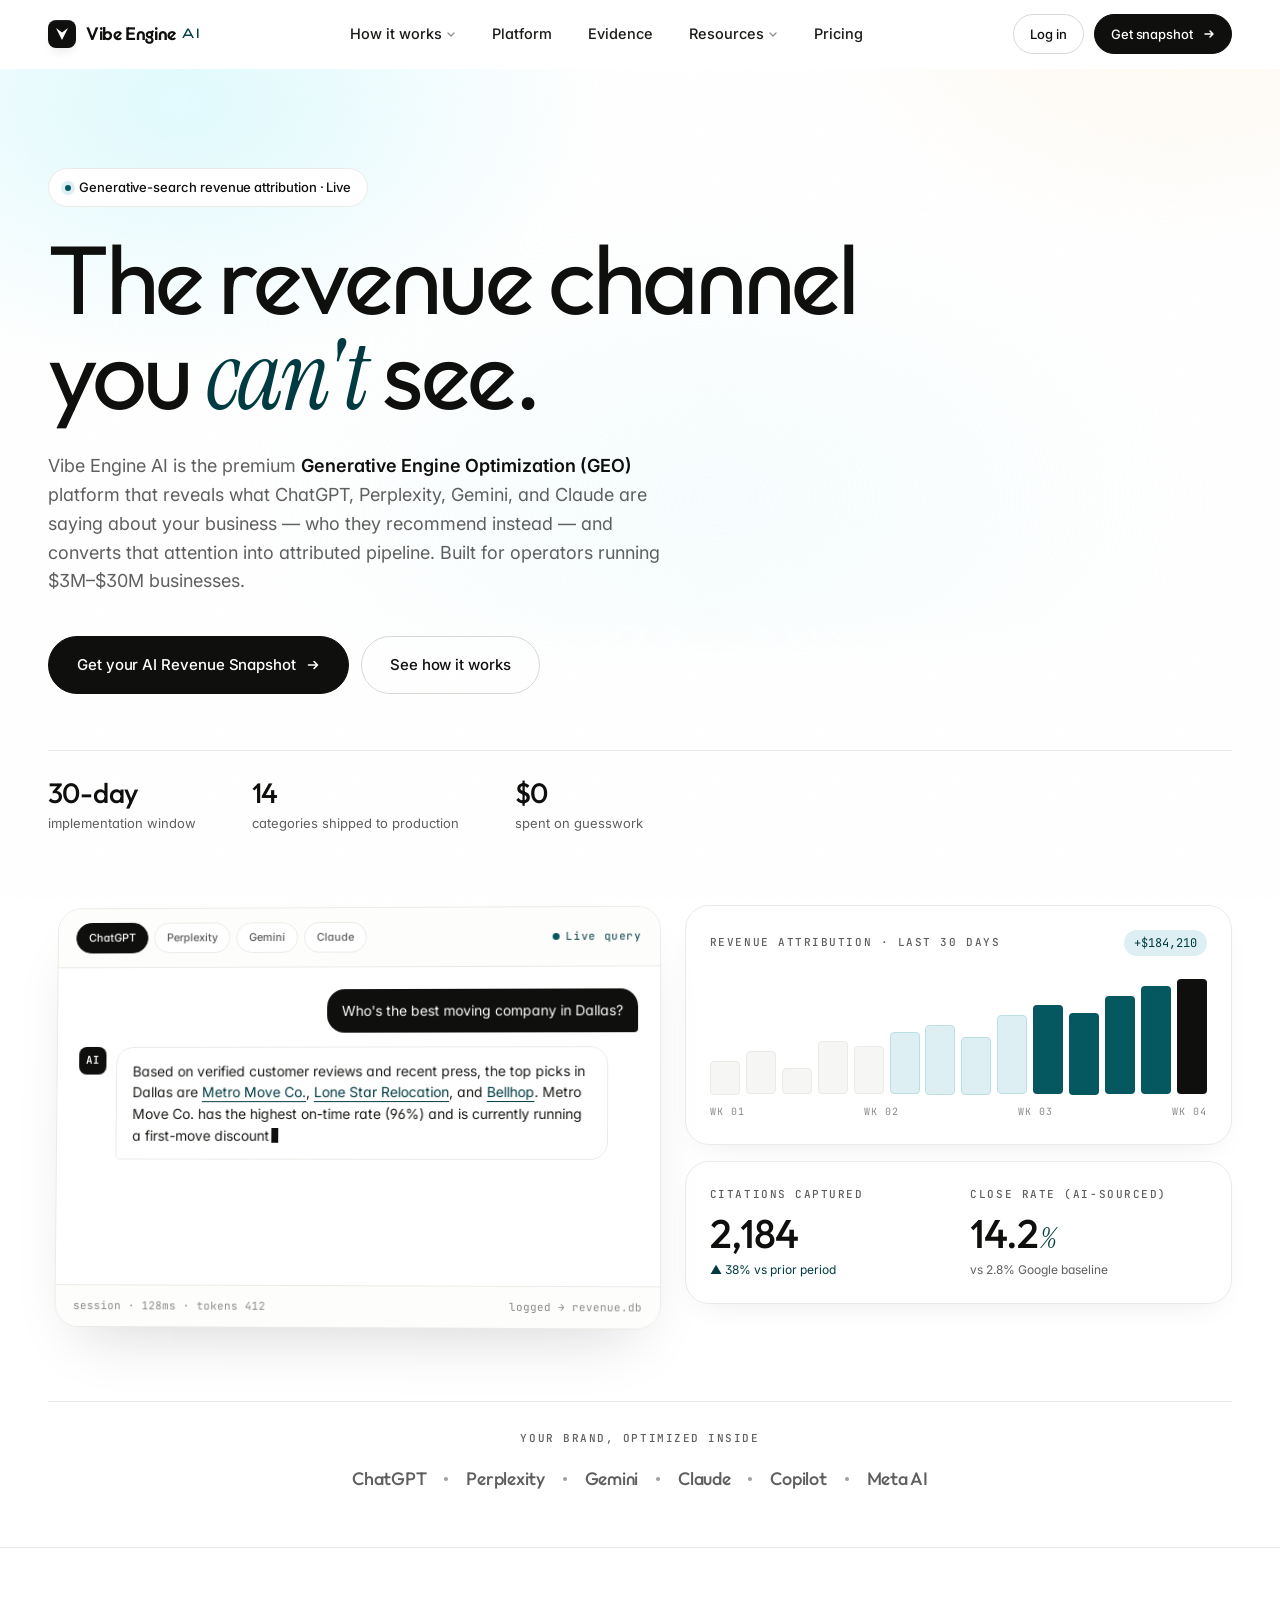
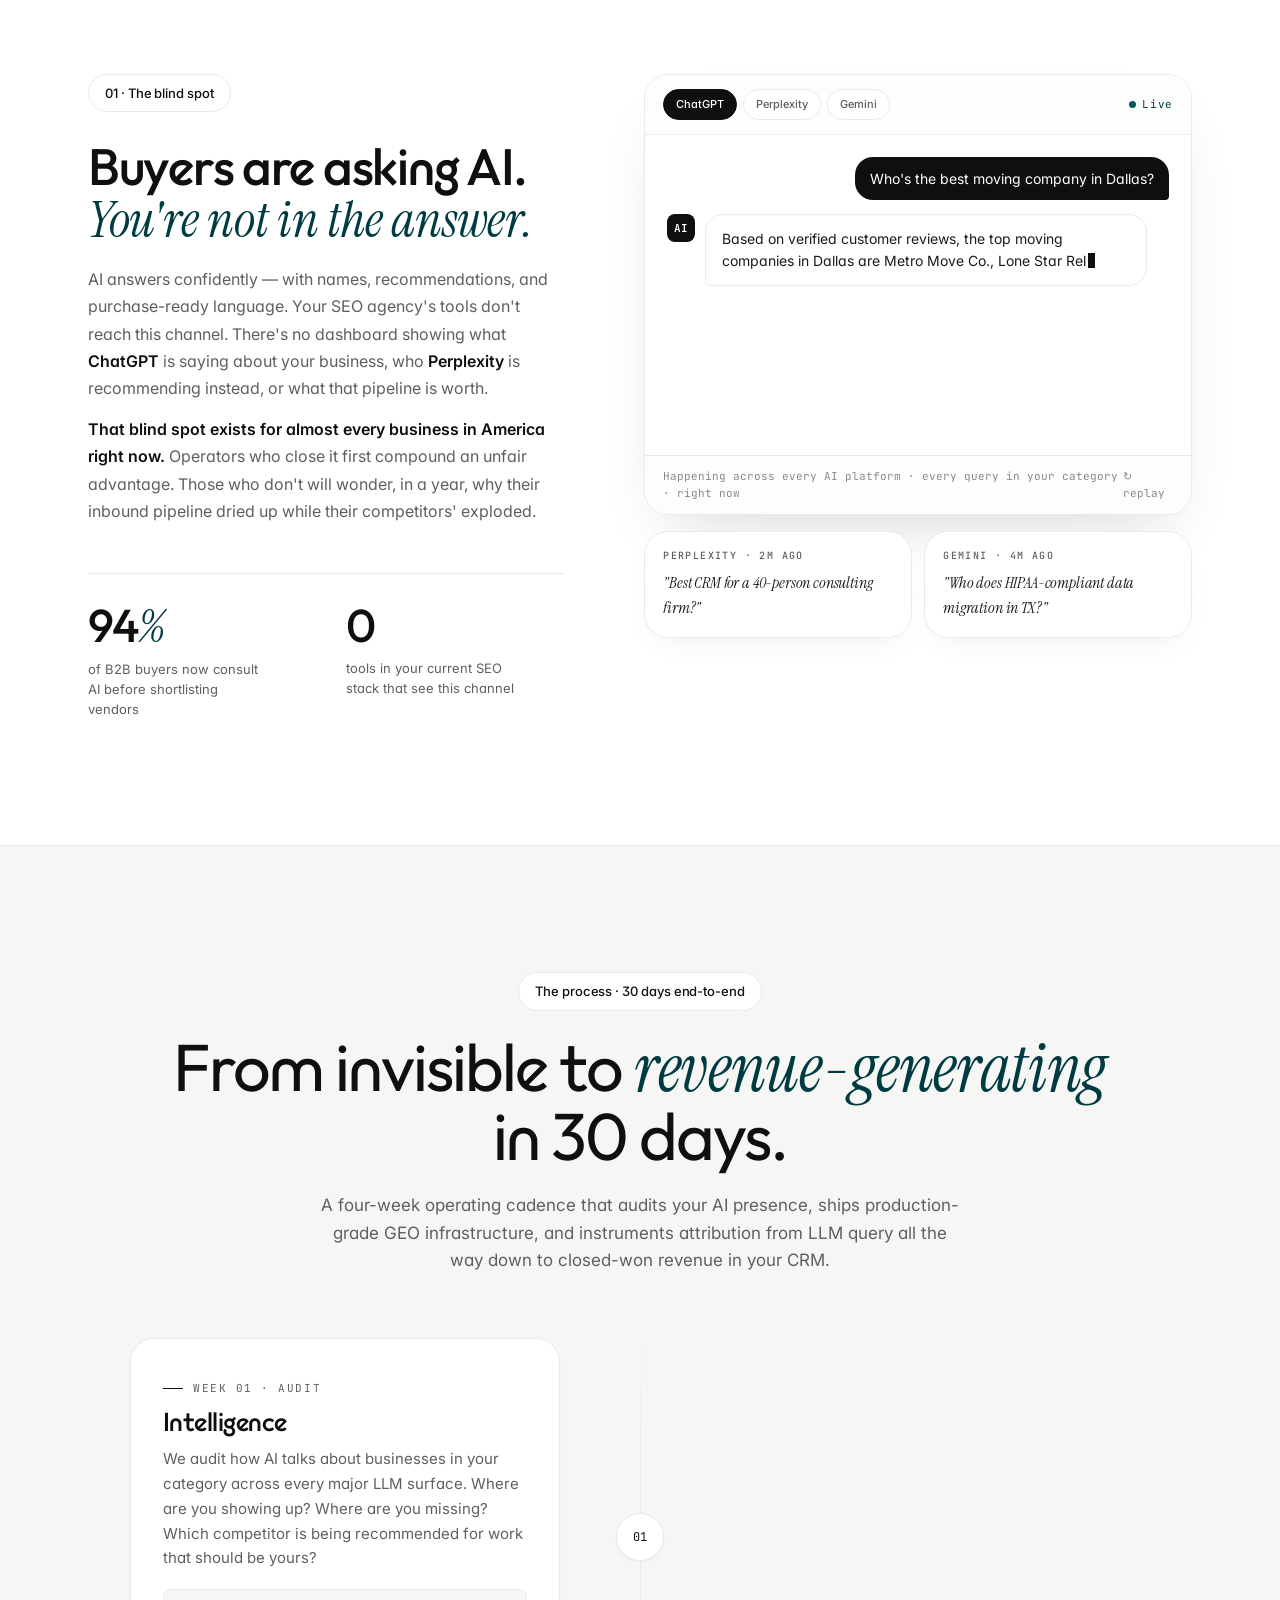
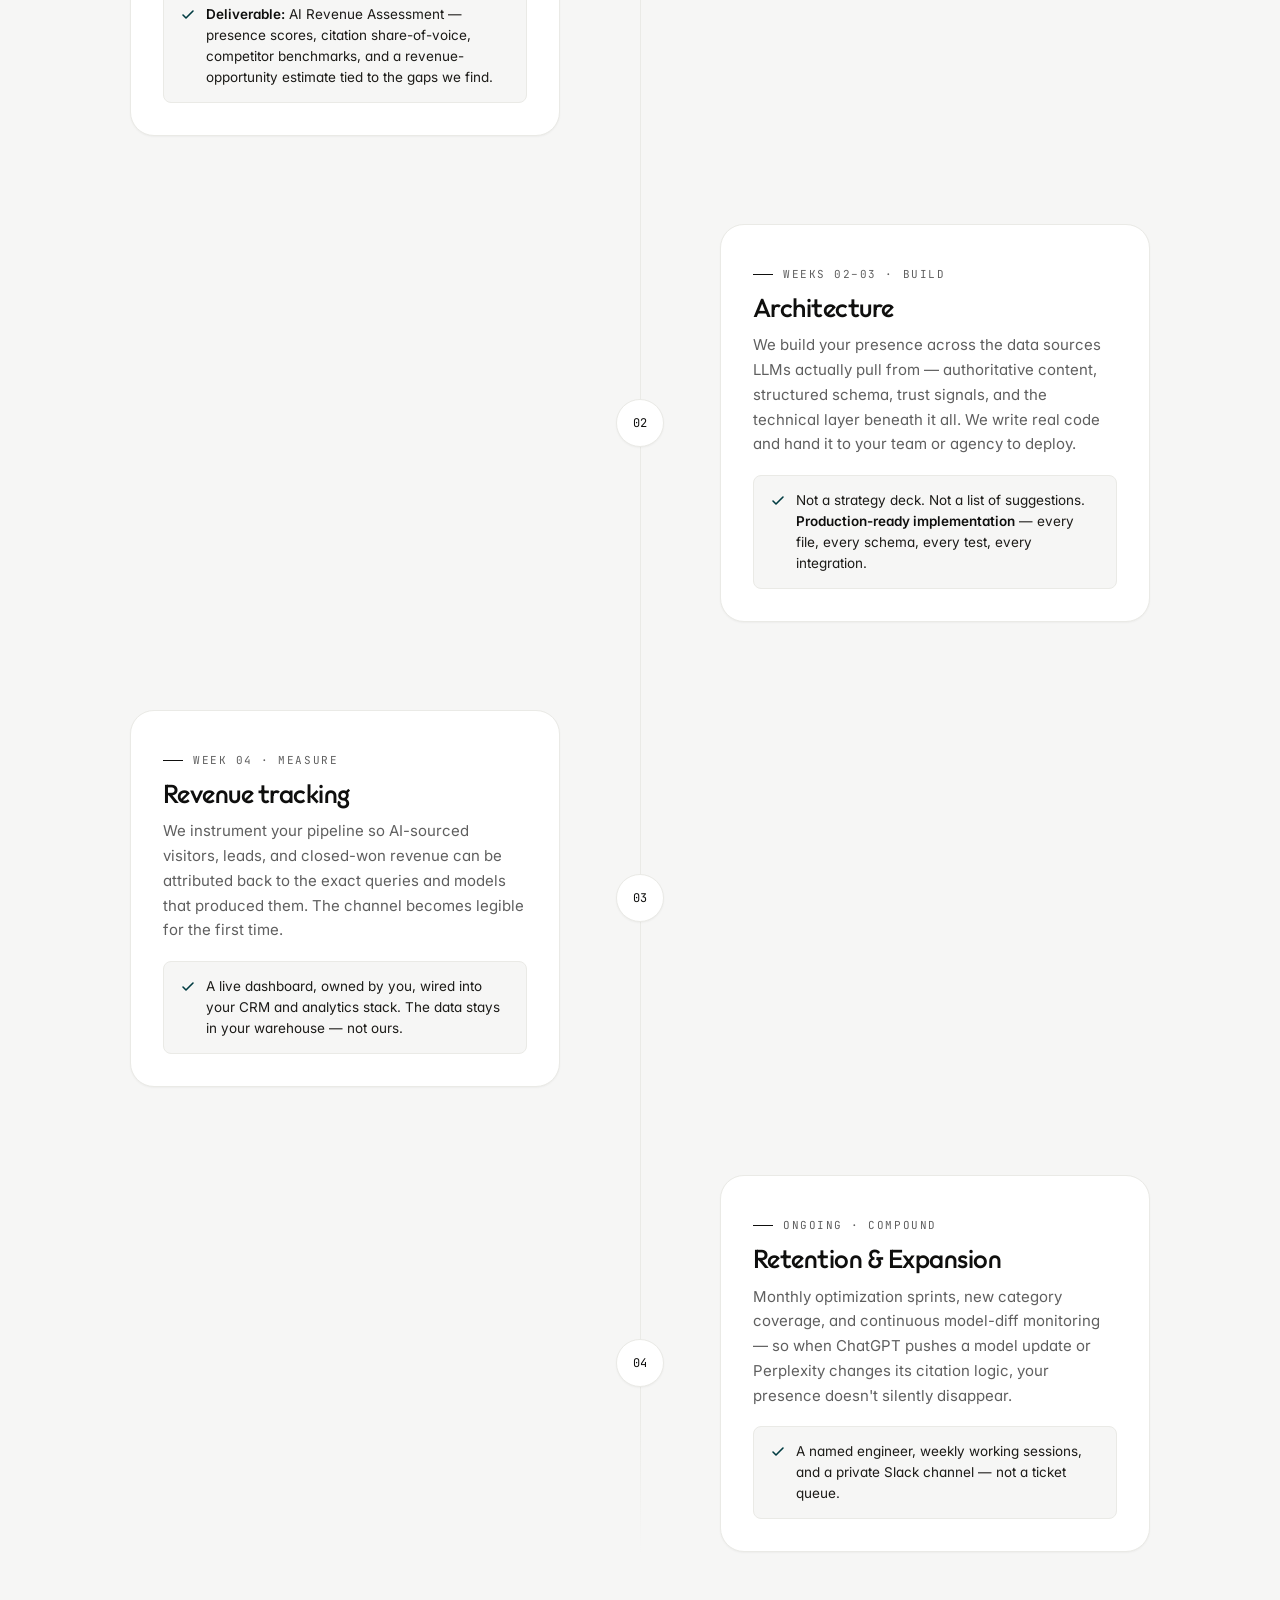
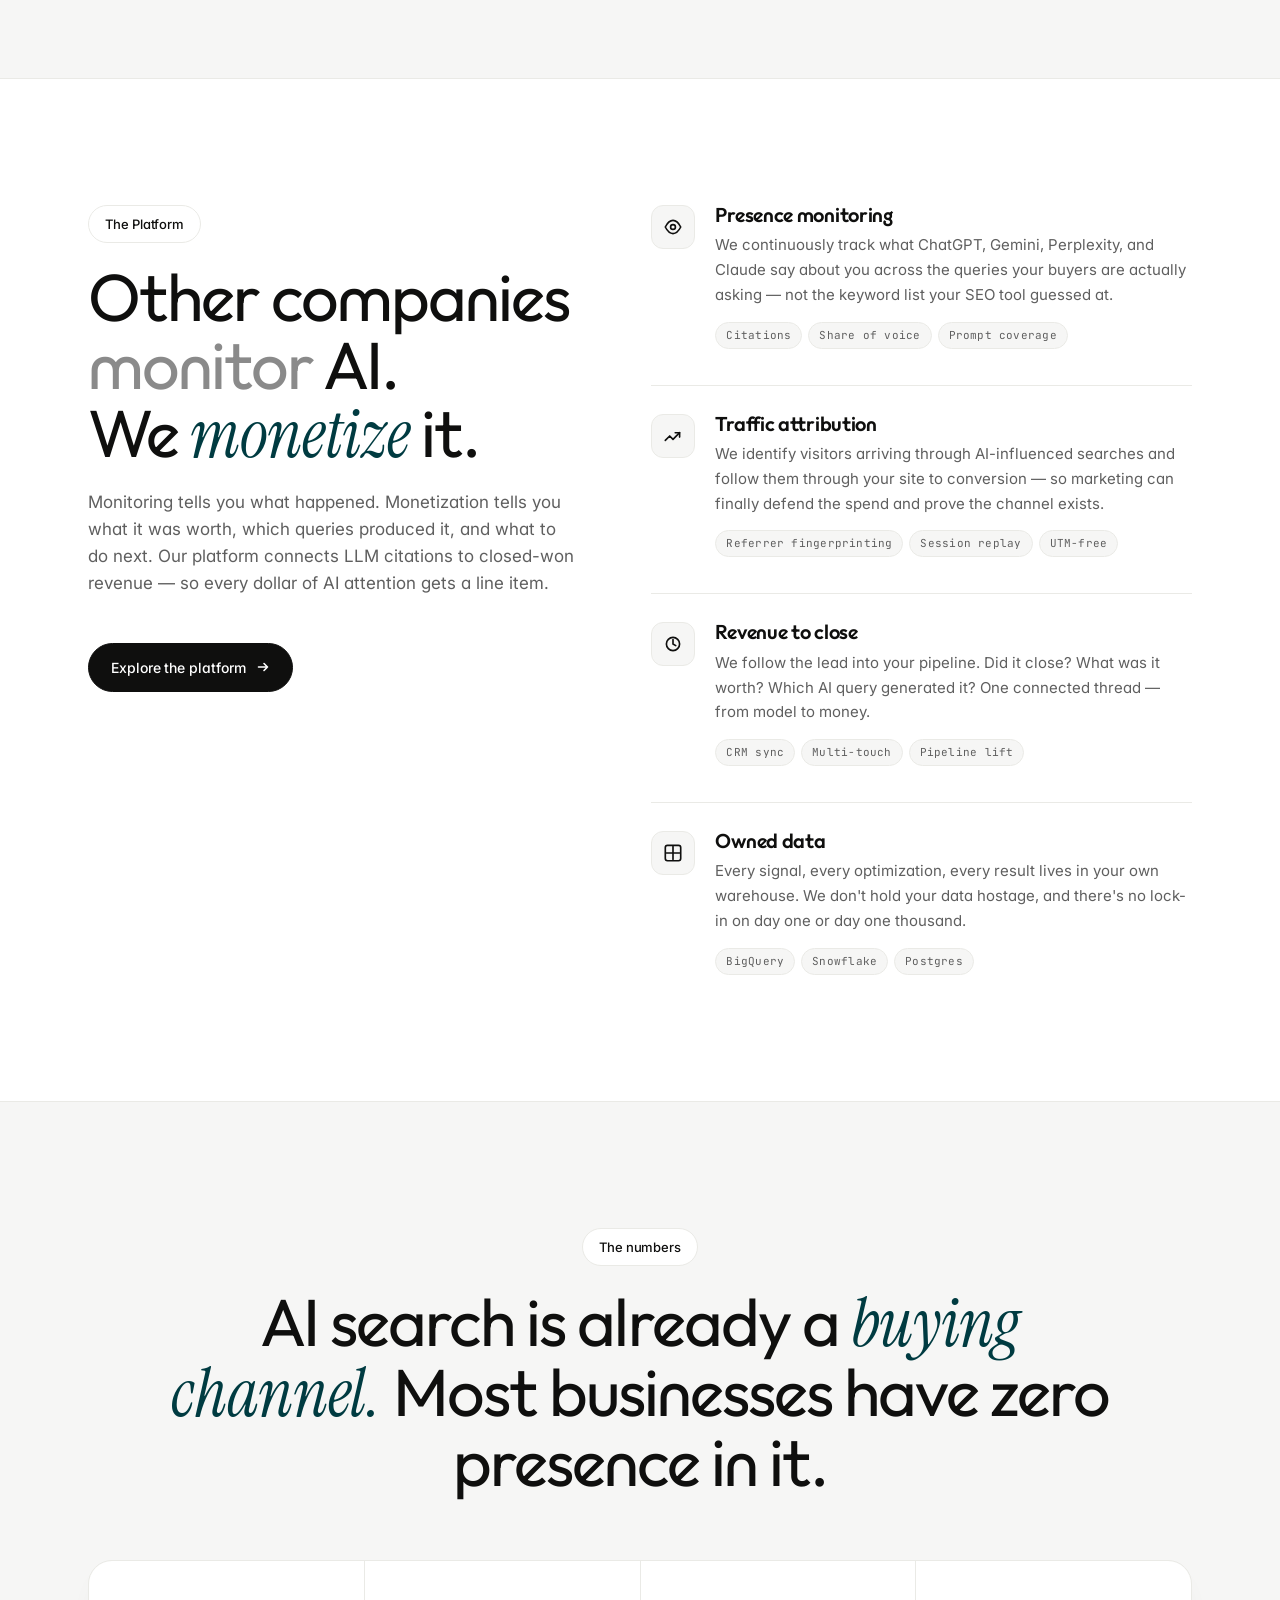
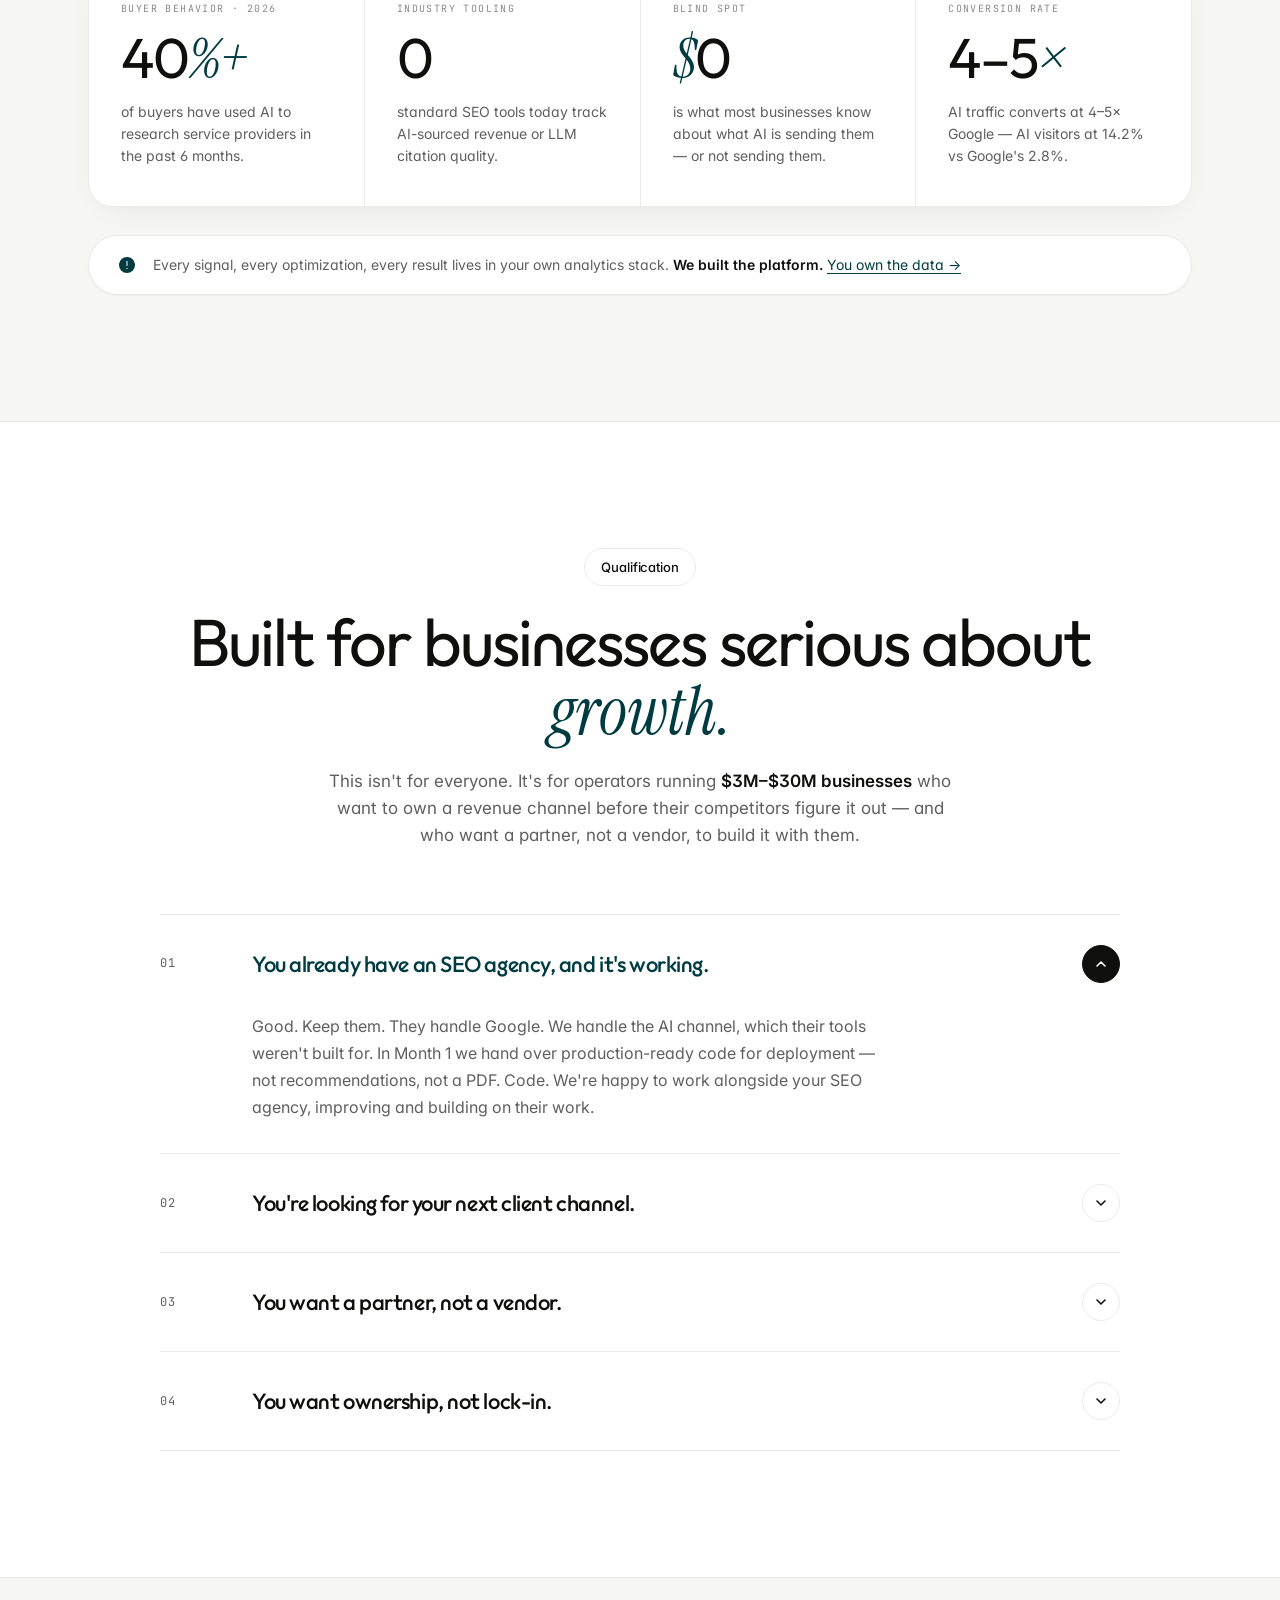
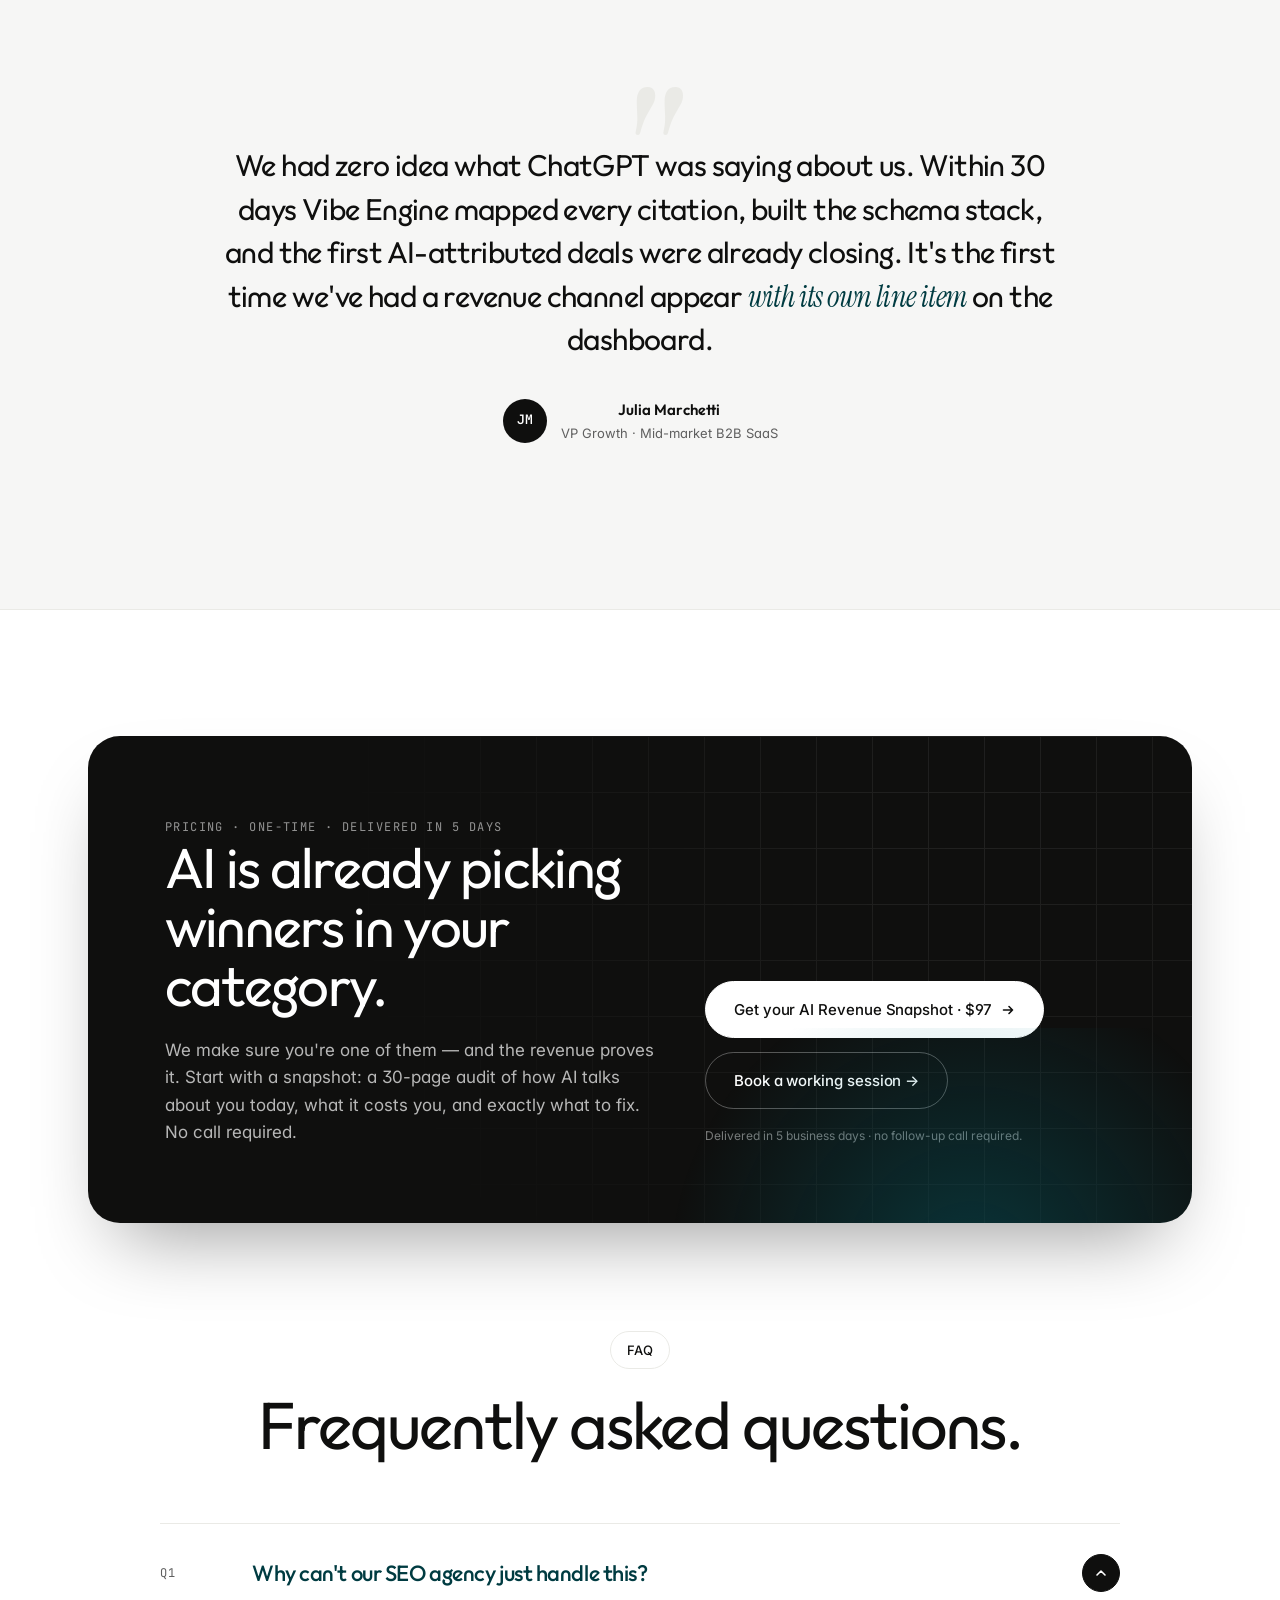
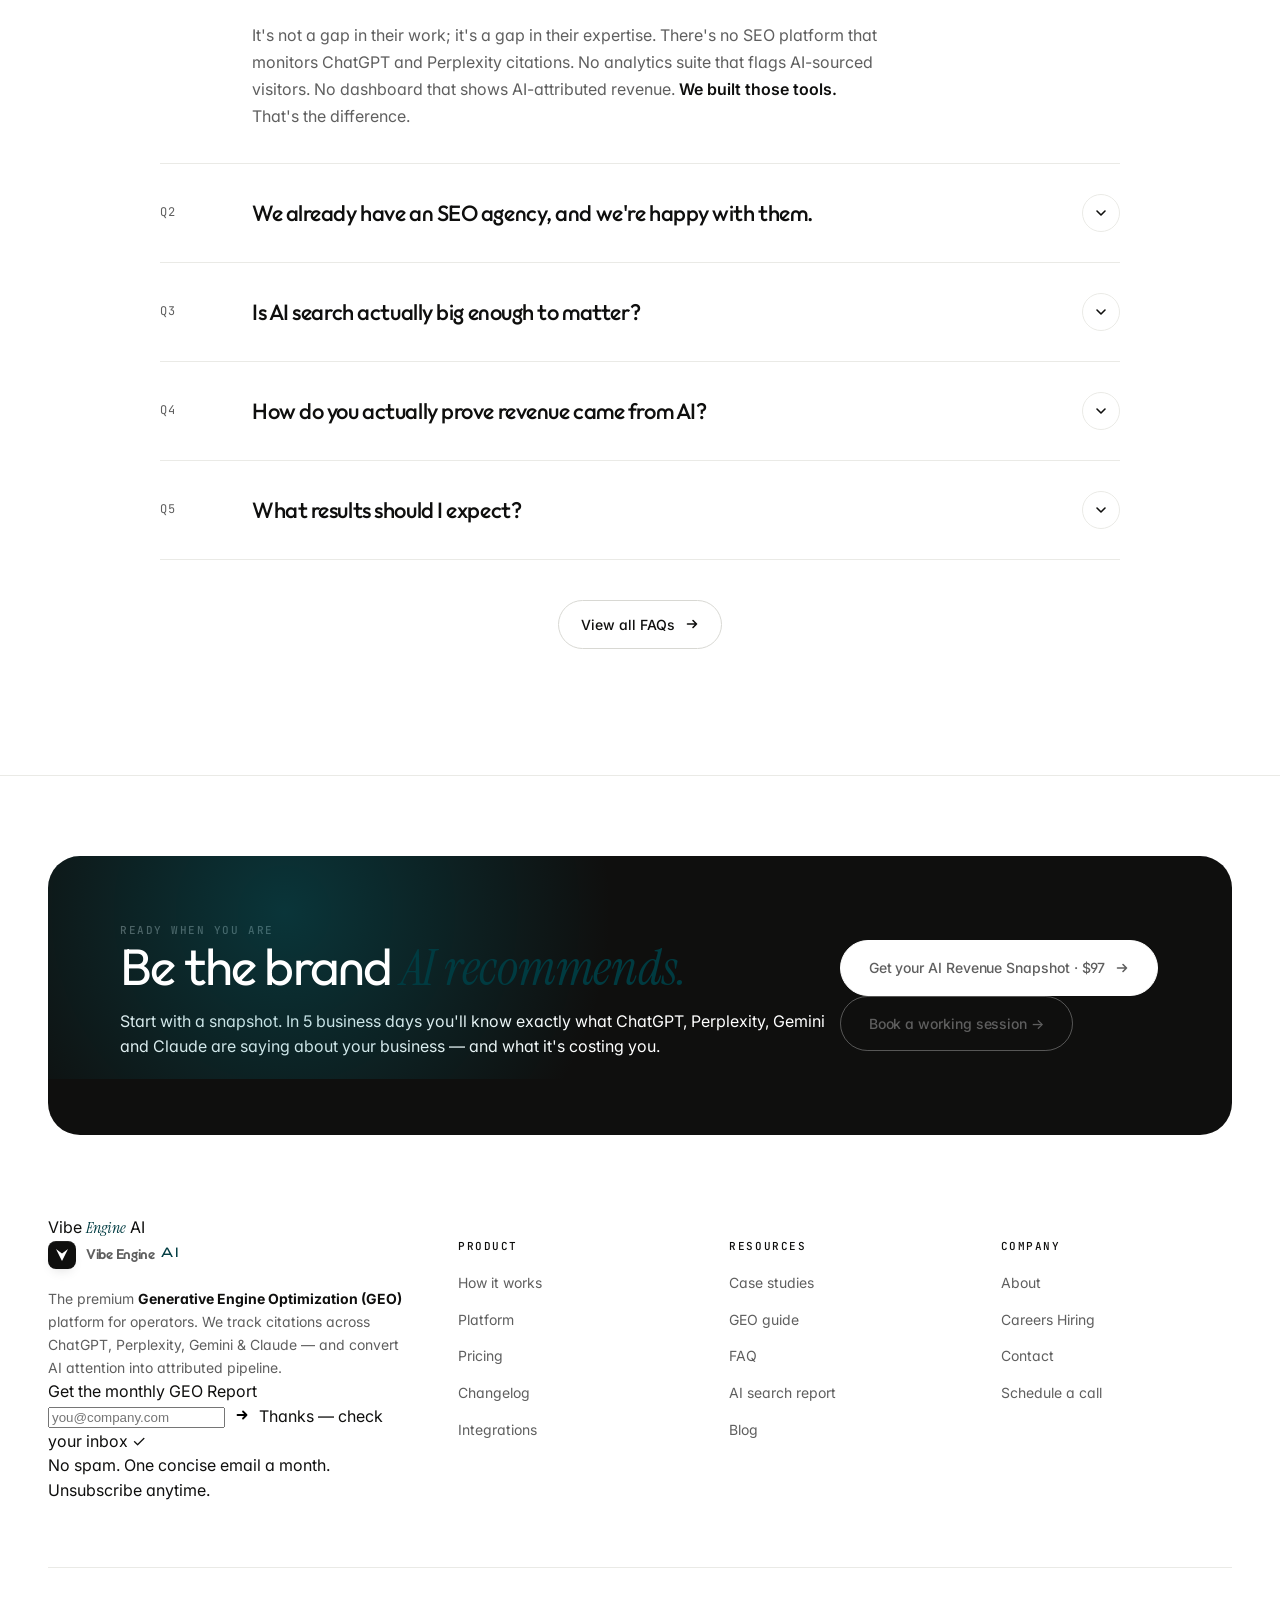
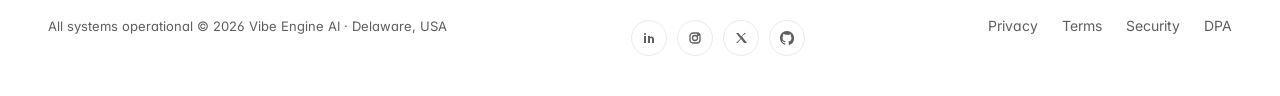
==== Vibe Engine AI - Light.html @ 937a9b09 "Demo version for multiplier" ====
<!doctype html>
<html lang="en">
<head>
<meta charset="utf-8">
<meta name="viewport" content="width=device-width, initial-scale=1">
<title>Vibe Engine AI — Generative Engine Optimization (GEO) & AI Search Revenue Platform</title>
<meta name="description" content="Vibe Engine AI is the premium Generative Engine Optimization (GEO) platform that makes your brand visible — and monetizable — inside ChatGPT, Perplexity, Gemini, and Claude. Track AI citations, analyze competitors, and turn AI answers into attributed revenue.">
<meta name="keywords" content="Generative Engine Optimization, GEO, Answer Engine Optimization, AEO, AI search optimization, ChatGPT SEO, Perplexity SEO, LLM visibility, AI citations, AI revenue attribution, AI brand visibility, LLM optimization">
<meta name="robots" content="index, follow, max-snippet:-1, max-image-preview:large">
<meta property="og:title" content="Vibe Engine AI — The premium GEO platform for AI search revenue">
<meta property="og:description" content="See what AI says about your business, who it recommends instead, and convert that attention into pipeline. Built for operators running $3M–$30M businesses.">
<meta property="og:type" content="website">
<meta property="og:url" content="https://vibe-engine.ai/">
<meta name="twitter:card" content="summary_large_image">
<meta name="twitter:title" content="Vibe Engine AI — Generative Engine Optimization (GEO) Platform">
<meta name="twitter:description" content="Optimize your brand inside ChatGPT, Perplexity, Gemini & Claude. Premium GEO tooling with full revenue attribution.">
<link rel="canonical" href="https://vibe-engine.ai/">
<link rel="stylesheet" href="styles.css">
<link rel="preconnect" href="https://fonts.googleapis.com">
<link rel="preconnect" href="https://fonts.gstatic.com" crossorigin>
<link href="https://fonts.googleapis.com/css2?family=Outfit:wght@300;400;500;600;700&family=Inter:wght@300;400;500;600&family=Instrument+Serif:ital@0;1&family=JetBrains+Mono:wght@400;500&family=Michroma&display=swap" rel="stylesheet">

<script type="application/ld+json">
{
  "@context": "https://schema.org",
  "@type": "SoftwareApplication",
  "name": "Vibe Engine AI",
  "description": "Premium Generative Engine Optimization (GEO) and AI search revenue attribution platform for ChatGPT, Perplexity, Gemini, and Claude.",
  "applicationCategory": "BusinessApplication",
  "operatingSystem": "Web",
  "offers": { "@type": "Offer", "price": "97", "priceCurrency": "USD" },
  "aggregateRating": { "@type": "AggregateRating", "ratingValue": "4.9", "ratingCount": "180" }
}
</script>
</head>
<body>

<!-- ============ NAV ============ -->
<header class="nav" id="nav">
  <div class="nav-inner">
    <a class="brand" href="#" aria-label="Vibe Engine AI home">
      <span class="brand-mark" aria-hidden="true">
        <svg viewBox="0 0 24 24" fill="none" width="18" height="18"><path d="M4 4l8 16 8-16-8 6z" fill="currentColor"/></svg>
      </span>
      <span class="brand-wordmark">Vibe Engine<span class="brand-suffix">AI</span></span>
    </a>
    <nav class="nav-links" aria-label="Primary">
      <a class="nav-link" href="#how">How it works <svg width="10" height="10" viewBox="0 0 10 10" fill="none"><path d="M2 4l3 3 3-3" stroke="currentColor" stroke-width="1.3" stroke-linecap="round" stroke-linejoin="round"/></svg></a>
      <a class="nav-link" href="#monetize">Platform</a>
      <a class="nav-link" href="#stats">Evidence</a>
      <a class="nav-link" href="#faq">Resources <svg width="10" height="10" viewBox="0 0 10 10" fill="none"><path d="M2 4l3 3 3-3" stroke="currentColor" stroke-width="1.3" stroke-linecap="round" stroke-linejoin="round"/></svg></a>
      <a class="nav-link" href="#cta">Pricing</a>
    </nav>
    <div class="nav-cta">
      <a class="btn btn-sm btn-outline" href="#">Log in</a>
      <a class="btn btn-sm btn-solid" href="#cta">
        Get snapshot
        <span class="btn-arrow"><svg width="12" height="12" viewBox="0 0 12 12" fill="none"><path d="M2 6h8m-3-3l3 3-3 3" stroke="currentColor" stroke-width="1.5" stroke-linecap="round" stroke-linejoin="round"/></svg></span>
      </a>
    </div>
  </div>
</header>

<!-- ============ HERO ============ -->
<section class="hero">
  <div class="hero-aurora" aria-hidden="true"></div>
  <div class="container-wide">
    <div class="hero-grid">
      <div>
        <span class="badge reveal">
          <span class="dot"></span>
          Generative-search revenue attribution · Live
        </span>

        <h1 class="display h-xxl reveal">
          The revenue channel<br>
          you <em>can't</em> see.
        </h1>

        <p class="lead reveal">
          Vibe Engine AI is the premium <strong>Generative Engine Optimization (GEO)</strong> platform that reveals what
          ChatGPT, Perplexity, Gemini, and Claude are saying about your business — who they recommend instead — and
          converts that attention into attributed pipeline. Built for operators running $3M–$30M businesses.
        </p>

        <div class="hero-ctas reveal">
          <a class="btn btn-solid btn-lg" href="#cta">
            Get your AI Revenue Snapshot
            <span class="btn-arrow"><svg width="14" height="14" viewBox="0 0 14 14" fill="none"><path d="M2.5 7h9m-3.5-3.5L11.5 7 8 10.5" stroke="currentColor" stroke-width="1.6" stroke-linecap="round" stroke-linejoin="round"/></svg></span>
          </a>
          <a class="btn btn-outline btn-lg" href="#how">
            See how it works
          </a>
        </div>

        <div class="hero-meta reveal">
          <div><b>30-day</b><span>implementation window</span></div>
          <div><b>14</b><span>categories shipped to production</span></div>
          <div><b>$0</b><span>spent on guesswork</span></div>
        </div>
      </div>
    </div>

    <!-- Hero scene: floating product chrome -->
    <div class="hero-scene reveal">
      <!-- Left chat preview -->
      <div class="hero-scene-left">
        <div class="chat tilt">
          <div class="chat-head">
            <div class="chat-tabs">
              <span class="chat-tab active">ChatGPT</span>
              <span class="chat-tab">Perplexity</span>
              <span class="chat-tab">Gemini</span>
              <span class="chat-tab">Claude</span>
            </div>
            <span class="chat-live"><span class="pulse"></span> Live query</span>
          </div>
          <div class="chat-body">
            <div class="msg user"><div class="bubble">Who's the best moving company in Dallas?</div></div>
            <div class="msg ai">
              <div class="avatar">AI</div>
              <div class="bubble">
                Based on verified customer reviews and recent press, the top picks in Dallas are
                <a href="#">Metro Move Co.</a>, <a href="#">Lone Star Relocation</a>, and
                <a href="#">Bellhop</a>. Metro Move Co. has the highest on-time rate (96%) and is currently running a first-move discount<span class="cursor"></span>
              </div>
            </div>
          </div>
          <div class="chat-foot">
            <span>session · 128ms · tokens 412</span>
            <span>logged → revenue.db</span>
          </div>
        </div>
      </div>

      <!-- Right attribution card -->
      <div class="hero-scene-right">
        <div class="panel panel-pad floaty">
          <div class="panel-row">
            <span class="eyebrow">Revenue attribution · last 30 days</span>
            <span class="revenue-tick">+$184,210</span>
          </div>
          <div class="mini-chart">
            <div style="height:28%" class="mc-bar mc-bar-a"></div>
            <div style="height:36%" class="mc-bar mc-bar-a"></div>
            <div style="height:22%" class="mc-bar mc-bar-a"></div>
            <div style="height:44%" class="mc-bar mc-bar-a"></div>
            <div style="height:40%" class="mc-bar mc-bar-a"></div>
            <div style="height:52%" class="mc-bar mc-bar-b"></div>
            <div style="height:58%" class="mc-bar mc-bar-b"></div>
            <div style="height:48%" class="mc-bar mc-bar-b"></div>
            <div style="height:66%" class="mc-bar mc-bar-b"></div>
            <div style="height:74%" class="mc-bar mc-bar-c"></div>
            <div style="height:68%" class="mc-bar mc-bar-c"></div>
            <div style="height:82%" class="mc-bar mc-bar-c"></div>
            <div style="height:90%" class="mc-bar mc-bar-c"></div>
            <div style="height:96%" class="mc-bar mc-bar-d"></div>
          </div>
          <div class="mini-chart-x">
            <span>WK 01</span><span>WK 02</span><span>WK 03</span><span>WK 04</span>
          </div>
        </div>

        <div class="panel panel-pad kpi-pair floaty-delay">
          <div class="kpi">
            <div class="eyebrow">Citations captured</div>
            <div class="kpi-value">2,184</div>
            <div class="kpi-delta up">▲ 38% vs prior period</div>
          </div>
          <div class="kpi">
            <div class="eyebrow">Close rate (AI-sourced)</div>
            <div class="kpi-value">14.2<span class="kpi-unit">%</span></div>
            <div class="kpi-delta">vs 2.8% Google baseline</div>
          </div>
        </div>
      </div>
    </div>

    <!-- Trust strip -->
    <div class="trust-strip reveal">
      <span class="eyebrow">Your brand, optimized inside</span>
      <div class="trust-row">
        <span class="trust-item">ChatGPT</span>
        <span class="trust-dot"></span>
        <span class="trust-item">Perplexity</span>
        <span class="trust-dot"></span>
        <span class="trust-item">Gemini</span>
        <span class="trust-dot"></span>
        <span class="trust-item">Claude</span>
        <span class="trust-dot"></span>
        <span class="trust-item">Copilot</span>
        <span class="trust-dot"></span>
        <span class="trust-item">Meta AI</span>
      </div>
    </div>
  </div>
</section>

<!-- ============ BUYERS ASKING AI ============ -->
<section class="section" id="asking">
  <div class="container">
    <div class="split split-1-1">
      <div class="reveal">
        <span class="badge">01 · The blind spot</span>
        <h2 class="display h-l mt-5">
          Buyers are asking AI. <em class="serif-it">You're not in the answer.</em>
        </h2>
        <p class="body mt-4">
          AI answers confidently — with names, recommendations, and purchase-ready language. Your SEO agency's tools
          don't reach this channel. There's no dashboard showing what <strong>ChatGPT</strong> is saying about your
          business, who <strong>Perplexity</strong> is recommending instead, or what that pipeline is worth.
        </p>
        <p class="body">
          <strong>That blind spot exists for almost every business in America right now.</strong>
          Operators who close it first compound an unfair advantage. Those who don't will wonder, in a year, why
          their inbound pipeline dried up while their competitors' exploded.
        </p>

        <div class="inline-stats">
          <div class="inline-stat">
            <div class="value">94<em>%</em></div>
            <div class="label">of B2B buyers now consult AI before shortlisting vendors</div>
          </div>
          <div class="inline-stat">
            <div class="value">0</div>
            <div class="label">tools in your current SEO stack that see this channel</div>
          </div>
        </div>
      </div>

      <div class="reveal">
        <div class="chat">
          <div class="chat-head">
            <div class="chat-tabs">
              <span class="chat-tab active">ChatGPT</span>
              <span class="chat-tab">Perplexity</span>
              <span class="chat-tab">Gemini</span>
            </div>
            <span class="chat-live"><span class="pulse"></span> Live</span>
          </div>
          <div class="chat-body" id="live-chat">
            <div class="msg user"><div class="bubble">Who's the best moving company in Dallas?</div></div>
            <div class="msg ai">
              <div class="avatar">AI</div>
              <div class="bubble" id="typing-bubble">
                <span id="typing-text"></span><span class="cursor"></span>
              </div>
            </div>
          </div>
          <div class="chat-foot">
            <span>Happening across every AI platform · every query in your category · right now</span>
            <span>↻ replay</span>
          </div>
        </div>

        <div class="mini-queries">
          <div class="panel panel-pad mini-query">
            <div class="eyebrow sm">Perplexity · 2m ago</div>
            <div class="mini-query-text">"Best CRM for a 40-person consulting firm?"</div>
          </div>
          <div class="panel panel-pad mini-query">
            <div class="eyebrow sm">Gemini · 4m ago</div>
            <div class="mini-query-text">"Who does HIPAA-compliant data migration in TX?"</div>
          </div>
        </div>
      </div>
    </div>
  </div>
</section>

<!-- ============ 30 DAYS TIMELINE ============ -->
<section class="section section-alt" id="how">
  <div class="container">
    <div class="section-head reveal center">
      <span class="badge">The process · 30 days end-to-end</span>
      <h2 class="display h-xl mt-4">
        From invisible to <em class="serif-it">revenue-generating</em> in 30 days.
      </h2>
      <p class="lead mt-4">
        A four-week operating cadence that audits your AI presence, ships production-grade GEO infrastructure,
        and instruments attribution from LLM query all the way down to closed-won revenue in your CRM.
      </p>
    </div>

    <div class="timeline">
      <div class="t-step left reveal">
        <div class="t-card tilt-hover">
          <span class="kicker">Week 01 · Audit</span>
          <h3>Intelligence</h3>
          <p>We audit how AI talks about businesses in your category across every major LLM surface. Where are you
             showing up? Where are you missing? Which competitor is being recommended for work that should be yours?</p>
          <div class="t-deliverable">
            <svg width="16" height="16" viewBox="0 0 16 16" fill="none"><path d="M3 8l3 3 7-7" stroke="currentColor" stroke-width="1.6" stroke-linecap="round" stroke-linejoin="round"/></svg>
            <span><strong>Deliverable:</strong> AI Revenue Assessment — presence scores, citation share-of-voice, competitor benchmarks, and a revenue-opportunity estimate tied to the gaps we find.</span>
          </div>
        </div>
        <div class="t-node"><div class="num">01</div></div>
      </div>

      <div class="t-step right reveal">
        <div class="t-node"><div class="num">02</div></div>
        <div class="t-card tilt-hover">
          <span class="kicker">Weeks 02–03 · Build</span>
          <h3>Architecture</h3>
          <p>We build your presence across the data sources LLMs actually pull from — authoritative content,
             structured schema, trust signals, and the technical layer beneath it all. We write real code and hand
             it to your team or agency to deploy.</p>
          <div class="t-deliverable">
            <svg width="16" height="16" viewBox="0 0 16 16" fill="none"><path d="M3 8l3 3 7-7" stroke="currentColor" stroke-width="1.6" stroke-linecap="round" stroke-linejoin="round"/></svg>
            <span>Not a strategy deck. Not a list of suggestions. <strong>Production-ready implementation</strong> — every file, every schema, every test, every integration.</span>
          </div>
        </div>
      </div>

      <div class="t-step left reveal">
        <div class="t-card tilt-hover">
          <span class="kicker">Week 04 · Measure</span>
          <h3>Revenue tracking</h3>
          <p>We instrument your pipeline so AI-sourced visitors, leads, and closed-won revenue can be attributed
             back to the exact queries and models that produced them. The channel becomes legible for the first time.</p>
          <div class="t-deliverable">
            <svg width="16" height="16" viewBox="0 0 16 16" fill="none"><path d="M3 8l3 3 7-7" stroke="currentColor" stroke-width="1.6" stroke-linecap="round" stroke-linejoin="round"/></svg>
            <span>A live dashboard, owned by you, wired into your CRM and analytics stack. The data stays in your warehouse — not ours.</span>
          </div>
        </div>
        <div class="t-node"><div class="num">03</div></div>
      </div>

      <div class="t-step right reveal">
        <div class="t-node"><div class="num">04</div></div>
        <div class="t-card tilt-hover">
          <span class="kicker">Ongoing · Compound</span>
          <h3>Retention &amp; Expansion</h3>
          <p>Monthly optimization sprints, new category coverage, and continuous model-diff monitoring — so when
             ChatGPT pushes a model update or Perplexity changes its citation logic, your presence doesn't
             silently disappear.</p>
          <div class="t-deliverable">
            <svg width="16" height="16" viewBox="0 0 16 16" fill="none"><path d="M3 8l3 3 7-7" stroke="currentColor" stroke-width="1.6" stroke-linecap="round" stroke-linejoin="round"/></svg>
            <span>A named engineer, weekly working sessions, and a private Slack channel — not a ticket queue.</span>
          </div>
        </div>
      </div>
    </div>
  </div>
</section>

<!-- ============ MONITOR VS MONETIZE ============ -->
<section class="section" id="monetize">
  <div class="container">
    <div class="split">
      <div class="reveal sticky-col">
        <span class="badge">The Platform</span>
        <h2 class="display h-xl mt-4">
          Other companies<br>
          <span class="mute">monitor</span> AI.<br>
          We <em class="serif-it">monetize</em> it.
        </h2>
        <p class="lead mt-4">
          Monitoring tells you what happened. Monetization tells you what it was <em>worth</em>, which queries
          produced it, and what to do next. Our platform connects LLM citations to closed-won revenue — so every
          dollar of AI attention gets a line item.
        </p>
        <a class="btn btn-solid mt-5" href="#cta">
          Explore the platform
          <span class="btn-arrow"><svg width="14" height="14" viewBox="0 0 14 14" fill="none"><path d="M2.5 7h9m-3.5-3.5L11.5 7 8 10.5" stroke="currentColor" stroke-width="1.6" stroke-linecap="round" stroke-linejoin="round"/></svg></span>
        </a>
      </div>

      <div class="feature-list reveal">
        <div class="feature">
          <div class="feature-icon">
            <svg width="22" height="22" viewBox="0 0 20 20" fill="none"><path d="M10 4c-4 0-7 6-7 6s3 6 7 6 7-6 7-6-3-6-7-6z" stroke="currentColor" stroke-width="1.5"/><circle cx="10" cy="10" r="2.2" stroke="currentColor" stroke-width="1.5"/></svg>
          </div>
          <div>
            <h4>Presence monitoring</h4>
            <p>We continuously track what ChatGPT, Gemini, Perplexity, and Claude say about you across the queries
               your buyers are actually asking — not the keyword list your SEO tool guessed at.</p>
            <div class="feature-tags">
              <span>Citations</span><span>Share of voice</span><span>Prompt coverage</span>
            </div>
          </div>
        </div>

        <div class="feature">
          <div class="feature-icon">
            <svg width="22" height="22" viewBox="0 0 20 20" fill="none"><path d="M3 14l4-4 3 3 6-6" stroke="currentColor" stroke-width="1.5" stroke-linecap="round" stroke-linejoin="round"/><path d="M12 7h4v4" stroke="currentColor" stroke-width="1.5" stroke-linecap="round" stroke-linejoin="round"/></svg>
          </div>
          <div>
            <h4>Traffic attribution</h4>
            <p>We identify visitors arriving through AI-influenced searches and follow them through your site to
               conversion — so marketing can finally defend the spend and prove the channel exists.</p>
            <div class="feature-tags">
              <span>Referrer fingerprinting</span><span>Session replay</span><span>UTM-free</span>
            </div>
          </div>
        </div>

        <div class="feature">
          <div class="feature-icon">
            <svg width="22" height="22" viewBox="0 0 20 20" fill="none"><circle cx="10" cy="10" r="6" stroke="currentColor" stroke-width="1.5"/><path d="M10 6v4l2.5 1.5" stroke="currentColor" stroke-width="1.5" stroke-linecap="round"/></svg>
          </div>
          <div>
            <h4>Revenue to close</h4>
            <p>We follow the lead into your pipeline. Did it close? What was it worth? Which AI query generated it?
               One connected thread — from model to money.</p>
            <div class="feature-tags">
              <span>CRM sync</span><span>Multi-touch</span><span>Pipeline lift</span>
            </div>
          </div>
        </div>

        <div class="feature">
          <div class="feature-icon">
            <svg width="22" height="22" viewBox="0 0 20 20" fill="none"><path d="M4 10h12M10 4v12" stroke="currentColor" stroke-width="1.5" stroke-linecap="round"/><rect x="3" y="3" width="14" height="14" rx="2" stroke="currentColor" stroke-width="1.5"/></svg>
          </div>
          <div>
            <h4>Owned data</h4>
            <p>Every signal, every optimization, every result lives in your own warehouse. We don't hold your data
               hostage, and there's no lock-in on day one or day one thousand.</p>
            <div class="feature-tags">
              <span>BigQuery</span><span>Snowflake</span><span>Postgres</span>
            </div>
          </div>
        </div>
      </div>
    </div>
  </div>
</section>

<!-- ============ STATS ============ -->
<section class="section section-alt" id="stats">
  <div class="container">
    <div class="section-head reveal center">
      <span class="badge">The numbers</span>
      <h2 class="display h-xl mt-4">
        AI search is already a <em class="serif-it">buying channel.</em>
        Most businesses have zero presence in it.
      </h2>
    </div>

    <div class="stats-grid reveal">
      <div class="stat">
        <div class="caption">Buyer behavior · 2026</div>
        <div class="value">40<em>%+</em></div>
        <div class="label">of buyers have used AI to research service providers in the past 6 months.</div>
      </div>
      <div class="stat">
        <div class="caption">Industry tooling</div>
        <div class="value">0</div>
        <div class="label">standard SEO tools today track AI-sourced revenue or LLM citation quality.</div>
      </div>
      <div class="stat">
        <div class="caption">Blind spot</div>
        <div class="value"><em>$</em>0</div>
        <div class="label">is what most businesses know about what AI is sending them — or not sending them.</div>
      </div>
      <div class="stat">
        <div class="caption">Conversion rate</div>
        <div class="value">4–5<em>×</em></div>
        <div class="label">AI traffic converts at 4–5× Google — AI visitors at 14.2% vs Google's 2.8%.</div>
      </div>
    </div>

    <div class="data-note reveal">
      <svg width="20" height="20" viewBox="0 0 20 20" fill="none" aria-hidden="true"><path d="M10 2a8 8 0 100 16 8 8 0 000-16zm.5 4v5h-1V6h1zm-1 7h1v1h-1v-1z" fill="currentColor"/></svg>
      <div>Every signal, every optimization, every result lives in your own analytics stack.
        <b>We built the platform.</b> <a href="#">You own the data →</a></div>
    </div>
  </div>
</section>

<!-- ============ WHO IT'S FOR (ACCORDION) ============ -->
<section class="section" id="who">
  <div class="container">
    <div class="section-head reveal center">
      <span class="badge">Qualification</span>
      <h2 class="display h-xl mt-4">
        Built for businesses serious about <em class="serif-it">growth.</em>
      </h2>
      <p class="lead mt-4">
        This isn't for everyone. It's for operators running <strong>$3M–$30M businesses</strong> who want to own a
        revenue channel before their competitors figure it out — and who want a partner, not a vendor, to build it
        with them.
      </p>
    </div>

    <div class="accordion reveal">
      <details class="acc" open>
        <summary>
          <span class="idx">01</span>
          <span class="q">You already have an SEO agency, and it's working.</span>
          <span class="chev"><svg width="14" height="14" viewBox="0 0 14 14" fill="none"><path d="M3 5l4 4 4-4" stroke="currentColor" stroke-width="1.6" stroke-linecap="round" stroke-linejoin="round"/></svg></span>
        </summary>
        <div class="a">
          Good. Keep them. They handle Google. We handle the AI channel, which their tools weren't built for. In
          Month 1 we hand over production-ready code for deployment — not recommendations, not a PDF. Code. We're
          happy to work alongside your SEO agency, improving and building on their work.
        </div>
      </details>

      <details class="acc">
        <summary>
          <span class="idx">02</span>
          <span class="q">You're looking for your next client channel.</span>
          <span class="chev"><svg width="14" height="14" viewBox="0 0 14 14" fill="none"><path d="M3 5l4 4 4-4" stroke="currentColor" stroke-width="1.6" stroke-linecap="round" stroke-linejoin="round"/></svg></span>
        </summary>
        <div class="a">
          Paid channels are saturated. Referrals are unpredictable. AI is the one channel where being first costs
          less than being tenth will cost a year from now. We help you claim it before the category does.
        </div>
      </details>

      <details class="acc">
        <summary>
          <span class="idx">03</span>
          <span class="q">You want a partner, not a vendor.</span>
          <span class="chev"><svg width="14" height="14" viewBox="0 0 14 14" fill="none"><path d="M3 5l4 4 4-4" stroke="currentColor" stroke-width="1.6" stroke-linecap="round" stroke-linejoin="round"/></svg></span>
        </summary>
        <div class="a">
          We work with a small number of clients at a time. You get a named engineer, not a ticket queue. Weekly
          working sessions with your leadership, not a monthly status email. A private Slack channel with direct
          access — not a help-desk.
        </div>
      </details>

      <details class="acc">
        <summary>
          <span class="idx">04</span>
          <span class="q">You want ownership, not lock-in.</span>
          <span class="chev"><svg width="14" height="14" viewBox="0 0 14 14" fill="none"><path d="M3 5l4 4 4-4" stroke="currentColor" stroke-width="1.6" stroke-linecap="round" stroke-linejoin="round"/></svg></span>
        </summary>
        <div class="a">
          Everything we build ships to your repo, your warehouse, your dashboards. If we part ways tomorrow, the
          infrastructure continues to work for you. That's the deal.
        </div>
      </details>
    </div>
  </div>
</section>

<!-- ============ TESTIMONIAL ============ -->
<section class="section section-alt" id="voices">
  <div class="container">
    <div class="testimonial reveal">
      <span class="quote-mark" aria-hidden="true">"</span>
      <p class="t-quote">
        We had zero idea what ChatGPT was saying about us. Within 30 days Vibe Engine mapped every citation, built
        the schema stack, and the first AI-attributed deals were already closing. It's the first time we've had a
        revenue channel appear <em>with its own line item</em> on the dashboard.
      </p>
      <div class="t-author">
        <div class="t-avatar">JM</div>
        <div>
          <div class="t-name">Julia Marchetti</div>
          <div class="t-title">VP Growth · Mid-market B2B SaaS</div>
        </div>
      </div>
    </div>
  </div>
</section>

<!-- ============ CTA + FAQ ============ -->
<section class="section" id="cta">
  <div class="container">
    <div class="cta-card reveal">
      <div class="cta-bg" aria-hidden="true"></div>
      <div class="cta-content">
        <span class="cta-price">Pricing · one-time · delivered in 5 days</span>
        <h2>AI is already picking winners in your category.</h2>
        <p>We make sure you're one of them — and the revenue proves it. Start with a snapshot: a 30-page audit of
          how AI talks about you today, what it costs you, and exactly what to fix. No call required.</p>
      </div>
      <div class="cta-actions">
        <a class="btn btn-solid-inverse btn-lg" href="#">
          Get your AI Revenue Snapshot · $97
          <span class="btn-arrow"><svg width="14" height="14" viewBox="0 0 14 14" fill="none"><path d="M2.5 7h9m-3.5-3.5L11.5 7 8 10.5" stroke="currentColor" stroke-width="1.6" stroke-linecap="round" stroke-linejoin="round"/></svg></span>
        </a>
        <a class="btn btn-outline-inverse btn-lg" href="#">Book a working session →</a>
        <span class="cta-note">Delivered in 5 business days · no follow-up call required.</span>
      </div>
    </div>
  </div>

  <div class="container" id="faq" style="margin-top: clamp(80px, 12vh, 140px);">
    <div class="section-head reveal center">
      <span class="badge">FAQ</span>
      <h2 class="display h-xl mt-4">Frequently asked questions.</h2>
    </div>

    <div class="accordion reveal">
      <details class="acc" open>
        <summary>
          <span class="idx">Q1</span>
          <span class="q">Why can't our SEO agency just handle this?</span>
          <span class="chev"><svg width="14" height="14" viewBox="0 0 14 14" fill="none"><path d="M3 5l4 4 4-4" stroke="currentColor" stroke-width="1.6" stroke-linecap="round" stroke-linejoin="round"/></svg></span>
        </summary>
        <div class="a">
          It's not a gap in their work; it's a gap in their expertise. There's no SEO platform that monitors ChatGPT
          and Perplexity citations. No analytics suite that flags AI-sourced visitors. No dashboard that shows
          AI-attributed revenue. <strong>We built those tools.</strong> That's the difference.
        </div>
      </details>

      <details class="acc">
        <summary>
          <span class="idx">Q2</span>
          <span class="q">We already have an SEO agency, and we're happy with them.</span>
          <span class="chev"><svg width="14" height="14" viewBox="0 0 14 14" fill="none"><path d="M3 5l4 4 4-4" stroke="currentColor" stroke-width="1.6" stroke-linecap="round" stroke-linejoin="round"/></svg></span>
        </summary>
        <div class="a">
          Keep them. We sit alongside, not in place of. Our code ships into the repo they already work in, with
          comments and tests so they can own ongoing optimization.
        </div>
      </details>

      <details class="acc">
        <summary>
          <span class="idx">Q3</span>
          <span class="q">Is AI search actually big enough to matter?</span>
          <span class="chev"><svg width="14" height="14" viewBox="0 0 14 14" fill="none"><path d="M3 5l4 4 4-4" stroke="currentColor" stroke-width="1.6" stroke-linecap="round" stroke-linejoin="round"/></svg></span>
        </summary>
        <div class="a">
          It's not the majority of queries yet — it's the majority of <strong>high-intent queries</strong>. Buyers
          researching a multi-thousand-dollar decision are disproportionately on AI first. The revenue concentration
          is already there; the analytics just haven't caught up.
        </div>
      </details>

      <details class="acc">
        <summary>
          <span class="idx">Q4</span>
          <span class="q">How do you actually prove revenue came from AI?</span>
          <span class="chev"><svg width="14" height="14" viewBox="0 0 14 14" fill="none"><path d="M3 5l4 4 4-4" stroke="currentColor" stroke-width="1.6" stroke-linecap="round" stroke-linejoin="round"/></svg></span>
        </summary>
        <div class="a">
          A combination of referrer signals, first-touch URL fingerprints, and a synthetic query-probe system we run
          against the major models. We match inbound traffic to the exact answer that sent them, then follow the
          session through to closed revenue in your CRM.
        </div>
      </details>

      <details class="acc">
        <summary>
          <span class="idx">Q5</span>
          <span class="q">What results should I expect?</span>
          <span class="chev"><svg width="14" height="14" viewBox="0 0 14 14" fill="none"><path d="M3 5l4 4 4-4" stroke="currentColor" stroke-width="1.6" stroke-linecap="round" stroke-linejoin="round"/></svg></span>
        </summary>
        <div class="a">
          By day 30, you'll see yourself appearing in AI answers for the queries in your category. By day 60–90,
          attributed pipeline. We don't promise numbers because categories differ — we promise the infrastructure
          that makes the numbers legible.
        </div>
      </details>
    </div>

    <div class="center mt-6 reveal">
      <a class="btn btn-outline" href="#">
        View all FAQs
        <span class="btn-arrow"><svg width="14" height="14" viewBox="0 0 14 14" fill="none"><path d="M2.5 7h9m-3.5-3.5L11.5 7 8 10.5" stroke="currentColor" stroke-width="1.6" stroke-linecap="round" stroke-linejoin="round"/></svg></span>
      </a>
    </div>
  </div>
</section>

<!-- ============ FOOTER ============ -->
<footer class="footer">
  <div class="footer-ambient" aria-hidden="true"></div>

  <div class="container-wide footer-inner">

    <!-- Top banner / mega CTA -->
    <div class="footer-cta reveal">
      <div class="footer-cta-copy">
        <span class="eyebrow light">Ready when you are</span>
        <h2 class="display">Be the brand <em class="serif-it">AI recommends.</em></h2>
        <p>Start with a snapshot. In 5 business days you'll know exactly what ChatGPT, Perplexity, Gemini and Claude are saying about your business — and what it's costing you.</p>
      </div>
      <div class="footer-cta-actions">
        <a class="btn btn-solid-inverse btn-lg" href="#cta">
          Get your AI Revenue Snapshot · $97
          <span class="btn-arrow"><svg width="14" height="14" viewBox="0 0 14 14" fill="none"><path d="M2.5 7h9m-3.5-3.5L11.5 7 8 10.5" stroke="currentColor" stroke-width="1.6" stroke-linecap="round" stroke-linejoin="round"/></svg></span>
        </a>
        <a class="btn btn-outline-inverse btn-lg" href="#">Book a working session →</a>
      </div>
    </div>

    <!-- Hero wordmark band -->
    <div class="footer-wordmark reveal" aria-hidden="true">
      <span>Vibe</span>
      <span class="serif-it">Engine</span>
      <span class="wordmark-ai">AI</span>
    </div>

    <!-- Columns -->
    <div class="footer-grid">
      <div class="footer-col footer-brand-col">
        <a class="brand brand-on-dark" href="#">
          <span class="brand-mark brand-mark-invert" aria-hidden="true">
            <svg viewBox="0 0 24 24" fill="none" width="18" height="18"><path d="M4 4l8 16 8-16-8 6z" fill="currentColor"/></svg>
          </span>
          <span class="brand-wordmark">Vibe Engine<span class="brand-suffix">AI</span></span>
        </a>
        <p class="footer-about">
          The premium <strong>Generative Engine Optimization (GEO)</strong> platform for operators. We track citations across ChatGPT, Perplexity, Gemini &amp; Claude — and convert AI attention into attributed pipeline.
        </p>
        <div class="footer-newsletter">
          <label for="footer-email">Get the monthly GEO Report</label>
          <form class="footer-subscribe" onsubmit="event.preventDefault(); this.classList.add('done');">
            <input id="footer-email" type="email" placeholder="you@company.com" required>
            <button type="submit" aria-label="Subscribe">
              <svg width="14" height="14" viewBox="0 0 14 14" fill="none"><path d="M2.5 7h9m-3.5-3.5L11.5 7 8 10.5" stroke="currentColor" stroke-width="1.8" stroke-linecap="round" stroke-linejoin="round"/></svg>
            </button>
            <span class="subscribe-ok">Thanks — check your inbox ✓</span>
          </form>
          <span class="footer-privacy-note">No spam. One concise email a month. Unsubscribe anytime.</span>
        </div>
      </div>

      <div class="footer-col">
        <h5>Product</h5>
        <ul>
          <li><a href="#how"><span class="f-dot"></span>How it works</a></li>
          <li><a href="#monetize"><span class="f-dot"></span>Platform</a></li>
          <li><a href="#cta"><span class="f-dot"></span>Pricing</a></li>
          <li><a href="#"><span class="f-dot"></span>Changelog</a></li>
          <li><a href="#"><span class="f-dot"></span>Integrations</a></li>
        </ul>
      </div>
      <div class="footer-col">
        <h5>Resources</h5>
        <ul>
          <li><a href="#"><span class="f-dot"></span>Case studies</a></li>
          <li><a href="#"><span class="f-dot"></span>GEO guide</a></li>
          <li><a href="#faq"><span class="f-dot"></span>FAQ</a></li>
          <li><a href="#"><span class="f-dot"></span>AI search report</a></li>
          <li><a href="#"><span class="f-dot"></span>Blog</a></li>
        </ul>
      </div>
      <div class="footer-col">
        <h5>Company</h5>
        <ul>
          <li><a href="#"><span class="f-dot"></span>About</a></li>
          <li><a href="#"><span class="f-dot"></span>Careers <span class="chip">Hiring</span></a></li>
          <li><a href="#"><span class="f-dot"></span>Contact</a></li>
          <li><a href="#"><span class="f-dot"></span>Schedule a call</a></li>
        </ul>
      </div>
    </div>

    <!-- Bottom bar -->
    <div class="footer-bot">
      <div class="footer-bot-left">
        <span class="footer-status"><span class="status-dot"></span>All systems operational</span>
        <span class="footer-copy">© 2026 Vibe Engine AI · Delaware, USA</span>
      </div>
      <div class="footer-bot-middle">
        <div class="footer-socials">
          <a href="#" aria-label="LinkedIn"><svg width="14" height="14" viewBox="0 0 14 14" fill="currentColor"><path d="M2 5h2v7H2zM3 2a1 1 0 110 2 1 1 0 010-2zM6 5h2v1a2.5 2.5 0 014 2v4h-2V8a1 1 0 00-2 0v4H6z"/></svg></a>
          <a href="#" aria-label="Instagram"><svg width="14" height="14" viewBox="0 0 14 14" fill="none" stroke="currentColor" stroke-width="1.3"><rect x="2" y="2" width="10" height="10" rx="3"/><circle cx="7" cy="7" r="2.5"/><circle cx="10" cy="4" r=".5" fill="currentColor"/></svg></a>
          <a href="#" aria-label="X"><svg width="14" height="14" viewBox="0 0 14 14" fill="currentColor"><path d="M2 2l4.5 5.5L2 12h1.5L7 8l3 4h3L8 5.5 12 2h-1.5L7.3 5.5 4.5 2z"/></svg></a>
          <a href="#" aria-label="GitHub"><svg width="14" height="14" viewBox="0 0 16 16" fill="currentColor"><path d="M8 0C3.58 0 0 3.58 0 8c0 3.54 2.29 6.53 5.47 7.59.4.07.55-.17.55-.38v-1.33c-2.22.48-2.69-1.07-2.69-1.07-.36-.92-.89-1.16-.89-1.16-.73-.5.06-.49.06-.49.8.06 1.22.83 1.22.83.71 1.22 1.87.87 2.33.66.07-.52.28-.87.5-1.07-1.78-.2-3.64-.89-3.64-3.95 0-.87.31-1.59.82-2.15-.08-.2-.36-1.01.08-2.11 0 0 .67-.21 2.2.82A7.68 7.68 0 018 4.23c.68 0 1.36.09 2 .27 1.53-1.04 2.2-.82 2.2-.82.44 1.1.16 1.91.08 2.11.51.56.82 1.28.82 2.15 0 3.07-1.87 3.75-3.65 3.95.29.25.54.73.54 1.48v2.2c0 .21.15.46.55.38A8.01 8.01 0 0016 8c0-4.42-3.58-8-8-8z"/></svg></a>
        </div>
      </div>
      <div class="footer-bot-links">
        <a href="#">Privacy</a>
        <a href="#">Terms</a>
        <a href="#">Security</a>
        <a href="#">DPA</a>
      </div>
    </div>
  </div>
</footer>

<!-- ============ TWEAKS ============ -->
<div class="tweaks" id="tweaks">
  <h6>Tweaks</h6>
  <div class="row">
    <label>Accent hue</label>
    <div class="swatches" id="accent-swatches">
      <div class="sw active" data-hue="205" style="background: oklch(0.42 0.07 205);"></div>
      <div class="sw" data-hue="150" style="background: oklch(0.42 0.07 150);"></div>
      <div class="sw" data-hue="30"  style="background: oklch(0.42 0.07 30);"></div>
      <div class="sw" data-hue="280" style="background: oklch(0.42 0.07 280);"></div>
      <div class="sw" data-hue="0"   style="background: oklch(0.22 0.01 0);"></div>
    </div>
  </div>
  <div class="row">
    <label>Paper tone</label>
    <div class="swatches" id="paper-swatches">
      <div class="sw active" data-bg="#FFFFFF" data-alt="#F6F6F5" style="background:#FFFFFF; border:1px solid var(--border);"></div>
      <div class="sw" data-bg="#FAFAF7" data-alt="#F4F3EE" style="background:#FAFAF7; border:1px solid var(--border);"></div>
      <div class="sw" data-bg="#F6F3EC" data-alt="#EEE9DD" style="background:#F6F3EC; border:1px solid var(--border);"></div>
      <div class="sw" data-bg="#EFEEE8" data-alt="#E4E3DB" style="background:#EFEEE8; border:1px solid var(--border);"></div>
    </div>
  </div>
  <div class="row">
    <label>Display font</label>
    <select id="font-select">
      <option value="Outfit">Outfit</option>
      <option value="Inter">Inter</option>
      <option value="Instrument Serif">Instrument Serif</option>
      <option value="Michroma">Michroma</option>
    </select>
  </div>
</div>

<script>
/* ---------- TWEAKS defaults ---------- */
const TWEAK_DEFAULTS = /*EDITMODE-BEGIN*/{
  "accentHue": 205,
  "paperBg": "#FFFFFF",
  "paperAlt": "#F6F6F5",
  "displayFont": "Outfit"
}/*EDITMODE-END*/;

/* ---------- Scroll reveal (IO + fallback) ---------- */
const reveals = document.querySelectorAll('.reveal');
const revealAllFallback = setTimeout(() => {
  reveals.forEach(el => el.classList.add('in'));
}, 400);

const io = new IntersectionObserver((entries) => {
  entries.forEach(e => {
    if (e.isIntersecting) {
      e.target.classList.add('in');
      io.unobserve(e.target);
    }
  });
}, { threshold: 0.08, rootMargin: '0px 0px -40px 0px' });

requestAnimationFrame(() => {
  reveals.forEach((el, i) => {
    el.style.setProperty('--reveal-delay', `${Math.min(i * 20, 200)}ms`);
    const r = el.getBoundingClientRect();
    if (r.top < window.innerHeight && r.bottom > 0) {
      el.classList.add('in');
    } else {
      io.observe(el);
    }
  });
});

/* ---------- Nav scroll state ---------- */
const nav = document.getElementById('nav');
window.addEventListener('scroll', () => {
  nav.classList.toggle('scrolled', window.scrollY > 8);
}, { passive: true });

/* ---------- Parallax tilt on hover (premium feel) ---------- */
document.querySelectorAll('.tilt-hover').forEach(card => {
  card.addEventListener('mousemove', (e) => {
    const rect = card.getBoundingClientRect();
    const x = (e.clientX - rect.left) / rect.width - 0.5;
    const y = (e.clientY - rect.top) / rect.height - 0.5;
    card.style.transform = `perspective(900px) rotateX(${-y * 4}deg) rotateY(${x * 4}deg) translateY(-4px)`;
  });
  card.addEventListener('mouseleave', () => {
    card.style.transform = '';
  });
});

/* ---------- Typing animation ---------- */
const phrases = [
  'Based on verified customer reviews, the top moving companies in Dallas are Metro Move Co., Lone Star Relocation, and Bellhop. Metro Move Co. has the highest on-time rate (96%)…',
  'Based on recent reviews, the CRMs best suited for a 40-person consulting firm are Attio, Pipedrive, and HubSpot. Attio is known for its flexibility and modern interface…',
  'For HIPAA-compliant data migration in Texas, three firms stand out: Aptitude Health IT, BlueLane Systems, and NorthStar Records. BlueLane has the most documented case studies…'
];
const typingEl = document.getElementById('typing-text');
let phraseIdx = 0, charIdx = 0, typing = true;

function typeLoop() {
  if (!typingEl) return;
  const current = phrases[phraseIdx];
  if (typing) {
    charIdx++;
    typingEl.textContent = current.slice(0, charIdx);
    if (charIdx >= current.length) {
      typing = false;
      setTimeout(typeLoop, 2600);
      return;
    }
    setTimeout(typeLoop, 18 + Math.random() * 30);
  } else {
    charIdx--;
    typingEl.textContent = current.slice(0, charIdx);
    if (charIdx <= 0) {
      typing = true;
      phraseIdx = (phraseIdx + 1) % phrases.length;
      setTimeout(typeLoop, 400);
      return;
    }
    setTimeout(typeLoop, 8);
  }
}
setTimeout(typeLoop, 600);

/* ---------- Tweaks mode ---------- */
const tweaks = document.getElementById('tweaks');
let tweakState = { ...TWEAK_DEFAULTS };

function applyTweaks(state) {
  const r = document.documentElement;
  r.style.setProperty('--accent', `oklch(0.42 0.07 ${state.accentHue})`);
  r.style.setProperty('--accent-soft', `oklch(0.94 0.02 ${state.accentHue})`);
  r.style.setProperty('--accent-ink', `oklch(0.32 0.06 ${state.accentHue})`);
  r.style.setProperty('--bg', state.paperBg);
  r.style.setProperty('--bg-alt', state.paperAlt);
  r.style.setProperty('--font-display', `"${state.displayFont}", ui-sans-serif, system-ui, sans-serif`);
}
applyTweaks(tweakState);

window.addEventListener('message', (e) => {
  if (!e.data) return;
  if (e.data.type === '__activate_edit_mode') tweaks.classList.add('visible');
  if (e.data.type === '__deactivate_edit_mode') tweaks.classList.remove('visible');
});
window.parent.postMessage({type: '__edit_mode_available'}, '*');

document.getElementById('accent-swatches').addEventListener('click', (e) => {
  const sw = e.target.closest('.sw');
  if (!sw) return;
  document.querySelectorAll('#accent-swatches .sw').forEach(s => s.classList.remove('active'));
  sw.classList.add('active');
  tweakState.accentHue = parseInt(sw.dataset.hue);
  applyTweaks(tweakState);
  window.parent.postMessage({type:'__edit_mode_set_keys', edits: {accentHue: tweakState.accentHue}}, '*');
});
document.getElementById('paper-swatches').addEventListener('click', (e) => {
  const sw = e.target.closest('.sw');
  if (!sw) return;
  document.querySelectorAll('#paper-swatches .sw').forEach(s => s.classList.remove('active'));
  sw.classList.add('active');
  tweakState.paperBg = sw.dataset.bg;
  tweakState.paperAlt = sw.dataset.alt;
  applyTweaks(tweakState);
  window.parent.postMessage({type:'__edit_mode_set_keys', edits: {paperBg: tweakState.paperBg, paperAlt: tweakState.paperAlt}}, '*');
});
document.getElementById('font-select').addEventListener('change', (e) => {
  tweakState.displayFont = e.target.value;
  applyTweaks(tweakState);
  window.parent.postMessage({type:'__edit_mode_set_keys', edits: {displayFont: tweakState.displayFont}}, '*');
});
document.getElementById('font-select').value = tweakState.displayFont;
</script>

</body>
</html>
---- styles.css ----
/* ========== Vibe Engine AI — Premium White Theme ==========
   Inspired by Chatterify × OD Solution (Outfit + Inter typography,
   pill buttons, 24px card radii, rich hover/scroll animations,
   premium DACH-agency visual polish on a pure white paper). */

:root {
  /* Paper */
  --bg: #FFFFFF;
  --bg-alt: #F6F6F5;
  --surface: #FFFFFF;
  --paper-warm: #FDFDFB;

  /* Ink */
  --ink: #0F0F0E;
  --ink-2: #1C1B18;
  --muted: #5F5F5F;
  --muted-2: #8A8A8A;
  --muted-3: #A0A0A0;

  /* Lines */
  --border: #EAEAE6;
  --border-strong: #D8D8D3;
  --border-dark: #2A2A2A;

  /* Accent — deep considered teal (premium, not startup bright) */
  --accent: oklch(0.42 0.07 205);
  --accent-soft: oklch(0.96 0.02 205);
  --accent-ink: oklch(0.32 0.06 205);
  --accent-glow: oklch(0.62 0.10 205);
  --warm: oklch(0.72 0.11 80);

  /* Typography — Outfit (display) + Inter (body), Instrument Serif for italic accents */
  --font-display: "Outfit", ui-sans-serif, system-ui, sans-serif;
  --font-body: "Inter", ui-sans-serif, system-ui, sans-serif;
  --font-mono: "JetBrains Mono", ui-monospace, monospace;
  --font-mark: "Michroma", "Outfit", sans-serif;
  --font-serif: "Instrument Serif", "Cormorant Garamond", serif;

  /* Scale */
  --container: 1200px;
  --container-wide: 1360px;
  --gutter: clamp(20px, 4vw, 48px);
  --radius-sm: 8px;
  --radius: 16px;
  --radius-lg: 24px;
  --radius-xl: 32px;
  --radius-pill: 999px;

  /* Elevation */
  --shadow-sm: 0 1px 2px rgba(16,16,14,0.04);
  --shadow-md: 0 12px 32px -16px rgba(16,16,14,0.10);
  --shadow-lg: 0 30px 60px -28px rgba(16,16,14,0.18);
  --shadow-xl: 0 40px 80px -30px rgba(16,16,14,0.22);
}

/* =================== Reset =================== */
* { box-sizing: border-box; }
html, body { margin: 0; padding: 0; }
html { scroll-behavior: smooth; }
body {
  font-family: var(--font-body);
  background: var(--bg);
  color: var(--ink);
  font-size: 16px;
  line-height: 1.55;
  -webkit-font-smoothing: antialiased;
  -moz-osx-font-smoothing: grayscale;
  text-rendering: optimizeLegibility;
  font-feature-settings: "ss01", "cv11";
}
body::before {
  /* Subtle paper grain — barely visible, signals premium */
  content: "";
  position: fixed; inset: 0; pointer-events: none; z-index: 1;
  opacity: 0.035;
  background-image: url("data:image/svg+xml;utf8,<svg xmlns='http://www.w3.org/2000/svg' width='120' height='120'><filter id='n'><feTurbulence type='fractalNoise' baseFrequency='0.9' numOctaves='2' stitchTiles='stitch'/></filter><rect width='100%25' height='100%25' filter='url(%23n)' opacity='0.6'/></svg>");
  mix-blend-mode: multiply;
}
a { color: inherit; text-decoration: none; }
button { font-family: inherit; cursor: pointer; border: 0; background: none; }
img, svg { display: block; max-width: 100%; }

/* =================== Typography =================== */
.display, h1, h2, h3, h4, h5 {
  font-family: var(--font-display);
  font-weight: 500;
  letter-spacing: -0.025em;
  line-height: 1.02;
  color: var(--ink);
  margin: 0;
}
.h-xxl { font-size: clamp(52px, 7.6vw, 104px); line-height: 0.98; letter-spacing: -0.035em; font-weight: 400; }
.h-xl  { font-size: clamp(40px, 5.2vw, 72px); letter-spacing: -0.03em; font-weight: 400; }
.h-l   { font-size: clamp(32px, 4vw, 52px); letter-spacing: -0.025em; font-weight: 500; }
.h-m   { font-size: clamp(22px, 2.2vw, 28px); font-weight: 500; letter-spacing: -0.015em; }

em { font-style: normal; }
.serif-it {
  font-family: var(--font-serif);
  font-style: italic;
  font-weight: 400;
  color: var(--accent-ink);
  letter-spacing: -0.005em;
}

.lead {
  font-family: var(--font-body);
  font-size: clamp(17px, 1.2vw, 19px);
  line-height: 1.6;
  color: var(--muted);
  max-width: 58ch;
  font-weight: 400;
}
.body {
  font-family: var(--font-body);
  font-size: 16px;
  line-height: 1.7;
  color: var(--muted);
  max-width: 48ch;
  margin: 0 0 14px;
}
.body strong, .lead strong { color: var(--ink); font-weight: 600; }

.eyebrow {
  font-family: var(--font-mono);
  font-size: 11px;
  letter-spacing: 0.14em;
  text-transform: uppercase;
  color: var(--muted);
  font-weight: 500;
}
.eyebrow.sm { font-size: 10px; }

.kicker {
  display: inline-flex;
  align-items: center;
  gap: 10px;
  font-family: var(--font-mono);
  font-size: 11px;
  letter-spacing: 0.14em;
  text-transform: uppercase;
  color: var(--muted);
}
.kicker::before {
  content: ""; width: 20px; height: 1px; background: var(--ink);
}

/* Chatterify-style badge pill */
.badge {
  display: inline-flex;
  align-items: center;
  gap: 8px;
  padding: 8px 16px;
  border: 1px solid var(--border);
  border-radius: var(--radius-pill);
  background: var(--surface);
  font-size: 13px;
  font-weight: 500;
  color: var(--ink);
  letter-spacing: -0.005em;
}
.badge .dot {
  width: 6px; height: 6px; border-radius: 50%;
  background: var(--accent);
  box-shadow: 0 0 0 4px var(--accent-soft);
  animation: pulse 2s infinite ease-in-out;
}

/* =================== Layout =================== */
.container {
  max-width: var(--container);
  margin: 0 auto;
  padding: 0 var(--gutter);
}
.container-wide {
  max-width: var(--container-wide);
  margin: 0 auto;
  padding: 0 var(--gutter);
}
section { position: relative; z-index: 2; }
.center { text-align: center; }
.mt-4 { margin-top: 20px; }
.mt-5 { margin-top: 28px; }
.mt-6 { margin-top: 40px; }

/* =================== Announcement Marquee =================== */
.marquee {
  position: relative; z-index: 60;
  background: var(--ink);
  color: #fff;
  overflow: hidden;
  padding: 10px 0;
  border-bottom: 1px solid var(--border-dark);
}
.marquee-track {
  display: flex; gap: 28px;
  white-space: nowrap;
  font-family: var(--font-mono);
  font-size: 11px; letter-spacing: 0.16em; text-transform: uppercase;
  color: rgba(255,255,255,0.72);
  animation: marquee 40s linear infinite;
  width: max-content;
}
.marquee-track .dot-sep { color: var(--accent-glow); opacity: 0.7; }
@keyframes marquee {
  from { transform: translateX(0); }
  to   { transform: translateX(-50%); }
}

/* =================== Nav =================== */
.nav {
  position: sticky; top: 0; z-index: 50;
  background: rgba(255,255,255,0.78);
  backdrop-filter: saturate(160%) blur(14px);
  -webkit-backdrop-filter: saturate(160%) blur(14px);
  border-bottom: 1px solid transparent;
  transition: background .3s ease, border-color .3s ease, box-shadow .3s ease;
}
.nav.scrolled {
  background: rgba(255,255,255,0.92);
  border-color: var(--border);
  box-shadow: 0 1px 0 rgba(0,0,0,0.02);
}
.nav-inner {
  max-width: var(--container-wide); margin: 0 auto;
  padding: 14px var(--gutter);
  display: flex; align-items: center; gap: 32px;
}
.brand {
  display: flex; align-items: center; gap: 10px;
  font-weight: 600; letter-spacing: -0.02em; font-size: 18px;
  color: var(--ink);
}
.brand-mark {
  width: 28px; height: 28px; border-radius: 8px;
  background: var(--ink); color: var(--bg);
  display: grid; place-items: center;
  box-shadow: inset 0 1px 0 rgba(255,255,255,0.08), 0 6px 14px -8px rgba(0,0,0,0.3);
}
.brand-wordmark {
  font-family: var(--font-display);
  font-weight: 600;
  letter-spacing: -0.02em;
}
.brand-suffix {
  margin-left: 6px;
  color: var(--accent-ink);
  font-family: var(--font-mark);
  font-size: 11px;
  letter-spacing: 0.16em;
  vertical-align: 2px;
}
.nav-links { display: flex; gap: 4px; margin: 0 auto; }
.nav-link {
  font-size: 14.5px;
  color: var(--ink-2);
  display: inline-flex; align-items: center; gap: 4px;
  padding: 9px 16px;
  border-radius: var(--radius-pill);
  transition: background .25s ease, color .25s ease;
  font-weight: 500;
}
.nav-link:hover { background: var(--bg-alt); color: var(--ink); }
.nav-link svg { opacity: 0.5; }
.nav-cta { display: flex; gap: 10px; align-items: center; }

/* =================== Buttons =================== */
.btn {
  display: inline-flex;
  align-items: center;
  justify-content: center;
  gap: 10px;
  padding: 13px 22px;
  border-radius: var(--radius-pill);
  font-family: var(--font-body);
  font-size: 14px;
  font-weight: 500;
  letter-spacing: -0.005em;
  transition: transform .25s ease, background .25s ease, color .25s ease,
              border-color .25s ease, box-shadow .25s ease;
  border: 1px solid transparent;
  white-space: nowrap;
  cursor: pointer;
}
.btn-sm { padding: 9px 16px; font-size: 13px; }
.btn-lg { padding: 16px 28px; font-size: 15px; }

.btn-solid {
  background: var(--ink);
  color: var(--bg);
  border-color: var(--ink);
}
.btn-solid:hover {
  background: #000;
  transform: translateY(-1px);
  box-shadow: 0 12px 24px -12px rgba(0,0,0,0.35);
}

.btn-outline {
  background: transparent;
  color: var(--ink);
  border-color: var(--border-strong);
}
.btn-outline:hover {
  background: var(--ink); color: var(--bg); border-color: var(--ink);
  transform: translateY(-1px);
}

.btn-solid-inverse { background: #fff; color: var(--ink); border-color: #fff; }
.btn-solid-inverse:hover { background: var(--accent-soft); transform: translateY(-1px); }
.btn-outline-inverse { background: transparent; color: #fff; border-color: rgba(255,255,255,0.3); }
.btn-outline-inverse:hover { border-color: #fff; background: rgba(255,255,255,0.06); }

.btn-arrow {
  display: inline-flex;
  align-items: center; justify-content: center;
  transition: transform .3s ease;
}
.btn:hover .btn-arrow { transform: translateX(4px); }

/* =================== Hero =================== */
.hero {
  position: relative;
  padding: clamp(72px, 11vh, 132px) 0 clamp(40px, 6vh, 80px);
  overflow: hidden;
}
.hero-aurora {
  position: absolute; inset: -10% -10% auto -10%; height: 80vh;
  background:
    radial-gradient(600px 380px at 20% 25%, oklch(0.94 0.05 205 / 0.55), transparent 70%),
    radial-gradient(520px 360px at 85% 10%, oklch(0.96 0.03 80 / 0.45), transparent 70%),
    radial-gradient(700px 420px at 55% 80%, oklch(0.97 0.02 205 / 0.35), transparent 70%);
  filter: blur(20px);
  pointer-events: none;
  z-index: 1;
}
.hero-grid {
  position: relative; z-index: 2;
  display: grid;
  grid-template-columns: 1fr;
  gap: 56px;
}
.hero h1 {
  margin: 24px 0 28px;
  max-width: 14ch;
  font-family: var(--font-display);
  font-weight: 400;
}
.hero h1 em {
  font-family: var(--font-serif);
  font-style: italic;
  font-weight: 400;
  color: var(--accent-ink);
}
.hero .lead {
  font-size: clamp(18px, 1.3vw, 21px);
  max-width: 56ch;
  color: var(--muted);
  margin: 0;
}
.hero-ctas {
  margin-top: 40px; display: flex; gap: 12px; flex-wrap: wrap;
}
.hero-meta {
  margin-top: 56px; display: flex; gap: 56px; flex-wrap: wrap;
  padding-top: 28px; border-top: 1px solid var(--border);
}
.hero-meta > div {
  display: flex; flex-direction: column; gap: 6px;
  font-size: 13px; color: var(--muted);
}
.hero-meta b {
  display: block;
  color: var(--ink);
  font-family: var(--font-display); font-weight: 500;
  font-size: 28px; letter-spacing: -0.02em; line-height: 1;
}

/* Hero product scene */
.hero-scene {
  position: relative; z-index: 2;
  margin-top: 72px;
  display: grid;
  grid-template-columns: 1.12fr 1fr;
  gap: 24px;
  align-items: stretch;
}
.hero-scene-left .chat { height: 100%; }
.hero-scene-right { display: flex; flex-direction: column; gap: 16px; }
.tilt { transform: perspective(1200px) rotateY(-1.5deg) rotateX(1deg); transform-origin: center right; }

.panel {
  background: var(--surface);
  border: 1px solid var(--border);
  border-radius: var(--radius-lg);
  box-shadow: var(--shadow-md);
  transition: transform .4s ease, box-shadow .4s ease;
}
.panel-pad { padding: 24px; }
.panel-row {
  display: flex; justify-content: space-between; align-items: center;
}
.floaty { animation: floaty 7s ease-in-out infinite; }
.floaty-delay { animation: floaty 8s ease-in-out infinite; animation-delay: -3s; }
@keyframes floaty {
  0%, 100% { transform: translateY(0); }
  50% { transform: translateY(-6px); }
}

.revenue-tick {
  font-family: var(--font-mono); font-size: 12px;
  color: var(--accent-ink);
  padding: 4px 10px;
  background: var(--accent-soft);
  border-radius: var(--radius-pill);
}
.mini-chart {
  display: grid; grid-template-columns: repeat(14, 1fr);
  gap: 6px; height: 120px; align-items: end;
  margin: 18px 0 10px;
}
.mc-bar {
  border-radius: 4px;
  transform-origin: bottom;
  animation: grow 1s cubic-bezier(.2,.8,.2,1) both;
}
.mc-bar-a { background: var(--bg-alt); border: 1px solid var(--border); }
.mc-bar-b { background: var(--accent-soft); border: 1px solid oklch(0.88 0.04 205); }
.mc-bar-c { background: var(--accent); }
.mc-bar-d { background: var(--ink); }
@keyframes grow { from { transform: scaleY(0.2); opacity: 0.4; } to { transform: scaleY(1); opacity: 1; } }

.mini-chart-x {
  display: flex; justify-content: space-between;
  font-family: var(--font-mono); font-size: 10px;
  color: var(--muted-2); letter-spacing: 0.1em;
}

.kpi-pair { display: grid; grid-template-columns: 1fr 1fr; gap: 24px; }
.kpi .kpi-value {
  font-family: var(--font-display);
  font-size: 40px; font-weight: 500;
  letter-spacing: -0.03em; line-height: 1;
  margin-top: 10px; color: var(--ink);
}
.kpi .kpi-value .kpi-unit { font-family: var(--font-serif); font-style: italic; font-weight: 400; color: var(--accent-ink); font-size: 28px; margin-left: 2px; }
.kpi-delta { margin-top: 8px; font-size: 12px; color: var(--muted); }
.kpi-delta.up { color: var(--accent-ink); }

/* Trust strip */
.trust-strip {
  margin-top: 72px;
  padding: 28px 0 0;
  border-top: 1px solid var(--border);
  display: flex; flex-direction: column; align-items: center; gap: 18px;
}
.trust-row {
  display: flex; align-items: center; gap: 18px; flex-wrap: wrap;
  justify-content: center;
}
.trust-item {
  font-family: var(--font-display);
  font-size: 18px; font-weight: 500;
  color: var(--muted);
  letter-spacing: -0.015em;
  transition: color .3s ease, transform .3s ease;
}
.trust-item:hover { color: var(--ink); transform: translateY(-1px); }
.trust-dot { width: 4px; height: 4px; border-radius: 50%; background: var(--muted-3); }

/* =================== Chat Panel =================== */
.chat {
  background: var(--surface);
  border: 1px solid var(--border);
  border-radius: var(--radius-lg);
  overflow: hidden;
  box-shadow: var(--shadow-lg);
  transition: transform .4s ease, box-shadow .4s ease;
}
.chat:hover { transform: translateY(-3px); box-shadow: var(--shadow-xl); }
.chat-head {
  display: flex; gap: 10px; padding: 14px 18px;
  border-bottom: 1px solid var(--border);
  align-items: center;
  background: var(--paper-warm);
}
.chat-tabs { display: flex; gap: 6px; }
.chat-tab {
  padding: 6px 12px;
  border-radius: var(--radius-pill);
  font-size: 11px; font-weight: 500;
  border: 1px solid var(--border);
  color: var(--muted);
  background: var(--bg);
  transition: all .2s ease;
  font-family: var(--font-body);
}
.chat-tab.active { background: var(--ink); color: var(--bg); border-color: var(--ink); }
.chat-live {
  margin-left: auto;
  display: inline-flex; gap: 6px; align-items: center;
  font-family: var(--font-mono);
  font-size: 11px; color: var(--accent-ink);
  letter-spacing: 0.06em;
}
.chat-live .pulse {
  width: 7px; height: 7px; border-radius: 50%;
  background: var(--accent);
  box-shadow: 0 0 0 0 var(--accent);
  animation: pulse 1.8s infinite;
}
@keyframes pulse {
  0% { box-shadow: 0 0 0 0 rgba(20,70,90,0.4); }
  70% { box-shadow: 0 0 0 10px rgba(20,70,90,0); }
  100% { box-shadow: 0 0 0 0 rgba(20,70,90,0); }
}
.chat-body {
  padding: 22px; display: flex; flex-direction: column; gap: 14px;
  min-height: 320px;
}
.msg { display: flex; gap: 10px; font-size: 14px; line-height: 1.55; }
.msg .avatar {
  width: 28px; height: 28px; flex: 0 0 28px;
  border-radius: 8px;
  display: grid; place-items: center;
  font-family: var(--font-mono); font-size: 11px; font-weight: 600;
  background: var(--bg-alt); color: var(--ink);
}
.msg.user { justify-content: flex-end; }
.msg.user .bubble {
  background: var(--ink); color: var(--bg);
  border-radius: 18px 18px 4px 18px;
  padding: 11px 15px; max-width: 72%;
}
.msg.ai .avatar { background: var(--ink); color: var(--bg); }
.msg.ai .bubble {
  background: var(--bg); border: 1px solid var(--border);
  border-radius: 18px 18px 18px 4px;
  padding: 13px 16px; max-width: 88%;
  color: var(--ink-2);
}
.msg.ai .bubble a { color: var(--accent-ink); border-bottom: 1px solid currentColor; padding-bottom: 1px; }
.msg.ai .bubble a:hover { color: var(--ink); }
.cursor {
  display: inline-block; width: 7px; height: 15px;
  background: var(--ink); vertical-align: -2px; margin-left: 2px;
  animation: blink 1s steps(1) infinite;
}
@keyframes blink { 50% { opacity: 0; } }
.chat-foot {
  padding: 12px 18px;
  border-top: 1px solid var(--border);
  font-family: var(--font-mono); font-size: 11px; color: var(--muted-2);
  display: flex; justify-content: space-between; align-items: center;
  background: var(--paper-warm);
}

/* =================== Section framing =================== */
.section {
  padding: clamp(96px, 14vh, 160px) 0;
  border-top: 1px solid var(--border);
}
.section-alt { background: var(--bg-alt); }
.section-head { margin-bottom: 64px; }
.section-head.center .badge { margin-bottom: 4px; }
.section-head.center h2 { margin: 18px auto 0; max-width: 22ch; }
.section-head.center .lead { margin: 22px auto 0; max-width: 58ch; }

.split {
  display: grid; grid-template-columns: 1fr 1.1fr; gap: 72px; align-items: start;
}
.split-1-1 { grid-template-columns: 1fr 1.15fr; gap: 80px; }
.split h2 { max-width: 14ch; }
.split h2 .mute { color: var(--muted-2); }
.sticky-col { position: sticky; top: 100px; }

/* Inline stats (blind spot) */
.inline-stats {
  margin-top: 48px;
  display: grid; grid-template-columns: 1fr 1fr; gap: 40px;
  padding-top: 28px;
  border-top: 1px solid var(--border);
}
.inline-stat .value {
  font-family: var(--font-display); font-weight: 500;
  font-size: clamp(36px, 3.6vw, 48px);
  letter-spacing: -0.03em; line-height: 1;
  color: var(--ink);
}
.inline-stat .value em {
  font-family: var(--font-serif); font-style: italic;
  color: var(--accent-ink);
}
.inline-stat .label { margin-top: 10px; font-size: 13px; color: var(--muted); max-width: 22ch; }

/* Mini queries */
.mini-queries {
  margin-top: 16px;
  display: grid; grid-template-columns: 1fr 1fr; gap: 12px;
}
.mini-query { padding: 16px 18px !important; }
.mini-query-text {
  font-size: 13.5px; margin-top: 8px;
  color: var(--ink-2); line-height: 1.55;
  font-style: italic;
  font-family: var(--font-serif); font-size: 16px; letter-spacing: -0.01em;
}

/* =================== Timeline =================== */
.timeline { position: relative; max-width: 1020px; margin: 0 auto; }
.timeline::before {
  content: "";
  position: absolute; left: 50%; top: 0; bottom: 0;
  width: 1px;
  background: linear-gradient(to bottom, transparent, var(--border) 8%, var(--border) 92%, transparent);
}
.t-step {
  position: relative;
  display: grid; grid-template-columns: 1fr 80px 1fr;
  padding: 44px 0;
}
.t-step:first-child { padding-top: 0; }
.t-step:last-child { padding-bottom: 0; }
.t-node { grid-column: 2; display: grid; place-items: center; position: relative; }
.t-node .num {
  width: 48px; height: 48px; border-radius: 50%;
  background: var(--surface);
  border: 1px solid var(--border);
  display: grid; place-items: center;
  font-family: var(--font-mono); font-size: 12px; color: var(--ink);
  z-index: 1;
  box-shadow: var(--shadow-sm);
  transition: transform .3s ease, border-color .3s ease, background .3s ease;
}
.t-step:hover .t-node .num {
  background: var(--ink); color: var(--bg);
  border-color: var(--ink); transform: scale(1.08);
}
.t-card {
  background: var(--surface);
  border: 1px solid var(--border);
  border-radius: var(--radius-lg);
  padding: 32px;
  transition: transform .4s cubic-bezier(.2,.8,.2,1), box-shadow .4s ease, border-color .3s ease;
  box-shadow: var(--shadow-sm);
}
.t-card:hover {
  border-color: var(--border-strong);
  box-shadow: var(--shadow-lg);
}
.t-card h3 {
  margin: 12px 0 12px;
  font-family: var(--font-display);
  font-weight: 500; font-size: 26px;
  letter-spacing: -0.02em;
}
.t-card p {
  margin: 0 0 18px;
  color: var(--muted);
  font-size: 15px; line-height: 1.65;
}
.t-deliverable {
  background: var(--bg-alt);
  border: 1px solid var(--border);
  border-radius: var(--radius-sm);
  padding: 14px 16px;
  display: flex; gap: 10px;
  font-size: 13.5px; color: var(--ink-2); line-height: 1.55;
}
.t-deliverable svg { flex: 0 0 16px; margin-top: 3px; color: var(--accent-ink); }
.t-deliverable strong { color: var(--ink); font-weight: 600; }

.t-step.left .t-card { grid-column: 1; margin-right: 40px; }
.t-step.right .t-card { grid-column: 3; margin-left: 40px; }

/* =================== Feature split =================== */
.feature-list { display: flex; flex-direction: column; gap: 36px; }
.feature {
  display: grid; grid-template-columns: 44px 1fr;
  gap: 20px; padding-top: 28px; border-top: 1px solid var(--border);
  transition: transform .3s ease;
}
.feature:first-child { padding-top: 0; border-top: 0; }
.feature:hover { transform: translateX(4px); }
.feature-icon {
  width: 44px; height: 44px; border-radius: 12px;
  background: var(--bg-alt); border: 1px solid var(--border);
  display: grid; place-items: center; color: var(--ink);
  transition: background .3s ease, color .3s ease, transform .3s ease;
}
.feature:hover .feature-icon {
  background: var(--ink); color: var(--bg); transform: rotate(-4deg);
}
.feature h4 {
  margin: 0 0 8px;
  font-family: var(--font-display);
  font-size: 20px; font-weight: 600; letter-spacing: -0.015em;
  color: var(--ink);
}
.feature p {
  margin: 0; color: var(--muted);
  font-size: 15px; line-height: 1.65;
}
.feature-tags {
  margin-top: 14px;
  display: flex; flex-wrap: wrap; gap: 6px;
}
.feature-tags span {
  font-family: var(--font-mono); font-size: 11px;
  padding: 4px 10px; border-radius: var(--radius-pill);
  background: var(--bg-alt); color: var(--muted);
  border: 1px solid var(--border);
  letter-spacing: 0.02em;
}

/* =================== Stats =================== */
.stats-grid {
  display: grid; grid-template-columns: repeat(4, 1fr); gap: 1px;
  background: var(--border);
  border: 1px solid var(--border);
  border-radius: var(--radius-lg);
  overflow: hidden;
  box-shadow: var(--shadow-md);
}
.stat {
  background: var(--surface);
  padding: 40px 32px;
  display: flex; flex-direction: column; gap: 14px;
  min-height: 240px;
  transition: background .3s ease;
}
.stat:hover { background: var(--paper-warm); }
.stat .value {
  font-family: var(--font-display);
  font-weight: 400;
  font-size: clamp(44px, 4.4vw, 64px);
  letter-spacing: -0.035em; line-height: 1;
  color: var(--ink);
}
.stat .value em {
  font-family: var(--font-serif); font-style: italic; font-weight: 400;
  color: var(--accent-ink);
}
.stat .label { color: var(--muted); font-size: 14px; line-height: 1.55; margin-top: auto; }
.stat .caption {
  font-family: var(--font-mono);
  font-size: 10px; letter-spacing: 0.14em; text-transform: uppercase;
  color: var(--muted-2);
}

.data-note {
  margin-top: 28px; display: flex; gap: 16px; align-items: center;
  background: var(--surface);
  border: 1px solid var(--border);
  border-radius: var(--radius-pill);
  padding: 18px 28px;
  font-size: 14px; color: var(--muted);
  box-shadow: var(--shadow-sm);
}
.data-note svg { flex-shrink: 0; color: var(--accent-ink); }
.data-note b { color: var(--ink); font-weight: 600; }
.data-note a { color: var(--accent-ink); border-bottom: 1px solid currentColor; }

/* =================== Accordion =================== */
.accordion {
  display: flex; flex-direction: column; gap: 0;
  border-top: 1px solid var(--border);
  max-width: 960px; margin: 0 auto;
}
.acc {
  border-bottom: 1px solid var(--border);
  transition: background .25s ease;
}
.acc summary {
  list-style: none; padding: 30px 0; cursor: pointer;
  display: grid; grid-template-columns: 72px 1fr auto; gap: 20px; align-items: center;
}
.acc summary::-webkit-details-marker { display: none; }
.acc .idx {
  font-family: var(--font-mono); font-size: 12px; color: var(--muted);
  letter-spacing: 0.1em;
}
.acc .q {
  font-size: 22px; font-weight: 500; letter-spacing: -0.02em;
  color: var(--ink); font-family: var(--font-display);
}
.acc .chev {
  width: 38px; height: 38px; border-radius: 50%;
  border: 1px solid var(--border);
  display: grid; place-items: center;
  transition: transform .3s ease, background .3s ease, border-color .3s ease, color .3s ease;
  color: var(--ink);
}
.acc[open] .chev {
  transform: rotate(180deg);
  background: var(--ink); color: var(--bg); border-color: var(--ink);
}
.acc .a {
  padding: 0 0 32px 92px;
  color: var(--muted); font-size: 16px; line-height: 1.7;
  max-width: 72ch;
}
.acc .a strong { color: var(--ink); font-weight: 600; }
.acc:hover { background: rgba(0,0,0,0.015); }
.acc[open] summary .q { color: var(--accent-ink); }

/* =================== Testimonial =================== */
.testimonial {
  max-width: 840px; margin: 0 auto;
  text-align: center; position: relative;
  padding: 40px 0;
}
.quote-mark {
  font-family: var(--font-serif); font-style: italic;
  font-size: 200px; line-height: 1;
  color: var(--border);
  position: absolute; top: -40px; left: 50%;
  transform: translateX(-50%);
  z-index: -1;
}
.t-quote {
  font-family: var(--font-display);
  font-size: clamp(22px, 2.4vw, 30px);
  line-height: 1.45;
  letter-spacing: -0.02em;
  color: var(--ink);
  font-weight: 400;
  margin: 0;
}
.t-quote em { font-family: var(--font-serif); font-style: italic; color: var(--accent-ink); }
.t-author {
  margin-top: 36px;
  display: inline-flex; align-items: center; gap: 14px;
}
.t-avatar {
  width: 44px; height: 44px; border-radius: 50%;
  background: var(--ink); color: var(--bg);
  display: grid; place-items: center;
  font-family: var(--font-mono); font-size: 13px; font-weight: 600;
}
.t-name { font-family: var(--font-display); font-weight: 600; font-size: 15px; color: var(--ink); }
.t-title { font-size: 13px; color: var(--muted); margin-top: 2px; }

/* =================== CTA card =================== */
.cta-card {
  background: var(--ink); color: var(--bg);
  border-radius: var(--radius-xl);
  padding: clamp(48px, 6vw, 80px);
  display: grid; grid-template-columns: 1.2fr 1fr;
  gap: 48px; align-items: end;
  position: relative; overflow: hidden;
  box-shadow: 0 40px 80px -30px rgba(0,0,0,0.4);
}
.cta-card h2 {
  margin: 0; max-width: 16ch;
  font-family: var(--font-display); font-weight: 400;
  font-size: clamp(36px, 4.4vw, 60px);
  letter-spacing: -0.03em; line-height: 1.05;
  color: #fff;
}
.cta-card h2 em { font-family: var(--font-serif); font-style: italic; font-weight: 400; color: var(--accent-glow); }
.cta-card p {
  margin: 22px 0 0; color: rgba(255,255,255,0.7);
  font-size: 17px; line-height: 1.6; max-width: 50ch;
}
.cta-card .cta-actions { display: flex; flex-direction: column; gap: 14px; align-items: flex-start; }
.cta-content { position: relative; z-index: 2; }
.cta-price {
  font-family: var(--font-mono); font-size: 12px;
  letter-spacing: 0.12em; text-transform: uppercase;
  color: rgba(255,255,255,0.55);
}
.cta-note {
  font-size: 12px; color: rgba(255,255,255,0.45); margin-top: 4px;
}
.cta-bg {
  position: absolute; inset: 0; pointer-events: none; opacity: 0.08;
  background-image:
    linear-gradient(var(--bg) 1px, transparent 1px),
    linear-gradient(90deg, var(--bg) 1px, transparent 1px);
  background-size: 56px 56px;
  mask-image: radial-gradient(circle at 80% 20%, #000 0%, transparent 70%);
}
.cta-card::after {
  content: "";
  position: absolute; inset: auto -20% -60% auto;
  width: 80%; height: 100%;
  background: radial-gradient(circle at center, oklch(0.52 0.12 205 / 0.35), transparent 60%);
  pointer-events: none;
}

/* =================== Footer =================== */
.footer {
  border-top: 1px solid var(--border);
  padding: 80px 0 40px;
  background: var(--bg);
}
.footer-cta {
  display: flex; justify-content: space-between; align-items: center;
  padding: 60px 72px;
  background: var(--ink);
  color: #fff;
  border-radius: var(--radius-xl);
  margin-bottom: 80px;
  position: relative; overflow: hidden;
}
.footer-cta::before {
  content: ""; position: absolute;
  inset: -40% auto auto -20%; width: 80%; height: 120%;
  background: radial-gradient(circle at center, oklch(0.52 0.12 205 / 0.35), transparent 65%);
  pointer-events: none;
}
.footer-cta h2 {
  position: relative; z-index: 1;
  font-family: var(--font-display); font-weight: 400;
  font-size: clamp(32px, 4vw, 64px);
  letter-spacing: -0.035em; line-height: 1;
  color: #fff;
}
.footer-cta .btn { position: relative; z-index: 1; flex-shrink: 0; }

.footer-grid {
  display: grid; grid-template-columns: 1.6fr 1fr 1fr 1fr; gap: 40px;
}
.footer h5 {
  margin: 0 0 18px;
  font-size: 11px; letter-spacing: 0.14em; text-transform: uppercase;
  color: var(--ink);
  font-family: var(--font-mono); font-weight: 500;
}
.footer ul { list-style: none; padding: 0; margin: 0; display: flex; flex-direction: column; gap: 12px; }
.footer a { color: var(--muted); font-size: 14px; transition: color .2s ease; }
.footer a:hover { color: var(--ink); }
.footer-about {
  max-width: 40ch; color: var(--muted);
  font-size: 14px; line-height: 1.65;
  margin: 18px 0 0;
}
.footer-about strong { color: var(--ink); }
.footer-socials { display: flex; gap: 10px; margin-top: 24px; }
.footer-socials a {
  width: 36px; height: 36px; border-radius: 50%;
  border: 1px solid var(--border);
  display: grid; place-items: center;
  transition: all .2s ease;
  color: var(--muted);
}
.footer-socials a:hover { background: var(--ink); color: var(--bg); border-color: var(--ink); transform: translateY(-2px); }
.footer-bot {
  margin-top: 64px; padding-top: 28px;
  border-top: 1px solid var(--border);
  display: flex; justify-content: space-between; align-items: center;
  font-size: 13px; color: var(--muted);
}
.footer-bot-links { display: flex; gap: 24px; }

/* =================== Scroll reveal =================== */
.reveal {
  opacity: 0;
  transform: translateY(20px);
  transition:
    opacity .8s cubic-bezier(.2,.8,.2,1),
    transform .8s cubic-bezier(.2,.8,.2,1);
  transition-delay: var(--reveal-delay, 0ms);
}
.reveal.in { opacity: 1; transform: none; }

@media (prefers-reduced-motion: reduce) {
  .reveal, .floaty, .floaty-delay, .marquee-track, .mc-bar, .pulse { animation: none !important; transition: none !important; }
  .reveal { opacity: 1; transform: none; }
}

/* =================== Tweaks panel =================== */
.tweaks {
  position: fixed; right: 20px; bottom: 20px; z-index: 100;
  background: var(--surface); border: 1px solid var(--border);
  border-radius: 16px; padding: 18px; width: 280px;
  box-shadow: var(--shadow-xl);
  font-family: var(--font-body);
  display: none;
}
.tweaks.visible { display: block; }
.tweaks h6 { margin: 0 0 14px; font-family: var(--font-mono); font-size: 11px; letter-spacing: 0.12em; text-transform: uppercase; color: var(--muted); }
.tweaks label { display: block; font-size: 12px; color: var(--muted); margin-bottom: 6px; }
.tweaks .row { margin-bottom: 14px; }
.tweaks .swatches { display: flex; gap: 8px; }
.tweaks .sw {
  width: 28px; height: 28px; border-radius: 50%;
  border: 2px solid transparent;
  cursor: pointer; transition: transform .15s;
}
.tweaks .sw.active { border-color: var(--ink); transform: scale(1.08); }
.tweaks select, .tweaks input[type=range] {
  width: 100%; font-family: inherit; font-size: 13px;
  padding: 8px 10px; border: 1px solid var(--border); border-radius: 8px; background: var(--bg);
}

/* =================== Responsive =================== */
@media (max-width: 1100px) {
  .hero-scene { grid-template-columns: 1fr; }
  .tilt { transform: none; }
}

@media (max-width: 960px) {
  .nav-links { display: none; }
  .split, .split-1-1 { grid-template-columns: 1fr; gap: 48px; }
  .sticky-col { position: static; }
  .stats-grid { grid-template-columns: repeat(2, 1fr); }
  .kpi-pair { grid-template-columns: 1fr 1fr; }
  .timeline::before { left: 20px; }
  .t-step { grid-template-columns: 56px 1fr; gap: 16px; }
  .t-node { grid-column: 1; }
  .t-step.left .t-card, .t-step.right .t-card { grid-column: 2; margin: 0; }
  .cta-card { grid-template-columns: 1fr; gap: 32px; align-items: start; }
  .footer-grid { grid-template-columns: 1fr 1fr; gap: 48px 24px; }
  .footer-cta { flex-direction: column; gap: 28px; align-items: flex-start; padding: 40px; }
  .acc .a { padding-left: 0; }
  .acc summary { grid-template-columns: 40px 1fr auto; gap: 12px; }
  .acc .q { font-size: 18px; }
  .hero-meta { gap: 32px; }
  .inline-stats { grid-template-columns: 1fr; gap: 24px; }
  .mini-queries { grid-template-columns: 1fr; }
}

@media (max-width: 560px) {
  .footer-grid { grid-template-columns: 1fr; }
  .footer-bot { flex-direction: column; gap: 12px; align-items: flex-start; }
  .stats-grid { grid-template-columns: 1fr; }
  .kpi-pair { grid-template-columns: 1fr; }
  .trust-row { gap: 12px; }
  .trust-item { font-size: 14px; }
}
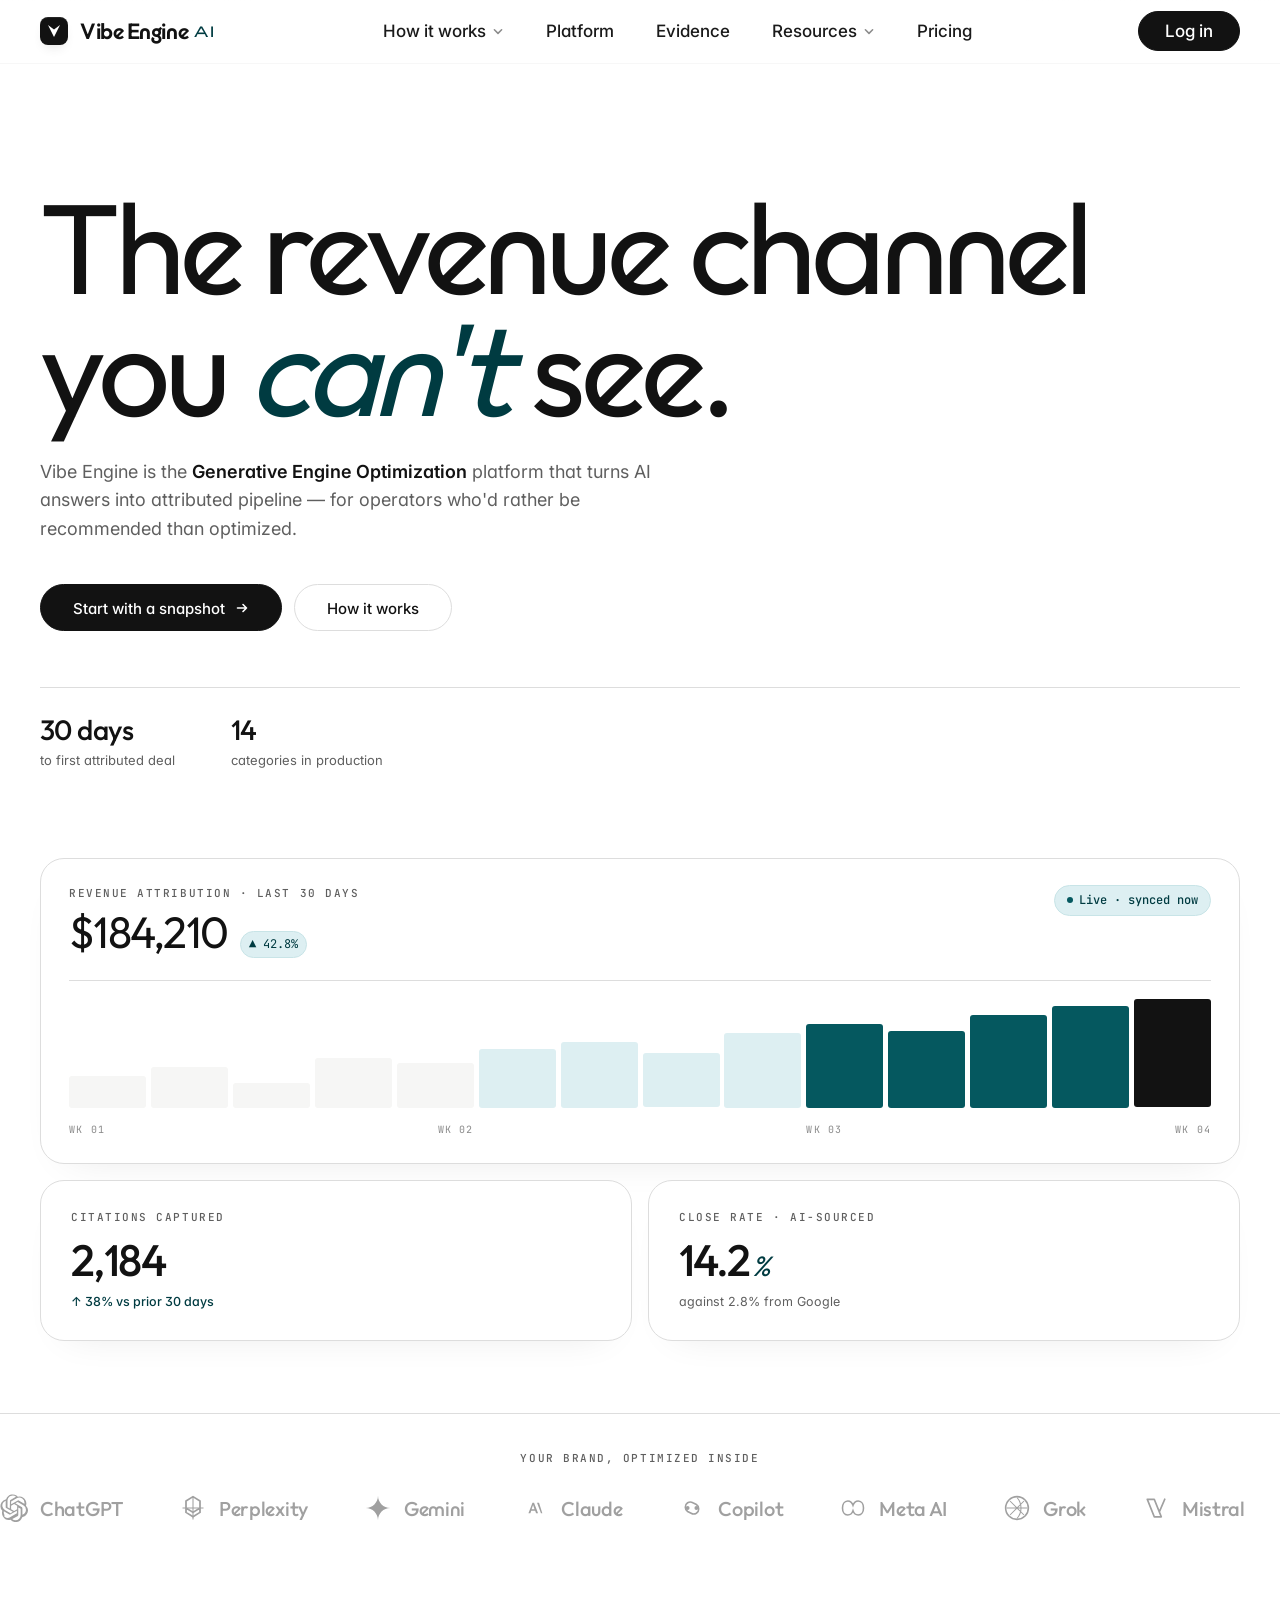
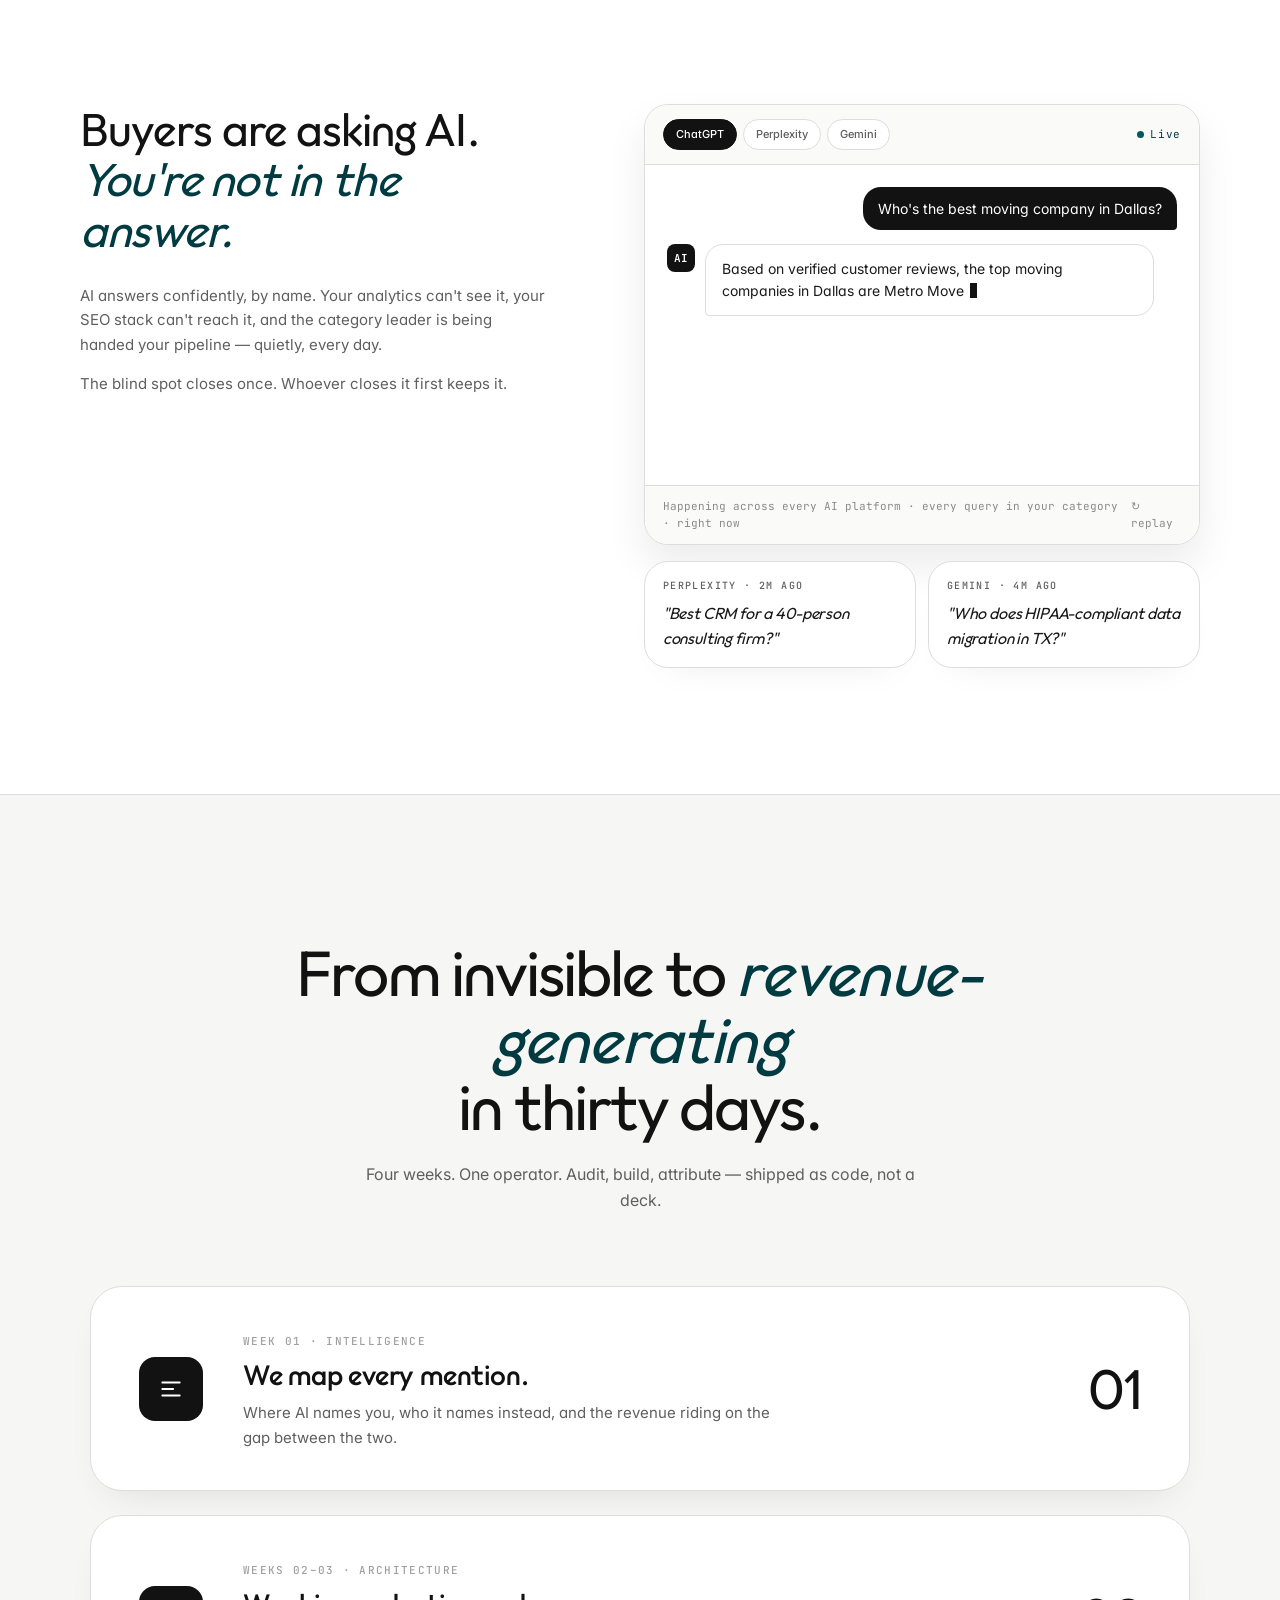
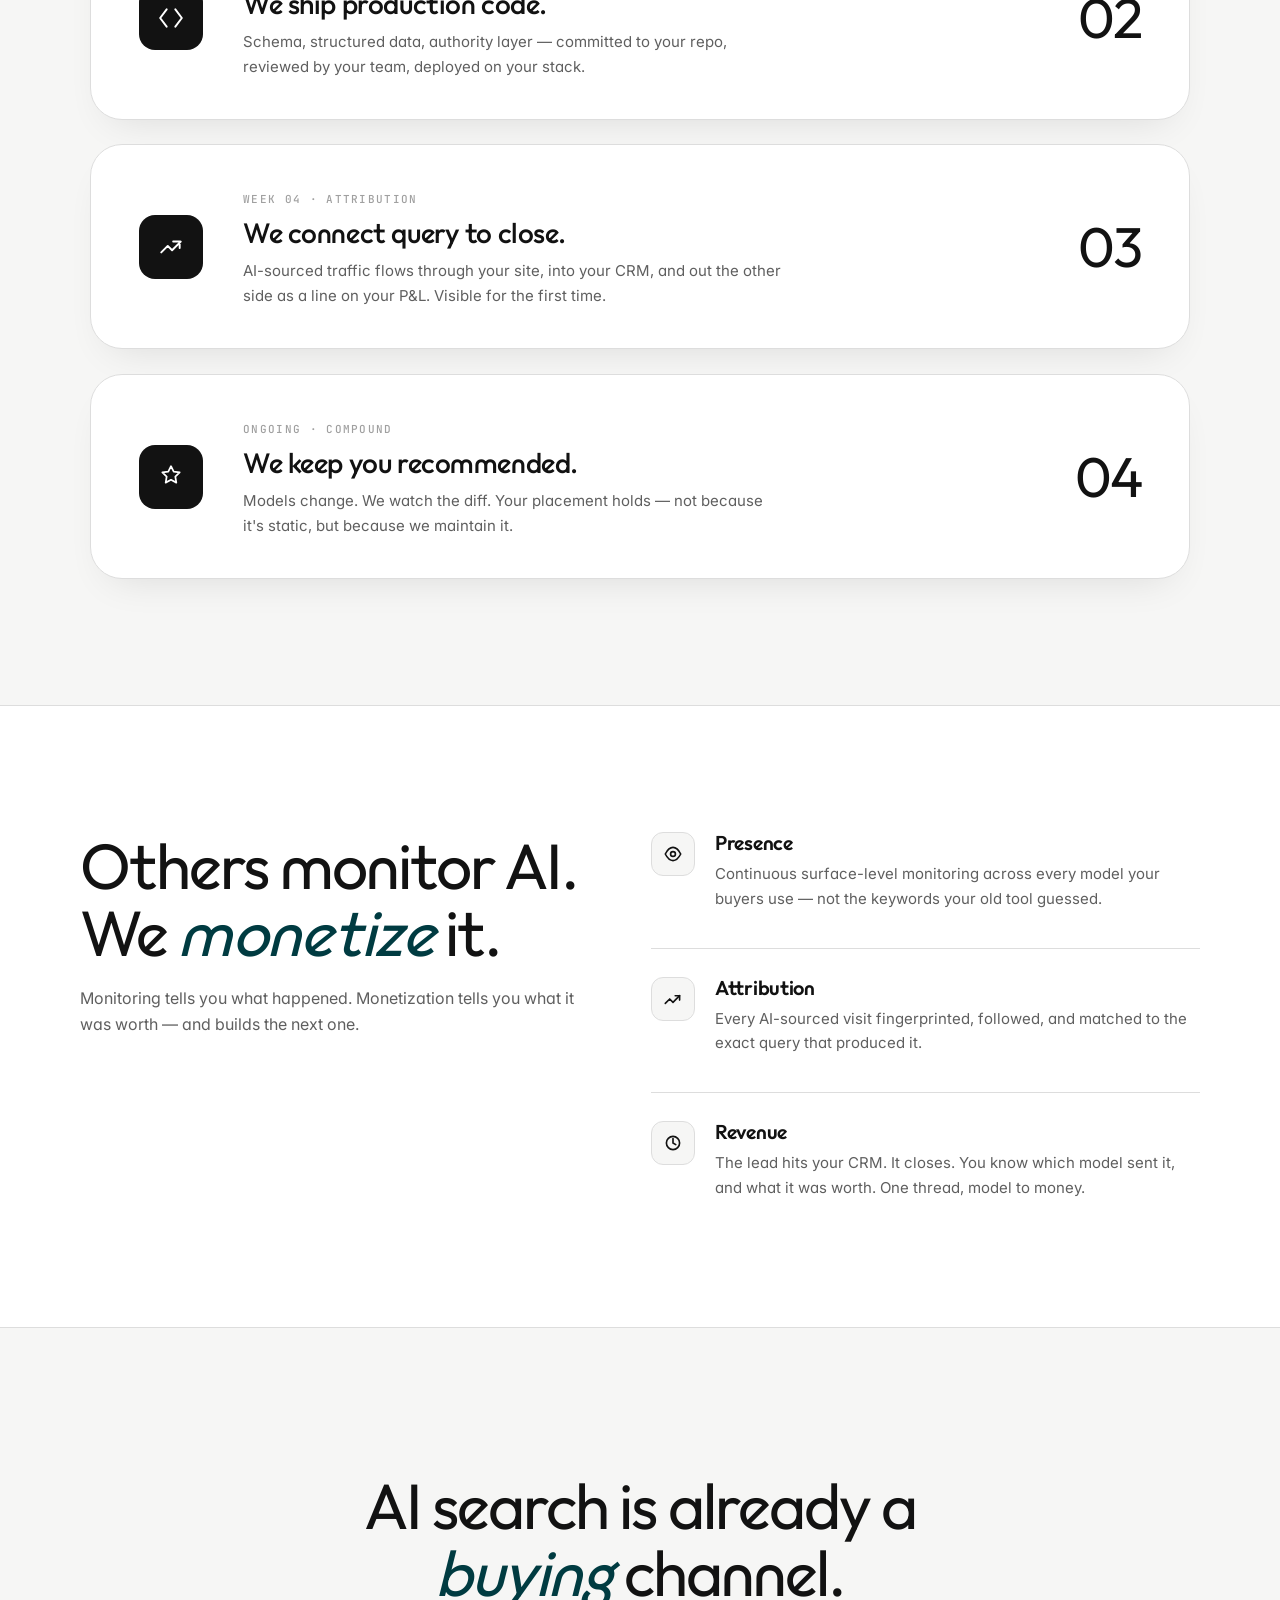
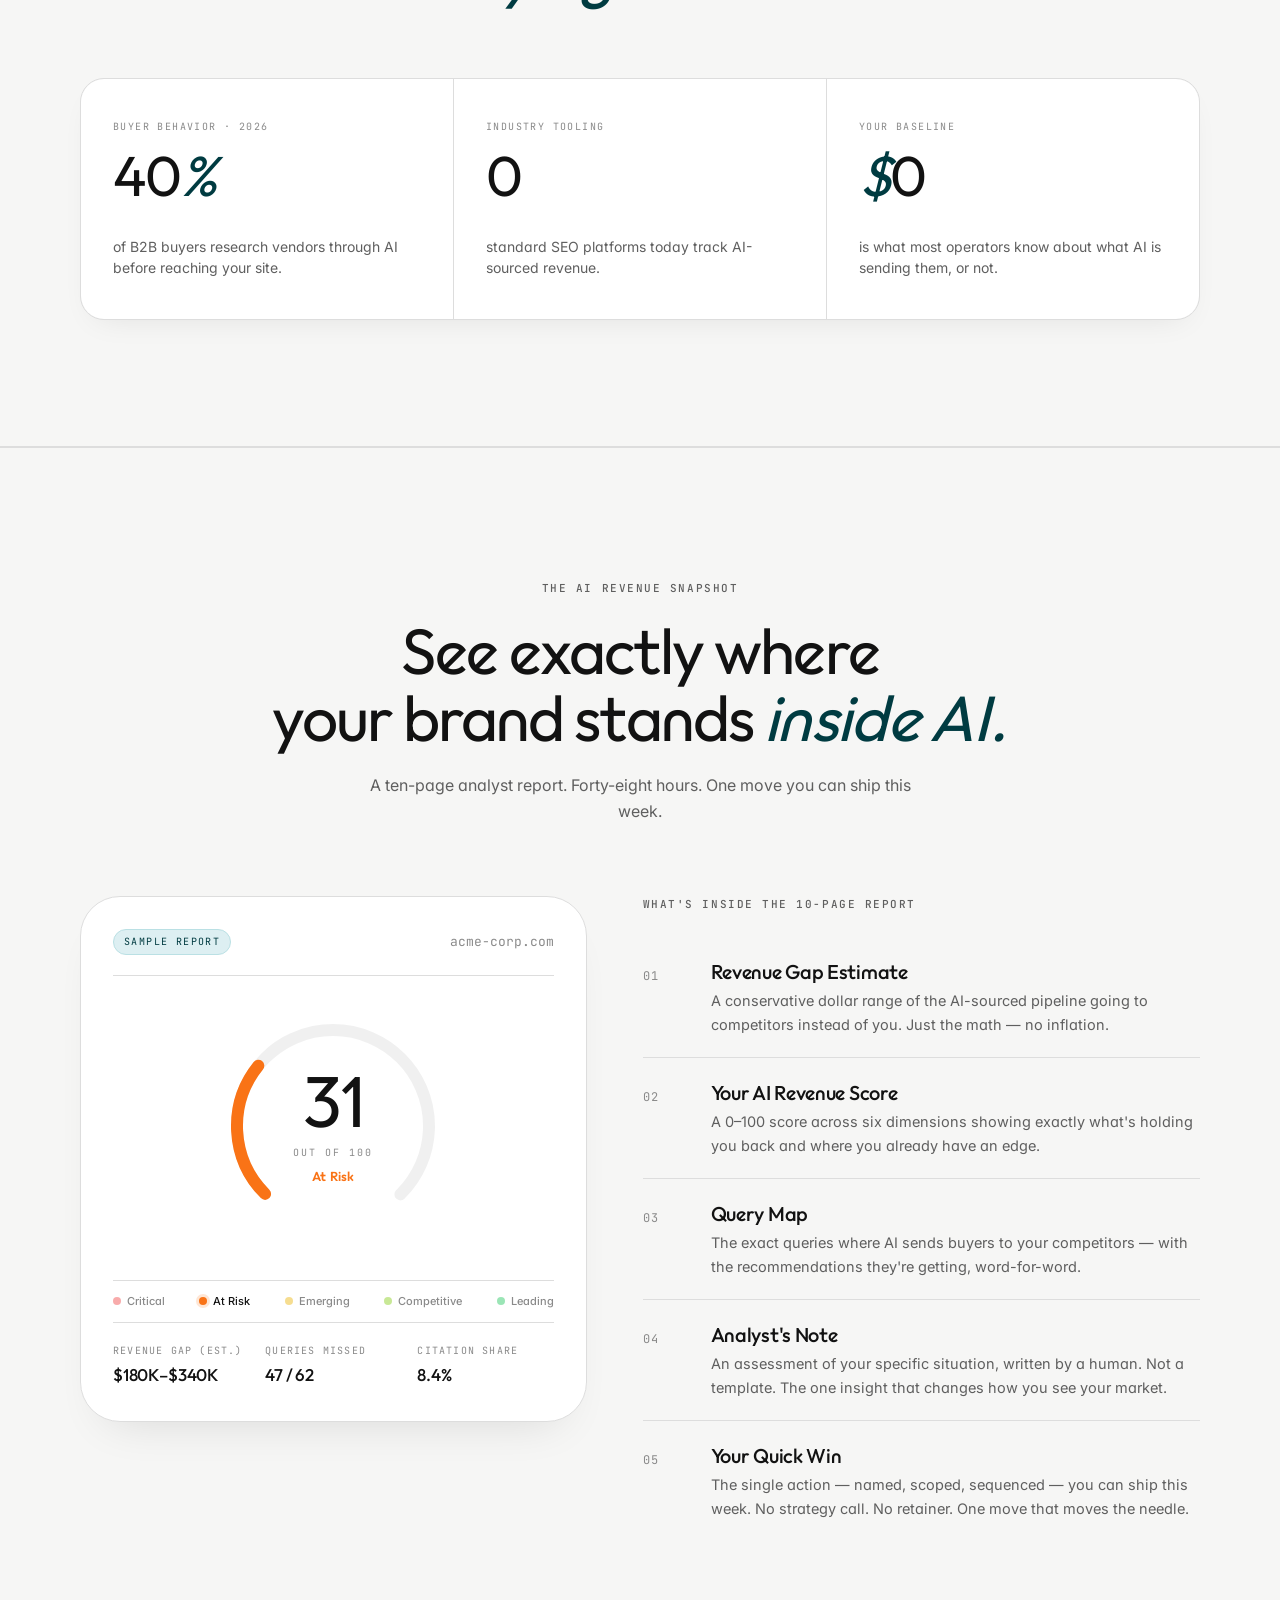
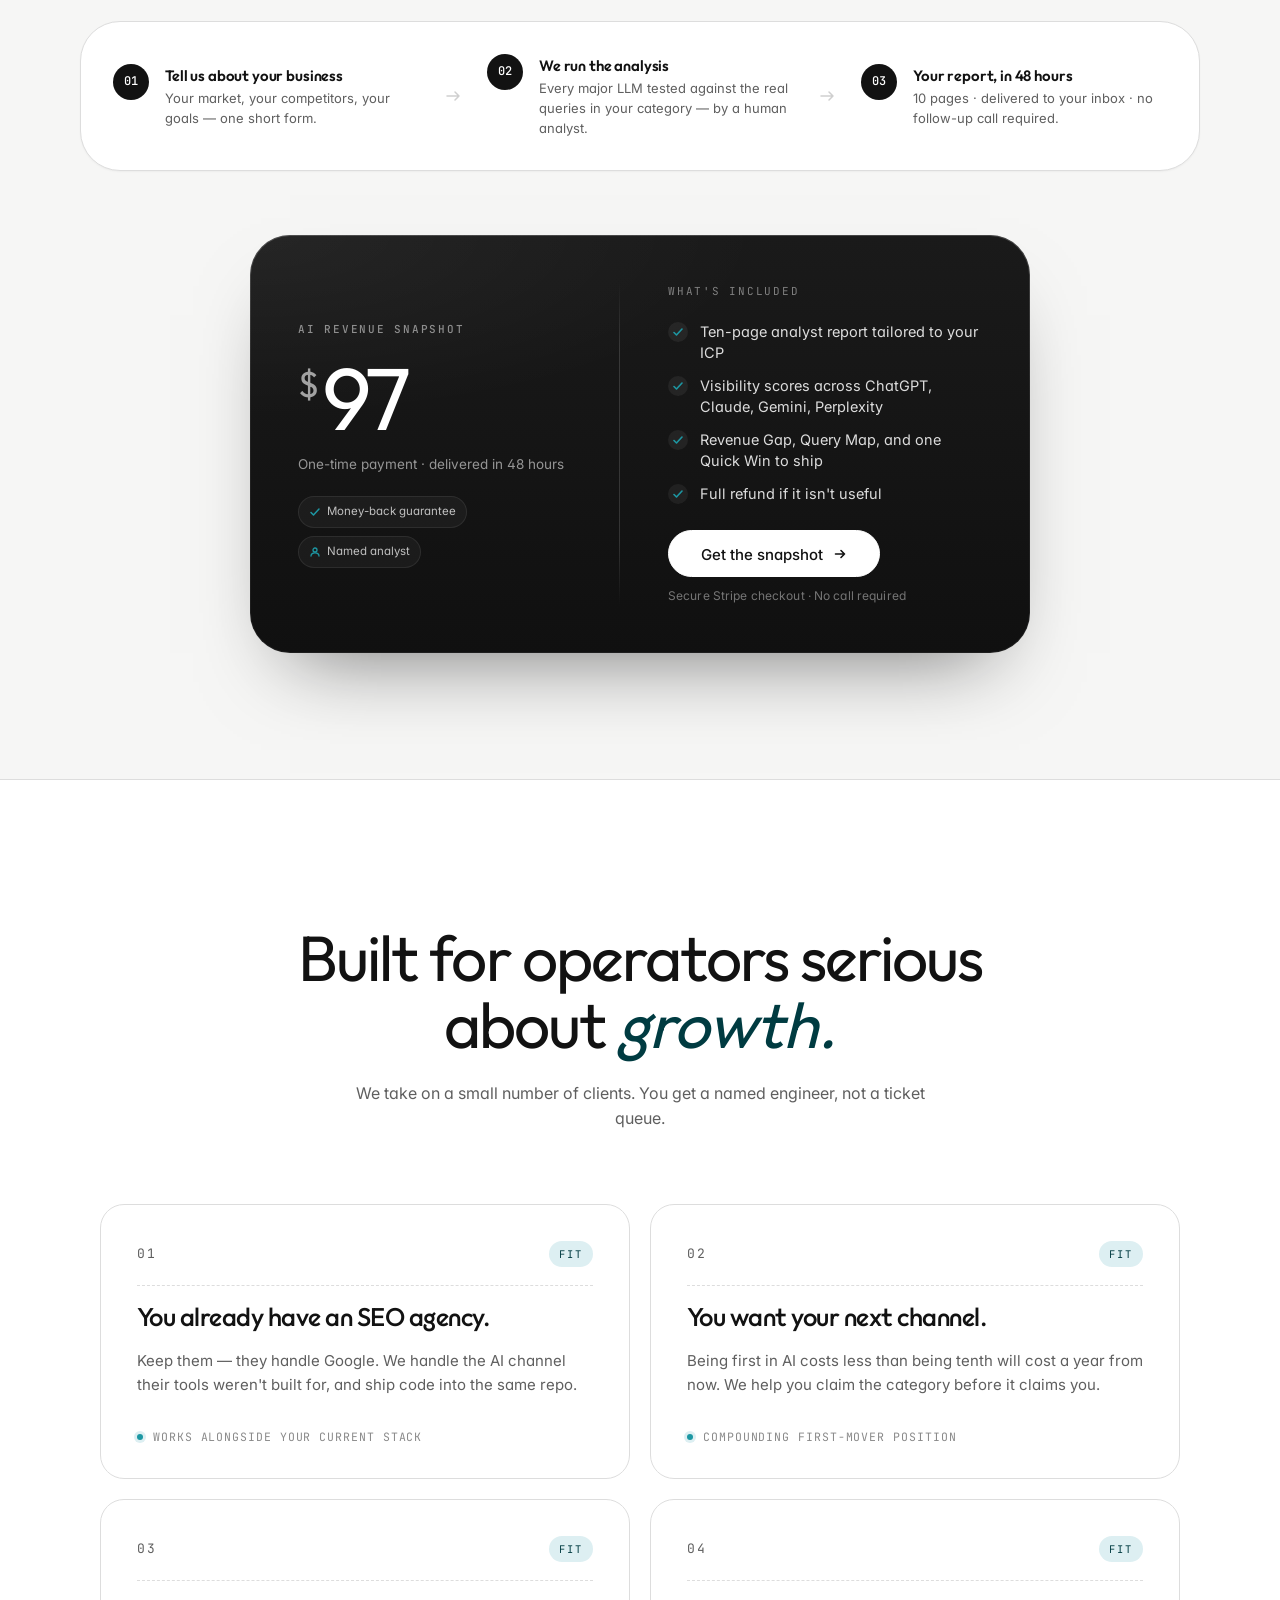
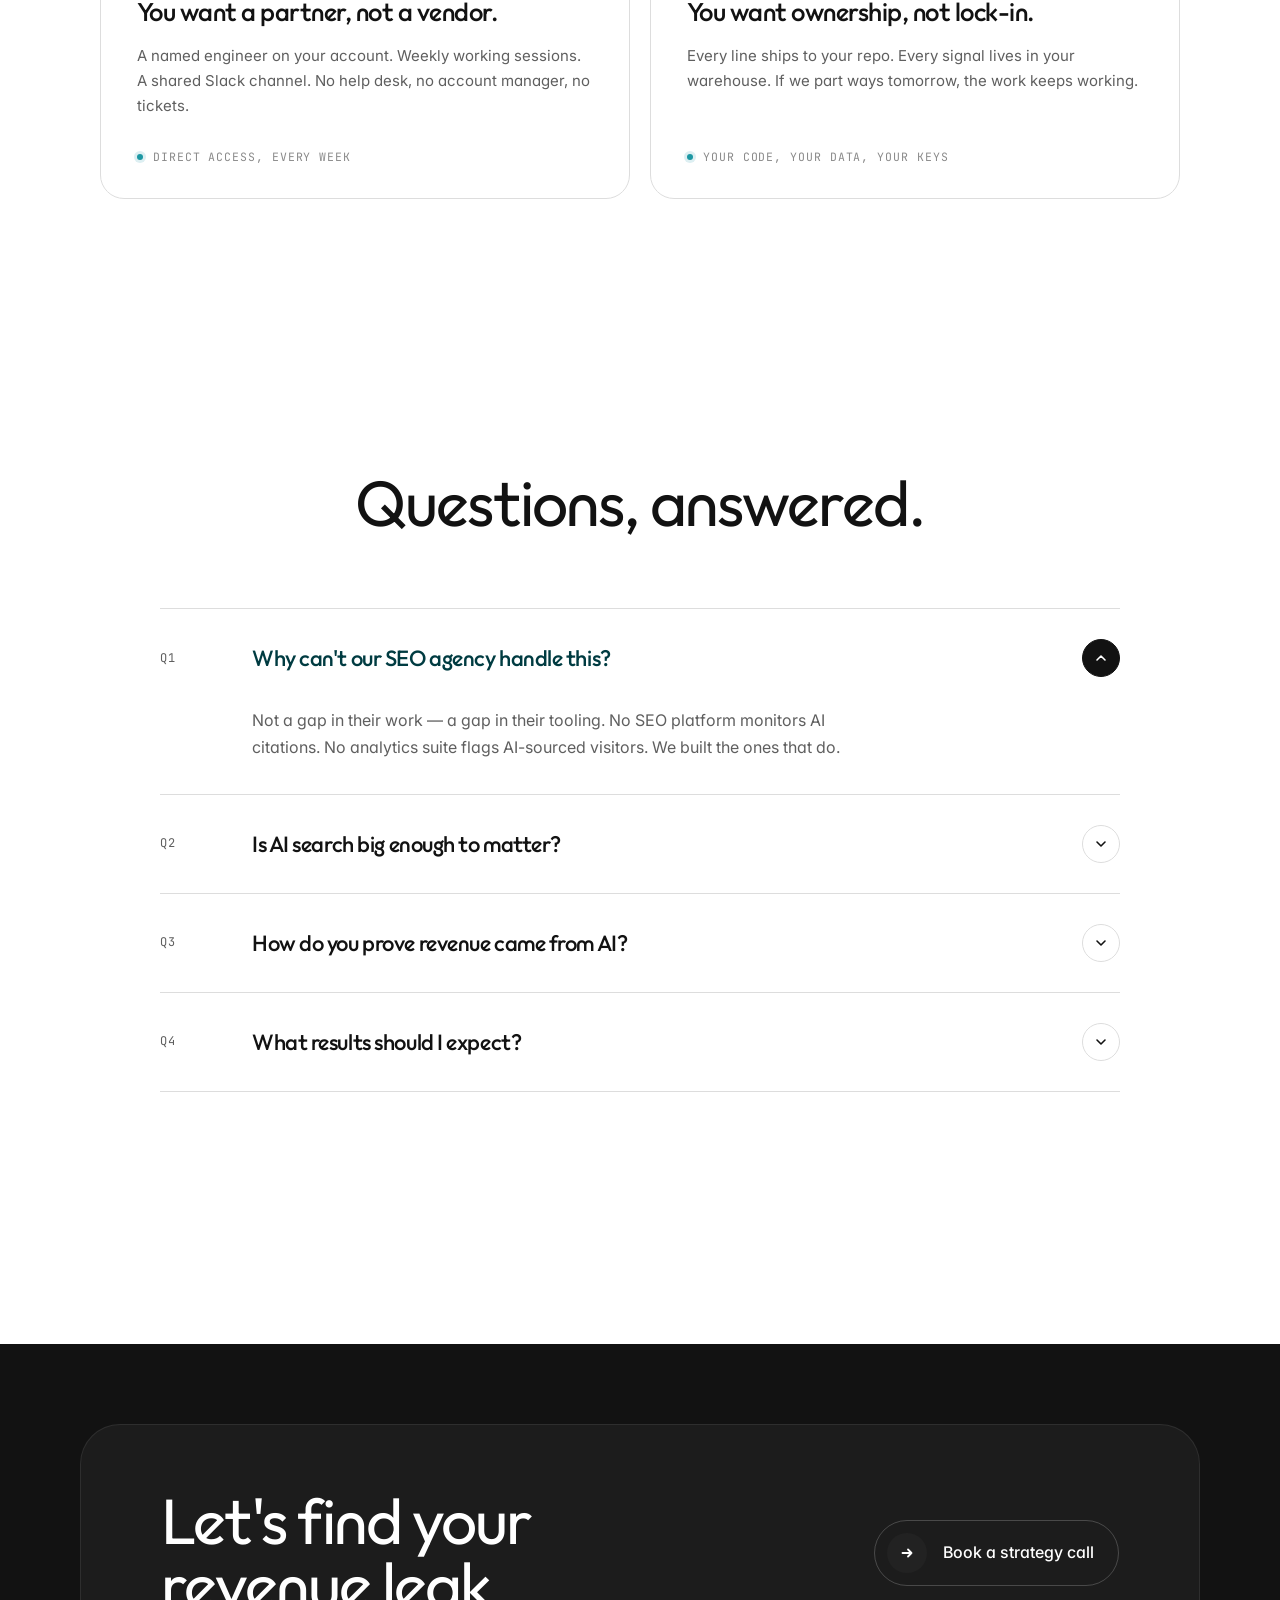
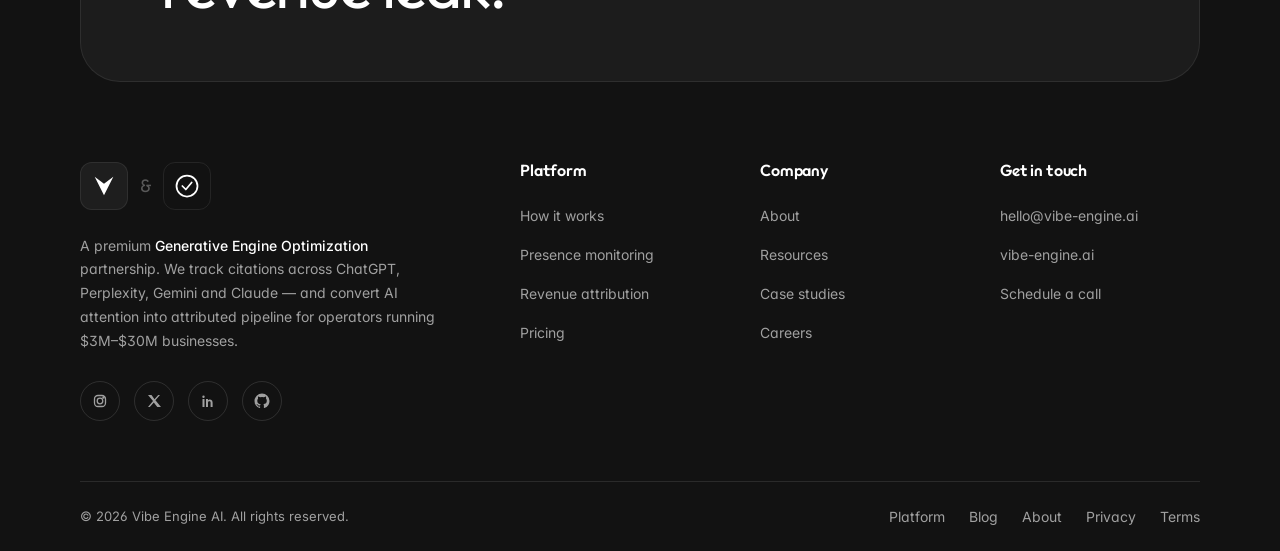
==== commit fc03bbdf: "Frontend updates in the homepage" ====
--- a/Vibe Engine AI - Light.html
+++ b/Vibe Engine AI - Light.html
@@ -18,7 +18,7 @@
 <link rel="stylesheet" href="styles.css">
 <link rel="preconnect" href="https://fonts.googleapis.com">
 <link rel="preconnect" href="https://fonts.gstatic.com" crossorigin>
-<link href="https://fonts.googleapis.com/css2?family=Outfit:wght@300;400;500;600;700&family=Inter:wght@300;400;500;600&family=Instrument+Serif:ital@0;1&family=JetBrains+Mono:wght@400;500&family=Michroma&display=swap" rel="stylesheet">
+<link href="https://fonts.googleapis.com/css2?family=Outfit:wght@300;400;500;600;700&family=Inter:wght@300;400;500;600&family=JetBrains+Mono:wght@400;500&family=Michroma&display=swap" rel="stylesheet">
 
 <script type="application/ld+json">
 {
@@ -49,14 +49,10 @@
       <a class="nav-link" href="#monetize">Platform</a>
       <a class="nav-link" href="#stats">Evidence</a>
       <a class="nav-link" href="#faq">Resources <svg width="10" height="10" viewBox="0 0 10 10" fill="none"><path d="M2 4l3 3 3-3" stroke="currentColor" stroke-width="1.3" stroke-linecap="round" stroke-linejoin="round"/></svg></a>
-      <a class="nav-link" href="#cta">Pricing</a>
+      <a class="nav-link" href="#snapshot">Pricing</a>
     </nav>
     <div class="nav-cta">
-      <a class="btn btn-sm btn-outline" href="#">Log in</a>
-      <a class="btn btn-sm btn-solid" href="#cta">
-        Get snapshot
-        <span class="btn-arrow"><svg width="12" height="12" viewBox="0 0 12 12" fill="none"><path d="M2 6h8m-3-3l3 3-3 3" stroke="currentColor" stroke-width="1.5" stroke-linecap="round" stroke-linejoin="round"/></svg></span>
-      </a>
+      <a class="btn btn-sm btn-solid" href="#">Log in</a>
     </div>
   </div>
 </header>
@@ -67,130 +63,156 @@
   <div class="container-wide">
     <div class="hero-grid">
       <div>
-        <span class="badge reveal">
-          <span class="dot"></span>
-          Generative-search revenue attribution · Live
-        </span>
-
         <h1 class="display h-xxl reveal">
           The revenue channel<br>
           you <em>can't</em> see.
         </h1>
 
         <p class="lead reveal">
-          Vibe Engine AI is the premium <strong>Generative Engine Optimization (GEO)</strong> platform that reveals what
-          ChatGPT, Perplexity, Gemini, and Claude are saying about your business — who they recommend instead — and
-          converts that attention into attributed pipeline. Built for operators running $3M–$30M businesses.
+          Vibe Engine is the <strong>Generative Engine Optimization</strong> platform that turns AI answers
+          into attributed pipeline — for operators who'd rather be recommended than optimized.
         </p>
 
         <div class="hero-ctas reveal">
-          <a class="btn btn-solid btn-lg" href="#cta">
-            Get your AI Revenue Snapshot
+          <a class="btn btn-solid btn-lg" href="#snapshot">
+            Start with a snapshot
             <span class="btn-arrow"><svg width="14" height="14" viewBox="0 0 14 14" fill="none"><path d="M2.5 7h9m-3.5-3.5L11.5 7 8 10.5" stroke="currentColor" stroke-width="1.6" stroke-linecap="round" stroke-linejoin="round"/></svg></span>
           </a>
-          <a class="btn btn-outline btn-lg" href="#how">
-            See how it works
-          </a>
+          <a class="btn btn-outline btn-lg" href="#how">How it works</a>
         </div>
 
         <div class="hero-meta reveal">
-          <div><b>30-day</b><span>implementation window</span></div>
-          <div><b>14</b><span>categories shipped to production</span></div>
-          <div><b>$0</b><span>spent on guesswork</span></div>
-        </div>
-      </div>
-    </div>
-
-    <!-- Hero scene: floating product chrome -->
+          <div><b>30 days</b><span>to first attributed deal</span></div>
+          <div><b>14</b><span>categories in production</span></div>
+        </div>
+      </div>
+    </div>
+
+    <!-- Hero scene: live revenue-attribution dashboard -->
     <div class="hero-scene reveal">
-      <!-- Left chat preview -->
-      <div class="hero-scene-left">
-        <div class="chat tilt">
-          <div class="chat-head">
-            <div class="chat-tabs">
-              <span class="chat-tab active">ChatGPT</span>
-              <span class="chat-tab">Perplexity</span>
-              <span class="chat-tab">Gemini</span>
-              <span class="chat-tab">Claude</span>
-            </div>
-            <span class="chat-live"><span class="pulse"></span> Live query</span>
-          </div>
-          <div class="chat-body">
-            <div class="msg user"><div class="bubble">Who's the best moving company in Dallas?</div></div>
-            <div class="msg ai">
-              <div class="avatar">AI</div>
-              <div class="bubble">
-                Based on verified customer reviews and recent press, the top picks in Dallas are
-                <a href="#">Metro Move Co.</a>, <a href="#">Lone Star Relocation</a>, and
-                <a href="#">Bellhop</a>. Metro Move Co. has the highest on-time rate (96%) and is currently running a first-move discount<span class="cursor"></span>
-              </div>
-            </div>
-          </div>
-          <div class="chat-foot">
-            <span>session · 128ms · tokens 412</span>
-            <span>logged → revenue.db</span>
-          </div>
-        </div>
-      </div>
-
-      <!-- Right attribution card -->
-      <div class="hero-scene-right">
-        <div class="panel panel-pad floaty">
-          <div class="panel-row">
+
+      <!-- Primary attribution card -->
+      <div class="panel panel-pad hero-chart">
+        <div class="panel-row">
+          <div>
             <span class="eyebrow">Revenue attribution · last 30 days</span>
-            <span class="revenue-tick">+$184,210</span>
-          </div>
-          <div class="mini-chart">
-            <div style="height:28%" class="mc-bar mc-bar-a"></div>
-            <div style="height:36%" class="mc-bar mc-bar-a"></div>
-            <div style="height:22%" class="mc-bar mc-bar-a"></div>
-            <div style="height:44%" class="mc-bar mc-bar-a"></div>
-            <div style="height:40%" class="mc-bar mc-bar-a"></div>
-            <div style="height:52%" class="mc-bar mc-bar-b"></div>
-            <div style="height:58%" class="mc-bar mc-bar-b"></div>
-            <div style="height:48%" class="mc-bar mc-bar-b"></div>
-            <div style="height:66%" class="mc-bar mc-bar-b"></div>
-            <div style="height:74%" class="mc-bar mc-bar-c"></div>
-            <div style="height:68%" class="mc-bar mc-bar-c"></div>
-            <div style="height:82%" class="mc-bar mc-bar-c"></div>
-            <div style="height:90%" class="mc-bar mc-bar-c"></div>
-            <div style="height:96%" class="mc-bar mc-bar-d"></div>
-          </div>
-          <div class="mini-chart-x">
-            <span>WK 01</span><span>WK 02</span><span>WK 03</span><span>WK 04</span>
-          </div>
-        </div>
-
-        <div class="panel panel-pad kpi-pair floaty-delay">
-          <div class="kpi">
-            <div class="eyebrow">Citations captured</div>
-            <div class="kpi-value">2,184</div>
-            <div class="kpi-delta up">▲ 38% vs prior period</div>
-          </div>
-          <div class="kpi">
-            <div class="eyebrow">Close rate (AI-sourced)</div>
-            <div class="kpi-value">14.2<span class="kpi-unit">%</span></div>
-            <div class="kpi-delta">vs 2.8% Google baseline</div>
-          </div>
-        </div>
-      </div>
-    </div>
-
-    <!-- Trust strip -->
+            <div class="hero-chart-total">
+              <span class="hct-num">$184,210</span>
+              <span class="hct-delta">▲ 42.8%</span>
+            </div>
+          </div>
+          <span class="revenue-tick">Live · synced now</span>
+        </div>
+        <div class="mini-chart">
+          <div style="height:28%" class="mc-bar mc-bar-a"></div>
+          <div style="height:36%" class="mc-bar mc-bar-a"></div>
+          <div style="height:22%" class="mc-bar mc-bar-a"></div>
+          <div style="height:44%" class="mc-bar mc-bar-a"></div>
+          <div style="height:40%" class="mc-bar mc-bar-a"></div>
+          <div style="height:52%" class="mc-bar mc-bar-b"></div>
+          <div style="height:58%" class="mc-bar mc-bar-b"></div>
+          <div style="height:48%" class="mc-bar mc-bar-b"></div>
+          <div style="height:66%" class="mc-bar mc-bar-b"></div>
+          <div style="height:74%" class="mc-bar mc-bar-c"></div>
+          <div style="height:68%" class="mc-bar mc-bar-c"></div>
+          <div style="height:82%" class="mc-bar mc-bar-c"></div>
+          <div style="height:90%" class="mc-bar mc-bar-c"></div>
+          <div style="height:96%" class="mc-bar mc-bar-d"></div>
+        </div>
+        <div class="mini-chart-x">
+          <span>WK 01</span><span>WK 02</span><span>WK 03</span><span>WK 04</span>
+        </div>
+      </div>
+
+      <!-- Two anchor metrics beneath the chart -->
+      <div class="hero-kpis">
+        <div class="panel panel-pad kpi">
+          <div class="eyebrow">Citations captured</div>
+          <div class="kpi-value">2,184</div>
+          <div class="kpi-delta up">↑ 38% vs prior 30 days</div>
+        </div>
+        <div class="panel panel-pad kpi">
+          <div class="eyebrow">Close rate · AI-sourced</div>
+          <div class="kpi-value">14.2<span class="kpi-unit">%</span></div>
+          <div class="kpi-delta">against 2.8% from Google</div>
+        </div>
+      </div>
+
+    </div>
+
+    <!-- Trust marquee: your brand optimized inside every major LLM -->
     <div class="trust-strip reveal">
       <span class="eyebrow">Your brand, optimized inside</span>
-      <div class="trust-row">
-        <span class="trust-item">ChatGPT</span>
-        <span class="trust-dot"></span>
-        <span class="trust-item">Perplexity</span>
-        <span class="trust-dot"></span>
-        <span class="trust-item">Gemini</span>
-        <span class="trust-dot"></span>
-        <span class="trust-item">Claude</span>
-        <span class="trust-dot"></span>
-        <span class="trust-item">Copilot</span>
-        <span class="trust-dot"></span>
-        <span class="trust-item">Meta AI</span>
+      <div class="logo-marquee" aria-label="Supported AI platforms">
+        <div class="logo-marquee-track">
+          <!-- set 1 -->
+          <span class="logo-item">
+            <svg class="logo-mark" viewBox="0 0 32 32" aria-hidden="true"><path d="M29.7 13.3a7.9 7.9 0 00-.7-6.5 8 8 0 00-8.6-3.8 8 8 0 00-13.4 2.9 8 8 0 00-5.3 3.9 8 8 0 001 9.4 8 8 0 00.7 6.5 8 8 0 008.6 3.8 8 8 0 005.9 2.6 8 8 0 007.5-5.4 8 8 0 005.3-3.9 8 8 0 00-1-9.5zm-12 16.8a6 6 0 01-3.8-1.4l.2-.1 6.3-3.6c.3-.2.5-.5.5-.9v-8.8l2.7 1.5v7.3a6 6 0 01-5.9 6zM5.1 24A6 6 0 014.4 20v-.2l6.3 3.6c.3.2.6.2.9 0l7.7-4.4v3.1l-6.4 3.7a6 6 0 01-8-.2zm-1.7-13.8a6 6 0 013.1-2.6v7.4c0 .4.2.7.5.9l7.7 4.4-2.7 1.6-6.4-3.7a6 6 0 01-2.2-8zm21.8 5l-7.7-4.5 2.7-1.5 6.4 3.7a6 6 0 01-1 10.9v-7.6c0-.4-.2-.7-.4-.9zm2.7-4l-.2-.1-6.3-3.7a1 1 0 00-1 0l-7.7 4.4V8.6l6.4-3.7a6 6 0 018.8 6.2zm-16.7 5.5l-2.6-1.5v-7.5a6 6 0 019.8-4.6l-.2.1-6.3 3.7c-.3.2-.5.5-.5.9zm1.5-3.2l3.4-2 3.5 2v4l-3.5 2-3.4-2z" fill="currentColor"/></svg>
+            <span>ChatGPT</span>
+          </span>
+          <span class="logo-item">
+            <svg class="logo-mark" viewBox="0 0 32 32" aria-hidden="true"><path d="M16 3l8 5v8l-8 5-8-5V8zM8 13v8l8 5 8-5v-8" stroke="currentColor" stroke-width="2" fill="none" stroke-linejoin="round"/><path d="M16 3v26M4 16h24" stroke="currentColor" stroke-width="1.2"/></svg>
+            <span>Perplexity</span>
+          </span>
+          <span class="logo-item">
+            <svg class="logo-mark" viewBox="0 0 32 32" aria-hidden="true"><path d="M16 2c0 7.7 6.3 14 14 14-7.7 0-14 6.3-14 14 0-7.7-6.3-14-14-14 7.7 0 14-6.3 14-14z" fill="currentColor"/></svg>
+            <span>Gemini</span>
+          </span>
+          <span class="logo-item">
+            <svg class="logo-mark" viewBox="0 0 32 32" aria-hidden="true"><path d="M8.5 22l4.6-12h1.8l4.6 12h-2.3l-1-2.8h-4.5l-1 2.8zm3.6-4.7h3.3l-1.6-4.6zM22.8 22l-4.5-12h2.3L24.4 22z" fill="currentColor"/></svg>
+            <span>Claude</span>
+          </span>
+          <span class="logo-item">
+            <svg class="logo-mark" viewBox="0 0 32 32" aria-hidden="true"><path d="M11 10a6 6 0 016 0l4 2a6 6 0 010 10 6 6 0 01-6 0l-4-2a6 6 0 010-10z" stroke="currentColor" stroke-width="1.8" fill="none"/><circle cx="11" cy="16" r="2.2" fill="currentColor"/><circle cx="21" cy="16" r="2.2" fill="currentColor"/></svg>
+            <span>Copilot</span>
+          </span>
+          <span class="logo-item">
+            <svg class="logo-mark" viewBox="0 0 32 32" aria-hidden="true"><path d="M4 16c0-4 2-8 6-8 3 0 5 2 6 5 1-3 3-5 6-5 4 0 6 4 6 8s-2 8-6 8c-3 0-5-2-6-5-1 3-3 5-6 5-4 0-6-4-6-8z" stroke="currentColor" stroke-width="1.8" fill="none" stroke-linecap="round"/></svg>
+            <span>Meta AI</span>
+          </span>
+          <span class="logo-item">
+            <svg class="logo-mark" viewBox="0 0 32 32" aria-hidden="true"><circle cx="16" cy="16" r="13" stroke="currentColor" stroke-width="1.8" fill="none"/><path d="M16 4a18 18 0 010 24M4 16h24M8 8l16 16M24 8L8 24" stroke="currentColor" stroke-width="1.2" fill="none"/></svg>
+            <span>Grok</span>
+          </span>
+          <span class="logo-item">
+            <svg class="logo-mark" viewBox="0 0 32 32" aria-hidden="true"><path d="M6 6h8l8 20h-8zM26 6l-6 14" stroke="currentColor" stroke-width="2" fill="none" stroke-linecap="round" stroke-linejoin="round"/></svg>
+            <span>Mistral</span>
+          </span>
+
+          <!-- set 2 (duplicate for seamless loop) -->
+          <span class="logo-item" aria-hidden="true">
+            <svg class="logo-mark" viewBox="0 0 32 32"><path d="M29.7 13.3a7.9 7.9 0 00-.7-6.5 8 8 0 00-8.6-3.8 8 8 0 00-13.4 2.9 8 8 0 00-5.3 3.9 8 8 0 001 9.4 8 8 0 00.7 6.5 8 8 0 008.6 3.8 8 8 0 005.9 2.6 8 8 0 007.5-5.4 8 8 0 005.3-3.9 8 8 0 00-1-9.5zm-12 16.8a6 6 0 01-3.8-1.4l.2-.1 6.3-3.6c.3-.2.5-.5.5-.9v-8.8l2.7 1.5v7.3a6 6 0 01-5.9 6zM5.1 24A6 6 0 014.4 20v-.2l6.3 3.6c.3.2.6.2.9 0l7.7-4.4v3.1l-6.4 3.7a6 6 0 01-8-.2zm-1.7-13.8a6 6 0 013.1-2.6v7.4c0 .4.2.7.5.9l7.7 4.4-2.7 1.6-6.4-3.7a6 6 0 01-2.2-8zm21.8 5l-7.7-4.5 2.7-1.5 6.4 3.7a6 6 0 01-1 10.9v-7.6c0-.4-.2-.7-.4-.9zm2.7-4l-.2-.1-6.3-3.7a1 1 0 00-1 0l-7.7 4.4V8.6l6.4-3.7a6 6 0 018.8 6.2zm-16.7 5.5l-2.6-1.5v-7.5a6 6 0 019.8-4.6l-.2.1-6.3 3.7c-.3.2-.5.5-.5.9zm1.5-3.2l3.4-2 3.5 2v4l-3.5 2-3.4-2z" fill="currentColor"/></svg>
+            <span>ChatGPT</span>
+          </span>
+          <span class="logo-item" aria-hidden="true">
+            <svg class="logo-mark" viewBox="0 0 32 32"><path d="M16 3l8 5v8l-8 5-8-5V8zM8 13v8l8 5 8-5v-8" stroke="currentColor" stroke-width="2" fill="none" stroke-linejoin="round"/><path d="M16 3v26M4 16h24" stroke="currentColor" stroke-width="1.2"/></svg>
+            <span>Perplexity</span>
+          </span>
+          <span class="logo-item" aria-hidden="true">
+            <svg class="logo-mark" viewBox="0 0 32 32"><path d="M16 2c0 7.7 6.3 14 14 14-7.7 0-14 6.3-14 14 0-7.7-6.3-14-14-14 7.7 0 14-6.3 14-14z" fill="currentColor"/></svg>
+            <span>Gemini</span>
+          </span>
+          <span class="logo-item" aria-hidden="true">
+            <svg class="logo-mark" viewBox="0 0 32 32"><path d="M8.5 22l4.6-12h1.8l4.6 12h-2.3l-1-2.8h-4.5l-1 2.8zm3.6-4.7h3.3l-1.6-4.6zM22.8 22l-4.5-12h2.3L24.4 22z" fill="currentColor"/></svg>
+            <span>Claude</span>
+          </span>
+          <span class="logo-item" aria-hidden="true">
+            <svg class="logo-mark" viewBox="0 0 32 32"><path d="M11 10a6 6 0 016 0l4 2a6 6 0 010 10 6 6 0 01-6 0l-4-2a6 6 0 010-10z" stroke="currentColor" stroke-width="1.8" fill="none"/><circle cx="11" cy="16" r="2.2" fill="currentColor"/><circle cx="21" cy="16" r="2.2" fill="currentColor"/></svg>
+            <span>Copilot</span>
+          </span>
+          <span class="logo-item" aria-hidden="true">
+            <svg class="logo-mark" viewBox="0 0 32 32"><path d="M4 16c0-4 2-8 6-8 3 0 5 2 6 5 1-3 3-5 6-5 4 0 6 4 6 8s-2 8-6 8c-3 0-5-2-6-5-1 3-3 5-6 5-4 0-6-4-6-8z" stroke="currentColor" stroke-width="1.8" fill="none" stroke-linecap="round"/></svg>
+            <span>Meta AI</span>
+          </span>
+          <span class="logo-item" aria-hidden="true">
+            <svg class="logo-mark" viewBox="0 0 32 32"><circle cx="16" cy="16" r="13" stroke="currentColor" stroke-width="1.8" fill="none"/><path d="M16 4a18 18 0 010 24M4 16h24M8 8l16 16M24 8L8 24" stroke="currentColor" stroke-width="1.2" fill="none"/></svg>
+            <span>Grok</span>
+          </span>
+          <span class="logo-item" aria-hidden="true">
+            <svg class="logo-mark" viewBox="0 0 32 32"><path d="M6 6h8l8 20h-8zM26 6l-6 14" stroke="currentColor" stroke-width="2" fill="none" stroke-linecap="round" stroke-linejoin="round"/></svg>
+            <span>Mistral</span>
+          </span>
+        </div>
       </div>
     </div>
   </div>
@@ -201,31 +223,16 @@
   <div class="container">
     <div class="split split-1-1">
       <div class="reveal">
-        <span class="badge">01 · The blind spot</span>
-        <h2 class="display h-l mt-5">
-          Buyers are asking AI. <em class="serif-it">You're not in the answer.</em>
+        <h2 class="display h-l">
+          Buyers are asking AI.<br><em class="serif-it">You're not in the answer.</em>
         </h2>
-        <p class="body mt-4">
-          AI answers confidently — with names, recommendations, and purchase-ready language. Your SEO agency's tools
-          don't reach this channel. There's no dashboard showing what <strong>ChatGPT</strong> is saying about your
-          business, who <strong>Perplexity</strong> is recommending instead, or what that pipeline is worth.
+        <p class="body mt-5">
+          AI answers confidently, by name. Your analytics can't see it, your SEO stack can't
+          reach it, and the category leader is being handed your pipeline — quietly, every day.
         </p>
         <p class="body">
-          <strong>That blind spot exists for almost every business in America right now.</strong>
-          Operators who close it first compound an unfair advantage. Those who don't will wonder, in a year, why
-          their inbound pipeline dried up while their competitors' exploded.
+          The blind spot closes once. Whoever closes it first keeps it.
         </p>
-
-        <div class="inline-stats">
-          <div class="inline-stat">
-            <div class="value">94<em>%</em></div>
-            <div class="label">of B2B buyers now consult AI before shortlisting vendors</div>
-          </div>
-          <div class="inline-stat">
-            <div class="value">0</div>
-            <div class="label">tools in your current SEO stack that see this channel</div>
-          </div>
-        </div>
       </div>
 
       <div class="reveal">
@@ -268,76 +275,71 @@
   </div>
 </section>
 
-<!-- ============ 30 DAYS TIMELINE ============ -->
-<section class="section section-alt" id="how">
+<!-- ============ 30 DAYS · SCROLL STACK ============ -->
+<section class="section section-alt experience" id="how">
   <div class="container">
     <div class="section-head reveal center">
-      <span class="badge">The process · 30 days end-to-end</span>
-      <h2 class="display h-xl mt-4">
-        From invisible to <em class="serif-it">revenue-generating</em> in 30 days.
+      <h2 class="display h-xl">
+        From invisible to <em class="serif-it">revenue-generating</em><br>in thirty days.
       </h2>
       <p class="lead mt-4">
-        A four-week operating cadence that audits your AI presence, ships production-grade GEO infrastructure,
-        and instruments attribution from LLM query all the way down to closed-won revenue in your CRM.
+        Four weeks. One operator. Audit, build, attribute — shipped as code, not a deck.
       </p>
     </div>
 
-    <div class="timeline">
-      <div class="t-step left reveal">
-        <div class="t-card tilt-hover">
-          <span class="kicker">Week 01 · Audit</span>
-          <h3>Intelligence</h3>
-          <p>We audit how AI talks about businesses in your category across every major LLM surface. Where are you
-             showing up? Where are you missing? Which competitor is being recommended for work that should be yours?</p>
-          <div class="t-deliverable">
-            <svg width="16" height="16" viewBox="0 0 16 16" fill="none"><path d="M3 8l3 3 7-7" stroke="currentColor" stroke-width="1.6" stroke-linecap="round" stroke-linejoin="round"/></svg>
-            <span><strong>Deliverable:</strong> AI Revenue Assessment — presence scores, citation share-of-voice, competitor benchmarks, and a revenue-opportunity estimate tied to the gaps we find.</span>
-          </div>
-        </div>
-        <div class="t-node"><div class="num">01</div></div>
-      </div>
-
-      <div class="t-step right reveal">
-        <div class="t-node"><div class="num">02</div></div>
-        <div class="t-card tilt-hover">
-          <span class="kicker">Weeks 02–03 · Build</span>
-          <h3>Architecture</h3>
-          <p>We build your presence across the data sources LLMs actually pull from — authoritative content,
-             structured schema, trust signals, and the technical layer beneath it all. We write real code and hand
-             it to your team or agency to deploy.</p>
-          <div class="t-deliverable">
-            <svg width="16" height="16" viewBox="0 0 16 16" fill="none"><path d="M3 8l3 3 7-7" stroke="currentColor" stroke-width="1.6" stroke-linecap="round" stroke-linejoin="round"/></svg>
-            <span>Not a strategy deck. Not a list of suggestions. <strong>Production-ready implementation</strong> — every file, every schema, every test, every integration.</span>
-          </div>
-        </div>
-      </div>
-
-      <div class="t-step left reveal">
-        <div class="t-card tilt-hover">
-          <span class="kicker">Week 04 · Measure</span>
-          <h3>Revenue tracking</h3>
-          <p>We instrument your pipeline so AI-sourced visitors, leads, and closed-won revenue can be attributed
-             back to the exact queries and models that produced them. The channel becomes legible for the first time.</p>
-          <div class="t-deliverable">
-            <svg width="16" height="16" viewBox="0 0 16 16" fill="none"><path d="M3 8l3 3 7-7" stroke="currentColor" stroke-width="1.6" stroke-linecap="round" stroke-linejoin="round"/></svg>
-            <span>A live dashboard, owned by you, wired into your CRM and analytics stack. The data stays in your warehouse — not ours.</span>
-          </div>
-        </div>
-        <div class="t-node"><div class="num">03</div></div>
-      </div>
-
-      <div class="t-step right reveal">
-        <div class="t-node"><div class="num">04</div></div>
-        <div class="t-card tilt-hover">
-          <span class="kicker">Ongoing · Compound</span>
-          <h3>Retention &amp; Expansion</h3>
-          <p>Monthly optimization sprints, new category coverage, and continuous model-diff monitoring — so when
-             ChatGPT pushes a model update or Perplexity changes its citation logic, your presence doesn't
-             silently disappear.</p>
-          <div class="t-deliverable">
-            <svg width="16" height="16" viewBox="0 0 16 16" fill="none"><path d="M3 8l3 3 7-7" stroke="currentColor" stroke-width="1.6" stroke-linecap="round" stroke-linejoin="round"/></svg>
-            <span>A named engineer, weekly working sessions, and a private Slack channel — not a ticket queue.</span>
-          </div>
+    <div class="experience-stack">
+      <div class="scroll-stack-scroller" id="scroll-stack-scroller">
+        <div class="scroll-stack-inner">
+
+          <div class="scroll-stack-card experience-stack-card">
+            <div class="exp-icon">
+              <svg width="26" height="26" viewBox="0 0 24 24" fill="none"><path d="M4 6h16M4 12h10M4 18h16" stroke="currentColor" stroke-width="1.8" stroke-linecap="round"/></svg>
+            </div>
+            <div class="exp-info">
+              <span class="exp-eyebrow">Week 01 · Intelligence</span>
+              <h3>We map every mention.</h3>
+              <p>Where AI names you, who it names instead, and the revenue riding on the gap between the two.</p>
+            </div>
+            <div class="exp-year">01</div>
+          </div>
+
+          <div class="scroll-stack-card experience-stack-card">
+            <div class="exp-icon">
+              <svg width="26" height="26" viewBox="0 0 24 24" fill="none"><path d="M8 4l-6 8 6 8M16 4l6 8-6 8" stroke="currentColor" stroke-width="1.8" stroke-linecap="round" stroke-linejoin="round"/></svg>
+            </div>
+            <div class="exp-info">
+              <span class="exp-eyebrow">Weeks 02–03 · Architecture</span>
+              <h3>We ship production code.</h3>
+              <p>Schema, structured data, authority layer — committed to your repo, reviewed by your team, deployed on your stack.</p>
+            </div>
+            <div class="exp-year">02</div>
+          </div>
+
+          <div class="scroll-stack-card experience-stack-card">
+            <div class="exp-icon">
+              <svg width="26" height="26" viewBox="0 0 24 24" fill="none"><path d="M3 17l6-6 4 4 8-8M14 7h6v6" stroke="currentColor" stroke-width="1.8" stroke-linecap="round" stroke-linejoin="round"/></svg>
+            </div>
+            <div class="exp-info">
+              <span class="exp-eyebrow">Week 04 · Attribution</span>
+              <h3>We connect query to close.</h3>
+              <p>AI-sourced traffic flows through your site, into your CRM, and out the other side as a line on your P&amp;L. Visible for the first time.</p>
+            </div>
+            <div class="exp-year">03</div>
+          </div>
+
+          <div class="scroll-stack-card experience-stack-card">
+            <div class="exp-icon">
+              <svg width="26" height="26" viewBox="0 0 24 24" fill="none"><path d="M12 2l2.5 5 5.5.8-4 3.9.9 5.5L12 14.6 7.1 17.2 8 11.7 4 7.8l5.5-.8z" stroke="currentColor" stroke-width="1.6" stroke-linecap="round" stroke-linejoin="round"/></svg>
+            </div>
+            <div class="exp-info">
+              <span class="exp-eyebrow">Ongoing · Compound</span>
+              <h3>We keep you recommended.</h3>
+              <p>Models change. We watch the diff. Your placement holds — not because it's static, but because we maintain it.</p>
+            </div>
+            <div class="exp-year">04</div>
+          </div>
+
+          <div class="scroll-stack-end"></div>
         </div>
       </div>
     </div>
@@ -349,21 +351,13 @@
   <div class="container">
     <div class="split">
       <div class="reveal sticky-col">
-        <span class="badge">The Platform</span>
-        <h2 class="display h-xl mt-4">
-          Other companies<br>
-          <span class="mute">monitor</span> AI.<br>
-          We <em class="serif-it">monetize</em> it.
+        <h2 class="display h-xl">
+          Others monitor AI.<br>We <em class="serif-it">monetize</em> it.
         </h2>
         <p class="lead mt-4">
-          Monitoring tells you what happened. Monetization tells you what it was <em>worth</em>, which queries
-          produced it, and what to do next. Our platform connects LLM citations to closed-won revenue — so every
-          dollar of AI attention gets a line item.
+          Monitoring tells you what happened. Monetization tells you what it was worth —
+          and builds the next one.
         </p>
-        <a class="btn btn-solid mt-5" href="#cta">
-          Explore the platform
-          <span class="btn-arrow"><svg width="14" height="14" viewBox="0 0 14 14" fill="none"><path d="M2.5 7h9m-3.5-3.5L11.5 7 8 10.5" stroke="currentColor" stroke-width="1.6" stroke-linecap="round" stroke-linejoin="round"/></svg></span>
-        </a>
       </div>
 
       <div class="feature-list reveal">
@@ -372,12 +366,8 @@
             <svg width="22" height="22" viewBox="0 0 20 20" fill="none"><path d="M10 4c-4 0-7 6-7 6s3 6 7 6 7-6 7-6-3-6-7-6z" stroke="currentColor" stroke-width="1.5"/><circle cx="10" cy="10" r="2.2" stroke="currentColor" stroke-width="1.5"/></svg>
           </div>
           <div>
-            <h4>Presence monitoring</h4>
-            <p>We continuously track what ChatGPT, Gemini, Perplexity, and Claude say about you across the queries
-               your buyers are actually asking — not the keyword list your SEO tool guessed at.</p>
-            <div class="feature-tags">
-              <span>Citations</span><span>Share of voice</span><span>Prompt coverage</span>
-            </div>
+            <h4>Presence</h4>
+            <p>Continuous surface-level monitoring across every model your buyers use — not the keywords your old tool guessed.</p>
           </div>
         </div>
 
@@ -386,12 +376,8 @@
             <svg width="22" height="22" viewBox="0 0 20 20" fill="none"><path d="M3 14l4-4 3 3 6-6" stroke="currentColor" stroke-width="1.5" stroke-linecap="round" stroke-linejoin="round"/><path d="M12 7h4v4" stroke="currentColor" stroke-width="1.5" stroke-linecap="round" stroke-linejoin="round"/></svg>
           </div>
           <div>
-            <h4>Traffic attribution</h4>
-            <p>We identify visitors arriving through AI-influenced searches and follow them through your site to
-               conversion — so marketing can finally defend the spend and prove the channel exists.</p>
-            <div class="feature-tags">
-              <span>Referrer fingerprinting</span><span>Session replay</span><span>UTM-free</span>
-            </div>
+            <h4>Attribution</h4>
+            <p>Every AI-sourced visit fingerprinted, followed, and matched to the exact query that produced it.</p>
           </div>
         </div>
 
@@ -400,26 +386,8 @@
             <svg width="22" height="22" viewBox="0 0 20 20" fill="none"><circle cx="10" cy="10" r="6" stroke="currentColor" stroke-width="1.5"/><path d="M10 6v4l2.5 1.5" stroke="currentColor" stroke-width="1.5" stroke-linecap="round"/></svg>
           </div>
           <div>
-            <h4>Revenue to close</h4>
-            <p>We follow the lead into your pipeline. Did it close? What was it worth? Which AI query generated it?
-               One connected thread — from model to money.</p>
-            <div class="feature-tags">
-              <span>CRM sync</span><span>Multi-touch</span><span>Pipeline lift</span>
-            </div>
-          </div>
-        </div>
-
-        <div class="feature">
-          <div class="feature-icon">
-            <svg width="22" height="22" viewBox="0 0 20 20" fill="none"><path d="M4 10h12M10 4v12" stroke="currentColor" stroke-width="1.5" stroke-linecap="round"/><rect x="3" y="3" width="14" height="14" rx="2" stroke="currentColor" stroke-width="1.5"/></svg>
-          </div>
-          <div>
-            <h4>Owned data</h4>
-            <p>Every signal, every optimization, every result lives in your own warehouse. We don't hold your data
-               hostage, and there's no lock-in on day one or day one thousand.</p>
-            <div class="feature-tags">
-              <span>BigQuery</span><span>Snowflake</span><span>Postgres</span>
-            </div>
+            <h4>Revenue</h4>
+            <p>The lead hits your CRM. It closes. You know which model sent it, and what it was worth. One thread, model to money.</p>
           </div>
         </div>
       </div>
@@ -431,41 +399,209 @@
 <section class="section section-alt" id="stats">
   <div class="container">
     <div class="section-head reveal center">
-      <span class="badge">The numbers</span>
-      <h2 class="display h-xl mt-4">
-        AI search is already a <em class="serif-it">buying channel.</em>
-        Most businesses have zero presence in it.
+      <h2 class="display h-xl">
+        AI search is already a<br><em class="serif-it">buying</em> channel.
       </h2>
     </div>
 
     <div class="stats-grid reveal">
       <div class="stat">
         <div class="caption">Buyer behavior · 2026</div>
-        <div class="value">40<em>%+</em></div>
-        <div class="label">of buyers have used AI to research service providers in the past 6 months.</div>
+        <div class="value">40<em>%</em></div>
+        <div class="label">of B2B buyers research vendors through AI before reaching your site.</div>
       </div>
       <div class="stat">
         <div class="caption">Industry tooling</div>
         <div class="value">0</div>
-        <div class="label">standard SEO tools today track AI-sourced revenue or LLM citation quality.</div>
+        <div class="label">standard SEO platforms today track AI-sourced revenue.</div>
       </div>
       <div class="stat">
-        <div class="caption">Blind spot</div>
+        <div class="caption">Your baseline</div>
         <div class="value"><em>$</em>0</div>
-        <div class="label">is what most businesses know about what AI is sending them — or not sending them.</div>
-      </div>
-      <div class="stat">
-        <div class="caption">Conversion rate</div>
-        <div class="value">4–5<em>×</em></div>
-        <div class="label">AI traffic converts at 4–5× Google — AI visitors at 14.2% vs Google's 2.8%.</div>
-      </div>
-    </div>
-
-    <div class="data-note reveal">
-      <svg width="20" height="20" viewBox="0 0 20 20" fill="none" aria-hidden="true"><path d="M10 2a8 8 0 100 16 8 8 0 000-16zm.5 4v5h-1V6h1zm-1 7h1v1h-1v-1z" fill="currentColor"/></svg>
-      <div>Every signal, every optimization, every result lives in your own analytics stack.
-        <b>We built the platform.</b> <a href="#">You own the data →</a></div>
-    </div>
+        <div class="label">is what most operators know about what AI is sending them, or not.</div>
+      </div>
+    </div>
+  </div>
+</section>
+
+<!-- ============ SNAPSHOT — dedicated conversion section ============ -->
+<section class="section snapshot" id="snapshot">
+  <div class="container">
+    <div class="section-head reveal center">
+      <span class="eyebrow">The AI Revenue Snapshot</span>
+      <h2 class="display h-xl mt-4">
+        See exactly where<br>your brand stands <em class="serif-it">inside AI.</em>
+      </h2>
+      <p class="lead mt-4">
+        A ten-page analyst report. Forty-eight hours. One move you can ship this week.
+      </p>
+    </div>
+
+    <div class="snapshot-grid">
+
+      <!-- Left: Sample score visual -->
+      <div class="snap-visual reveal">
+        <div class="snap-card">
+          <div class="snap-card-head">
+            <span class="snap-tag">Sample Report</span>
+            <span class="snap-domain">acme-corp.com</span>
+          </div>
+
+          <div class="score-ring-wrap">
+            <svg class="score-ring" viewBox="0 0 260 260" aria-hidden="true">
+              <circle class="ring-track" cx="130" cy="130" r="96"/>
+              <circle class="ring-fill" cx="130" cy="130" r="96"/>
+            </svg>
+            <div class="score-content">
+              <span class="score-num">31</span>
+              <span class="score-unit">out of 100</span>
+              <span class="score-band">At Risk</span>
+            </div>
+          </div>
+
+          <div class="score-bands">
+            <span class="band"><i style="background:#ef4444"></i>Critical</span>
+            <span class="band active"><i style="background:#f97316"></i>At Risk</span>
+            <span class="band"><i style="background:#eab308"></i>Emerging</span>
+            <span class="band"><i style="background:#84cc16"></i>Competitive</span>
+            <span class="band"><i style="background:#22c55e"></i>Leading</span>
+          </div>
+
+          <div class="snap-stats">
+            <div><span class="ss-lbl">Revenue gap (est.)</span><span class="ss-val">$180K–$340K</span></div>
+            <div><span class="ss-lbl">Queries missed</span><span class="ss-val">47 / 62</span></div>
+            <div><span class="ss-lbl">Citation share</span><span class="ss-val">8.4%</span></div>
+          </div>
+        </div>
+      </div>
+
+      <!-- Right: 5 deliverables -->
+      <div class="snap-deliverables reveal">
+        <span class="eyebrow">What's inside the 10-page report</span>
+        <ol class="deliverables">
+          <li>
+            <span class="d-num">01</span>
+            <div>
+              <h4>Revenue Gap Estimate</h4>
+              <p>A conservative dollar range of the AI-sourced pipeline going to competitors instead of you. Just the math — no inflation.</p>
+            </div>
+          </li>
+          <li>
+            <span class="d-num">02</span>
+            <div>
+              <h4>Your AI Revenue Score</h4>
+              <p>A 0–100 score across six dimensions showing exactly what's holding you back and where you already have an edge.</p>
+            </div>
+          </li>
+          <li>
+            <span class="d-num">03</span>
+            <div>
+              <h4>Query Map</h4>
+              <p>The exact queries where AI sends buyers to your competitors — with the recommendations they're getting, word-for-word.</p>
+            </div>
+          </li>
+          <li>
+            <span class="d-num">04</span>
+            <div>
+              <h4>Analyst's Note</h4>
+              <p>An assessment of your specific situation, written by a human. Not a template. The one insight that changes how you see your market.</p>
+            </div>
+          </li>
+          <li>
+            <span class="d-num">05</span>
+            <div>
+              <h4>Your Quick Win</h4>
+              <p>The single action — named, scoped, sequenced — you can ship this week. No strategy call. No retainer. One move that moves the needle.</p>
+            </div>
+          </li>
+        </ol>
+      </div>
+    </div>
+
+    <!-- 3-step process strip -->
+    <div class="snap-process reveal">
+      <div class="sp-step">
+        <span class="sp-num">01</span>
+        <div>
+          <h5>Tell us about your business</h5>
+          <p>Your market, your competitors, your goals — one short form.</p>
+        </div>
+      </div>
+      <div class="sp-arrow" aria-hidden="true">
+        <svg width="20" height="20" viewBox="0 0 20 20" fill="none"><path d="M4 10h12m-4-4l4 4-4 4" stroke="currentColor" stroke-width="1.5" stroke-linecap="round" stroke-linejoin="round"/></svg>
+      </div>
+      <div class="sp-step">
+        <span class="sp-num">02</span>
+        <div>
+          <h5>We run the analysis</h5>
+          <p>Every major LLM tested against the real queries in your category — by a human analyst.</p>
+        </div>
+      </div>
+      <div class="sp-arrow" aria-hidden="true">
+        <svg width="20" height="20" viewBox="0 0 20 20" fill="none"><path d="M4 10h12m-4-4l4 4-4 4" stroke="currentColor" stroke-width="1.5" stroke-linecap="round" stroke-linejoin="round"/></svg>
+      </div>
+      <div class="sp-step">
+        <span class="sp-num">03</span>
+        <div>
+          <h5>Your report, in 48 hours</h5>
+          <p>10 pages · delivered to your inbox · no follow-up call required.</p>
+        </div>
+      </div>
+    </div>
+
+    <!-- Pricing — single, confident -->
+    <div class="snap-pricing reveal">
+      <div class="price-card">
+        <div class="price-head">
+          <span class="eyebrow light">AI Revenue Snapshot</span>
+          <div class="price-row">
+            <span class="price-currency">$</span>
+            <span class="price-amount">97</span>
+          </div>
+          <span class="price-unit">One-time payment · delivered in 48 hours</span>
+          <div class="price-tags">
+            <span class="price-tag">
+              <svg width="12" height="12" viewBox="0 0 12 12" fill="none"><path d="M2 6.5l2.5 2.5L10 3" stroke="currentColor" stroke-width="1.5" stroke-linecap="round" stroke-linejoin="round"/></svg>
+              Money-back guarantee
+            </span>
+            <span class="price-tag">
+              <svg width="12" height="12" viewBox="0 0 12 12" fill="none"><circle cx="6" cy="4" r="2" stroke="currentColor" stroke-width="1.3"/><path d="M2 10c0-2 1.8-3.2 4-3.2S10 8 10 10" stroke="currentColor" stroke-width="1.3" stroke-linecap="round"/></svg>
+              Named analyst
+            </span>
+          </div>
+        </div>
+        <div class="price-sep" aria-hidden="true"></div>
+        <div class="price-body">
+          <span class="price-what">What's included</span>
+          <ul class="price-list">
+            <li>
+              <span class="price-check"><svg width="12" height="12" viewBox="0 0 12 12" fill="none"><path d="M2 6.5l2.5 2.5L10 3" stroke="currentColor" stroke-width="1.6" stroke-linecap="round" stroke-linejoin="round"/></svg></span>
+              Ten-page analyst report tailored to your ICP
+            </li>
+            <li>
+              <span class="price-check"><svg width="12" height="12" viewBox="0 0 12 12" fill="none"><path d="M2 6.5l2.5 2.5L10 3" stroke="currentColor" stroke-width="1.6" stroke-linecap="round" stroke-linejoin="round"/></svg></span>
+              Visibility scores across ChatGPT, Claude, Gemini, Perplexity
+            </li>
+            <li>
+              <span class="price-check"><svg width="12" height="12" viewBox="0 0 12 12" fill="none"><path d="M2 6.5l2.5 2.5L10 3" stroke="currentColor" stroke-width="1.6" stroke-linecap="round" stroke-linejoin="round"/></svg></span>
+              Revenue Gap, Query Map, and one Quick Win to ship
+            </li>
+            <li>
+              <span class="price-check"><svg width="12" height="12" viewBox="0 0 12 12" fill="none"><path d="M2 6.5l2.5 2.5L10 3" stroke="currentColor" stroke-width="1.6" stroke-linecap="round" stroke-linejoin="round"/></svg></span>
+              Full refund if it isn't useful
+            </li>
+          </ul>
+          <div class="price-cta">
+            <a class="btn btn-solid-inverse btn-lg" href="#">
+              Get the snapshot
+              <span class="btn-arrow"><svg width="14" height="14" viewBox="0 0 14 14" fill="none"><path d="M2.5 7h9m-3.5-3.5L11.5 7 8 10.5" stroke="currentColor" stroke-width="1.6" stroke-linecap="round" stroke-linejoin="round"/></svg></span>
+            </a>
+            <span class="price-microcopy">Secure Stripe checkout · No call required</span>
+          </div>
+        </div>
+      </div>
+    </div>
+
   </div>
 </section>
 
@@ -473,299 +609,200 @@
 <section class="section" id="who">
   <div class="container">
     <div class="section-head reveal center">
-      <span class="badge">Qualification</span>
-      <h2 class="display h-xl mt-4">
-        Built for businesses serious about <em class="serif-it">growth.</em>
+      <h2 class="display h-xl">
+        Built for operators serious<br>about <em class="serif-it">growth.</em>
       </h2>
       <p class="lead mt-4">
-        This isn't for everyone. It's for operators running <strong>$3M–$30M businesses</strong> who want to own a
-        revenue channel before their competitors figure it out — and who want a partner, not a vendor, to build it
-        with them.
+        We take on a small number of clients. You get a named engineer, not a ticket queue.
       </p>
     </div>
 
-    <div class="accordion reveal">
-      <details class="acc" open>
-        <summary>
-          <span class="idx">01</span>
-          <span class="q">You already have an SEO agency, and it's working.</span>
-          <span class="chev"><svg width="14" height="14" viewBox="0 0 14 14" fill="none"><path d="M3 5l4 4 4-4" stroke="currentColor" stroke-width="1.6" stroke-linecap="round" stroke-linejoin="round"/></svg></span>
-        </summary>
-        <div class="a">
-          Good. Keep them. They handle Google. We handle the AI channel, which their tools weren't built for. In
-          Month 1 we hand over production-ready code for deployment — not recommendations, not a PDF. Code. We're
-          happy to work alongside your SEO agency, improving and building on their work.
-        </div>
-      </details>
-
-      <details class="acc">
-        <summary>
-          <span class="idx">02</span>
-          <span class="q">You're looking for your next client channel.</span>
-          <span class="chev"><svg width="14" height="14" viewBox="0 0 14 14" fill="none"><path d="M3 5l4 4 4-4" stroke="currentColor" stroke-width="1.6" stroke-linecap="round" stroke-linejoin="round"/></svg></span>
-        </summary>
-        <div class="a">
-          Paid channels are saturated. Referrals are unpredictable. AI is the one channel where being first costs
-          less than being tenth will cost a year from now. We help you claim it before the category does.
-        </div>
-      </details>
-
-      <details class="acc">
-        <summary>
-          <span class="idx">03</span>
-          <span class="q">You want a partner, not a vendor.</span>
-          <span class="chev"><svg width="14" height="14" viewBox="0 0 14 14" fill="none"><path d="M3 5l4 4 4-4" stroke="currentColor" stroke-width="1.6" stroke-linecap="round" stroke-linejoin="round"/></svg></span>
-        </summary>
-        <div class="a">
-          We work with a small number of clients at a time. You get a named engineer, not a ticket queue. Weekly
-          working sessions with your leadership, not a monthly status email. A private Slack channel with direct
-          access — not a help-desk.
-        </div>
-      </details>
-
-      <details class="acc">
-        <summary>
-          <span class="idx">04</span>
-          <span class="q">You want ownership, not lock-in.</span>
-          <span class="chev"><svg width="14" height="14" viewBox="0 0 14 14" fill="none"><path d="M3 5l4 4 4-4" stroke="currentColor" stroke-width="1.6" stroke-linecap="round" stroke-linejoin="round"/></svg></span>
-        </summary>
-        <div class="a">
-          Everything we build ships to your repo, your warehouse, your dashboards. If we part ways tomorrow, the
-          infrastructure continues to work for you. That's the deal.
-        </div>
-      </details>
+    <div class="fit-grid reveal">
+      <article class="fit-card">
+        <div class="fit-card-top">
+          <span class="fit-num">01</span>
+          <span class="fit-tag">Fit</span>
+        </div>
+        <h3 class="fit-title">You already have an SEO agency.</h3>
+        <p class="fit-body">Keep them — they handle Google. We handle the AI channel their tools weren't built for, and ship code into the same repo.</p>
+        <div class="fit-meta">
+          <span class="fit-dot"></span>
+          Works alongside your current stack
+        </div>
+      </article>
+
+      <article class="fit-card">
+        <div class="fit-card-top">
+          <span class="fit-num">02</span>
+          <span class="fit-tag">Fit</span>
+        </div>
+        <h3 class="fit-title">You want your next channel.</h3>
+        <p class="fit-body">Being first in AI costs less than being tenth will cost a year from now. We help you claim the category before it claims you.</p>
+        <div class="fit-meta">
+          <span class="fit-dot"></span>
+          Compounding first-mover position
+        </div>
+      </article>
+
+      <article class="fit-card">
+        <div class="fit-card-top">
+          <span class="fit-num">03</span>
+          <span class="fit-tag">Fit</span>
+        </div>
+        <h3 class="fit-title">You want a partner, not a vendor.</h3>
+        <p class="fit-body">A named engineer on your account. Weekly working sessions. A shared Slack channel. No help desk, no account manager, no tickets.</p>
+        <div class="fit-meta">
+          <span class="fit-dot"></span>
+          Direct access, every week
+        </div>
+      </article>
+
+      <article class="fit-card">
+        <div class="fit-card-top">
+          <span class="fit-num">04</span>
+          <span class="fit-tag">Fit</span>
+        </div>
+        <h3 class="fit-title">You want ownership, not lock-in.</h3>
+        <p class="fit-body">Every line ships to your repo. Every signal lives in your warehouse. If we part ways tomorrow, the work keeps working.</p>
+        <div class="fit-meta">
+          <span class="fit-dot"></span>
+          Your code, your data, your keys
+        </div>
+      </article>
     </div>
   </div>
 </section>
 
-<!-- ============ TESTIMONIAL ============ -->
-<section class="section section-alt" id="voices">
+<!-- ============ FAQ ============ -->
+<section class="section" id="faq">
   <div class="container">
-    <div class="testimonial reveal">
-      <span class="quote-mark" aria-hidden="true">"</span>
-      <p class="t-quote">
-        We had zero idea what ChatGPT was saying about us. Within 30 days Vibe Engine mapped every citation, built
-        the schema stack, and the first AI-attributed deals were already closing. It's the first time we've had a
-        revenue channel appear <em>with its own line item</em> on the dashboard.
-      </p>
-      <div class="t-author">
-        <div class="t-avatar">JM</div>
-        <div>
-          <div class="t-name">Julia Marchetti</div>
-          <div class="t-title">VP Growth · Mid-market B2B SaaS</div>
-        </div>
-      </div>
-    </div>
-  </div>
-</section>
-
-<!-- ============ CTA + FAQ ============ -->
-<section class="section" id="cta">
-  <div class="container">
-    <div class="cta-card reveal">
-      <div class="cta-bg" aria-hidden="true"></div>
-      <div class="cta-content">
-        <span class="cta-price">Pricing · one-time · delivered in 5 days</span>
-        <h2>AI is already picking winners in your category.</h2>
-        <p>We make sure you're one of them — and the revenue proves it. Start with a snapshot: a 30-page audit of
-          how AI talks about you today, what it costs you, and exactly what to fix. No call required.</p>
-      </div>
-      <div class="cta-actions">
-        <a class="btn btn-solid-inverse btn-lg" href="#">
-          Get your AI Revenue Snapshot · $97
-          <span class="btn-arrow"><svg width="14" height="14" viewBox="0 0 14 14" fill="none"><path d="M2.5 7h9m-3.5-3.5L11.5 7 8 10.5" stroke="currentColor" stroke-width="1.6" stroke-linecap="round" stroke-linejoin="round"/></svg></span>
-        </a>
-        <a class="btn btn-outline-inverse btn-lg" href="#">Book a working session →</a>
-        <span class="cta-note">Delivered in 5 business days · no follow-up call required.</span>
-      </div>
-    </div>
-  </div>
-
-  <div class="container" id="faq" style="margin-top: clamp(80px, 12vh, 140px);">
     <div class="section-head reveal center">
-      <span class="badge">FAQ</span>
-      <h2 class="display h-xl mt-4">Frequently asked questions.</h2>
+      <h2 class="display h-xl">Questions, answered.</h2>
     </div>
 
     <div class="accordion reveal">
       <details class="acc" open>
         <summary>
           <span class="idx">Q1</span>
-          <span class="q">Why can't our SEO agency just handle this?</span>
+          <span class="q">Why can't our SEO agency handle this?</span>
           <span class="chev"><svg width="14" height="14" viewBox="0 0 14 14" fill="none"><path d="M3 5l4 4 4-4" stroke="currentColor" stroke-width="1.6" stroke-linecap="round" stroke-linejoin="round"/></svg></span>
         </summary>
         <div class="a">
-          It's not a gap in their work; it's a gap in their expertise. There's no SEO platform that monitors ChatGPT
-          and Perplexity citations. No analytics suite that flags AI-sourced visitors. No dashboard that shows
-          AI-attributed revenue. <strong>We built those tools.</strong> That's the difference.
+          Not a gap in their work — a gap in their tooling. No SEO platform monitors AI citations. No analytics suite flags AI-sourced visitors. We built the ones that do.
         </div>
       </details>
 
       <details class="acc">
         <summary>
           <span class="idx">Q2</span>
-          <span class="q">We already have an SEO agency, and we're happy with them.</span>
+          <span class="q">Is AI search big enough to matter?</span>
           <span class="chev"><svg width="14" height="14" viewBox="0 0 14 14" fill="none"><path d="M3 5l4 4 4-4" stroke="currentColor" stroke-width="1.6" stroke-linecap="round" stroke-linejoin="round"/></svg></span>
         </summary>
         <div class="a">
-          Keep them. We sit alongside, not in place of. Our code ships into the repo they already work in, with
-          comments and tests so they can own ongoing optimization.
+          Not the majority of queries — the majority of high-intent ones. Buyers researching a serious purchase start on AI. The revenue is there; the analytics just haven't caught up.
         </div>
       </details>
 
       <details class="acc">
         <summary>
           <span class="idx">Q3</span>
-          <span class="q">Is AI search actually big enough to matter?</span>
+          <span class="q">How do you prove revenue came from AI?</span>
           <span class="chev"><svg width="14" height="14" viewBox="0 0 14 14" fill="none"><path d="M3 5l4 4 4-4" stroke="currentColor" stroke-width="1.6" stroke-linecap="round" stroke-linejoin="round"/></svg></span>
         </summary>
         <div class="a">
-          It's not the majority of queries yet — it's the majority of <strong>high-intent queries</strong>. Buyers
-          researching a multi-thousand-dollar decision are disproportionately on AI first. The revenue concentration
-          is already there; the analytics just haven't caught up.
+          Referrer signals, first-touch fingerprints, and synthetic query probes against each model. We match inbound traffic to the exact answer that sent it, then follow the session to closed revenue in your CRM.
         </div>
       </details>
 
       <details class="acc">
         <summary>
           <span class="idx">Q4</span>
-          <span class="q">How do you actually prove revenue came from AI?</span>
-          <span class="chev"><svg width="14" height="14" viewBox="0 0 14 14" fill="none"><path d="M3 5l4 4 4-4" stroke="currentColor" stroke-width="1.6" stroke-linecap="round" stroke-linejoin="round"/></svg></span>
-        </summary>
-        <div class="a">
-          A combination of referrer signals, first-touch URL fingerprints, and a synthetic query-probe system we run
-          against the major models. We match inbound traffic to the exact answer that sent them, then follow the
-          session through to closed revenue in your CRM.
-        </div>
-      </details>
-
-      <details class="acc">
-        <summary>
-          <span class="idx">Q5</span>
           <span class="q">What results should I expect?</span>
           <span class="chev"><svg width="14" height="14" viewBox="0 0 14 14" fill="none"><path d="M3 5l4 4 4-4" stroke="currentColor" stroke-width="1.6" stroke-linecap="round" stroke-linejoin="round"/></svg></span>
         </summary>
         <div class="a">
-          By day 30, you'll see yourself appearing in AI answers for the queries in your category. By day 60–90,
-          attributed pipeline. We don't promise numbers because categories differ — we promise the infrastructure
-          that makes the numbers legible.
+          By day 30, you appear in AI answers across your category. By day 60–90, attributed pipeline. We don't promise numbers — we promise the infrastructure that makes them legible.
         </div>
       </details>
-    </div>
-
-    <div class="center mt-6 reveal">
-      <a class="btn btn-outline" href="#">
-        View all FAQs
-        <span class="btn-arrow"><svg width="14" height="14" viewBox="0 0 14 14" fill="none"><path d="M2.5 7h9m-3.5-3.5L11.5 7 8 10.5" stroke="currentColor" stroke-width="1.6" stroke-linecap="round" stroke-linejoin="round"/></svg></span>
-      </a>
     </div>
   </div>
 </section>
 
 <!-- ============ FOOTER ============ -->
 <footer class="footer">
-  <div class="footer-ambient" aria-hidden="true"></div>
-
-  <div class="container-wide footer-inner">
-
-    <!-- Top banner / mega CTA -->
-    <div class="footer-cta reveal">
-      <div class="footer-cta-copy">
-        <span class="eyebrow light">Ready when you are</span>
-        <h2 class="display">Be the brand <em class="serif-it">AI recommends.</em></h2>
-        <p>Start with a snapshot. In 5 business days you'll know exactly what ChatGPT, Perplexity, Gemini and Claude are saying about your business — and what it's costing you.</p>
-      </div>
-      <div class="footer-cta-actions">
-        <a class="btn btn-solid-inverse btn-lg" href="#cta">
-          Get your AI Revenue Snapshot · $97
-          <span class="btn-arrow"><svg width="14" height="14" viewBox="0 0 14 14" fill="none"><path d="M2.5 7h9m-3.5-3.5L11.5 7 8 10.5" stroke="currentColor" stroke-width="1.6" stroke-linecap="round" stroke-linejoin="round"/></svg></span>
-        </a>
-        <a class="btn btn-outline-inverse btn-lg" href="#">Book a working session →</a>
-      </div>
-    </div>
-
-    <!-- Hero wordmark band -->
-    <div class="footer-wordmark reveal" aria-hidden="true">
-      <span>Vibe</span>
-      <span class="serif-it">Engine</span>
-      <span class="wordmark-ai">AI</span>
-    </div>
-
-    <!-- Columns -->
+  <div class="container">
+
+    <!-- CTA section — Chatterify pattern -->
+    <div class="cta-section">
+      <h1 class="cta-title">Let's find your<br>revenue leak.</h1>
+      <a href="#snapshot" class="btn-hire">
+        <span class="icon-circle">
+          <svg width="14" height="14" viewBox="0 0 14 14" fill="none"><path d="M2.5 7h9m-3.5-3.5L11.5 7 8 10.5" stroke="currentColor" stroke-width="1.8" stroke-linecap="round" stroke-linejoin="round"/></svg>
+        </span>
+        Book a strategy call
+      </a>
+    </div>
+
+    <!-- Footer grid -->
     <div class="footer-grid">
-      <div class="footer-col footer-brand-col">
-        <a class="brand brand-on-dark" href="#">
-          <span class="brand-mark brand-mark-invert" aria-hidden="true">
-            <svg viewBox="0 0 24 24" fill="none" width="18" height="18"><path d="M4 4l8 16 8-16-8 6z" fill="currentColor"/></svg>
-          </span>
-          <span class="brand-wordmark">Vibe Engine<span class="brand-suffix">AI</span></span>
-        </a>
-        <p class="footer-about">
-          The premium <strong>Generative Engine Optimization (GEO)</strong> platform for operators. We track citations across ChatGPT, Perplexity, Gemini &amp; Claude — and convert AI attention into attributed pipeline.
-        </p>
-        <div class="footer-newsletter">
-          <label for="footer-email">Get the monthly GEO Report</label>
-          <form class="footer-subscribe" onsubmit="event.preventDefault(); this.classList.add('done');">
-            <input id="footer-email" type="email" placeholder="you@company.com" required>
-            <button type="submit" aria-label="Subscribe">
-              <svg width="14" height="14" viewBox="0 0 14 14" fill="none"><path d="M2.5 7h9m-3.5-3.5L11.5 7 8 10.5" stroke="currentColor" stroke-width="1.8" stroke-linecap="round" stroke-linejoin="round"/></svg>
-            </button>
-            <span class="subscribe-ok">Thanks — check your inbox ✓</span>
-          </form>
-          <span class="footer-privacy-note">No spam. One concise email a month. Unsubscribe anytime.</span>
+      <div class="footer-col-main">
+        <div class="footer-logos">
+          <span class="footer-logo-mark" aria-hidden="true">
+            <svg viewBox="0 0 24 24" fill="none" width="28" height="28"><path d="M4 4l8 16 8-16-8 6z" fill="#fff"/></svg>
+          </span>
+          <span class="footer-logo-amp">&amp;</span>
+          <span class="footer-logo-mark footer-logo-mark--alt" aria-hidden="true">
+            <svg viewBox="0 0 24 24" fill="none" width="28" height="28"><circle cx="12" cy="12" r="9" stroke="#fff" stroke-width="1.5"/><path d="M8 12l3 3 5-6" stroke="#fff" stroke-width="1.5" stroke-linecap="round" stroke-linejoin="round"/></svg>
+          </span>
+        </div>
+        <p class="footer-desc">A premium <strong>Generative Engine Optimization</strong> partnership. We track citations across ChatGPT, Perplexity, Gemini and Claude — and convert AI attention into attributed pipeline for operators running $3M–$30M businesses.</p>
+        <div class="social-links">
+          <a href="#" aria-label="Instagram"><svg width="16" height="16" viewBox="0 0 16 16" fill="none" stroke="currentColor" stroke-width="1.3"><rect x="2.5" y="2.5" width="11" height="11" rx="3.5"/><circle cx="8" cy="8" r="2.8"/><circle cx="11.5" cy="4.5" r=".6" fill="currentColor"/></svg></a>
+          <a href="#" aria-label="Twitter"><svg width="16" height="16" viewBox="0 0 16 16" fill="currentColor"><path d="M2 2l5 6-5 6h1.8l4-4.5 3.5 4.5h3.7L9.4 7.2 14 2h-1.8L8.5 6.3 5.5 2z"/></svg></a>
+          <a href="#" aria-label="LinkedIn"><svg width="16" height="16" viewBox="0 0 16 16" fill="currentColor"><path d="M2.5 6h2v8h-2zM3.5 2.5a1.2 1.2 0 110 2.4 1.2 1.2 0 010-2.4zM6 6h2v1.2a2.8 2.8 0 014.6 2.2V14h-2V9.6c0-.8-.5-1.3-1.2-1.3s-1.4.5-1.4 1.4V14H6z"/></svg></a>
+          <a href="#" aria-label="GitHub"><svg width="16" height="16" viewBox="0 0 16 16" fill="currentColor"><path d="M8 .5A7.5 7.5 0 00.5 8a7.5 7.5 0 005.1 7.1c.4.1.5-.2.5-.4v-1.3c-2.1.5-2.5-1-2.5-1-.3-.8-.8-1-.8-1-.7-.5 0-.5 0-.5.8.1 1.2.8 1.2.8.7 1.2 1.8.9 2.2.6.1-.5.3-.9.5-1.1-1.7-.2-3.4-.8-3.4-3.7 0-.8.3-1.5.8-2-.1-.2-.3-1 .1-2 0 0 .6-.2 2 .8a7 7 0 013.7 0c1.4-1 2-.8 2-.8.4 1 .2 1.8.1 2 .5.5.8 1.2.8 2 0 2.9-1.7 3.5-3.4 3.7.3.2.5.7.5 1.4v2.1c0 .2.1.5.5.4A7.5 7.5 0 0015.5 8 7.5 7.5 0 008 .5z"/></svg></a>
         </div>
       </div>
 
       <div class="footer-col">
-        <h5>Product</h5>
-        <ul>
-          <li><a href="#how"><span class="f-dot"></span>How it works</a></li>
-          <li><a href="#monetize"><span class="f-dot"></span>Platform</a></li>
-          <li><a href="#cta"><span class="f-dot"></span>Pricing</a></li>
-          <li><a href="#"><span class="f-dot"></span>Changelog</a></li>
-          <li><a href="#"><span class="f-dot"></span>Integrations</a></li>
+        <h4>Platform</h4>
+        <ul class="footer-links">
+          <li><a href="#how">How it works</a></li>
+          <li><a href="#monetize">Presence monitoring</a></li>
+          <li><a href="#monetize">Revenue attribution</a></li>
+          <li><a href="#snapshot">Pricing</a></li>
         </ul>
       </div>
+
       <div class="footer-col">
-        <h5>Resources</h5>
-        <ul>
-          <li><a href="#"><span class="f-dot"></span>Case studies</a></li>
-          <li><a href="#"><span class="f-dot"></span>GEO guide</a></li>
-          <li><a href="#faq"><span class="f-dot"></span>FAQ</a></li>
-          <li><a href="#"><span class="f-dot"></span>AI search report</a></li>
-          <li><a href="#"><span class="f-dot"></span>Blog</a></li>
+        <h4>Company</h4>
+        <ul class="footer-links">
+          <li><a href="#">About</a></li>
+          <li><a href="#">Resources</a></li>
+          <li><a href="#">Case studies</a></li>
+          <li><a href="#">Careers</a></li>
         </ul>
       </div>
+
       <div class="footer-col">
-        <h5>Company</h5>
-        <ul>
-          <li><a href="#"><span class="f-dot"></span>About</a></li>
-          <li><a href="#"><span class="f-dot"></span>Careers <span class="chip">Hiring</span></a></li>
-          <li><a href="#"><span class="f-dot"></span>Contact</a></li>
-          <li><a href="#"><span class="f-dot"></span>Schedule a call</a></li>
+        <h4>Get in touch</h4>
+        <ul class="footer-links">
+          <li><a href="mailto:hello@vibe-engine.ai">hello@vibe-engine.ai</a></li>
+          <li><a href="https://vibe-engine.ai" target="_blank" rel="noopener">vibe-engine.ai</a></li>
+          <li><a href="#snapshot">Schedule a call</a></li>
         </ul>
       </div>
     </div>
 
     <!-- Bottom bar -->
-    <div class="footer-bot">
-      <div class="footer-bot-left">
-        <span class="footer-status"><span class="status-dot"></span>All systems operational</span>
-        <span class="footer-copy">© 2026 Vibe Engine AI · Delaware, USA</span>
-      </div>
-      <div class="footer-bot-middle">
-        <div class="footer-socials">
-          <a href="#" aria-label="LinkedIn"><svg width="14" height="14" viewBox="0 0 14 14" fill="currentColor"><path d="M2 5h2v7H2zM3 2a1 1 0 110 2 1 1 0 010-2zM6 5h2v1a2.5 2.5 0 014 2v4h-2V8a1 1 0 00-2 0v4H6z"/></svg></a>
-          <a href="#" aria-label="Instagram"><svg width="14" height="14" viewBox="0 0 14 14" fill="none" stroke="currentColor" stroke-width="1.3"><rect x="2" y="2" width="10" height="10" rx="3"/><circle cx="7" cy="7" r="2.5"/><circle cx="10" cy="4" r=".5" fill="currentColor"/></svg></a>
-          <a href="#" aria-label="X"><svg width="14" height="14" viewBox="0 0 14 14" fill="currentColor"><path d="M2 2l4.5 5.5L2 12h1.5L7 8l3 4h3L8 5.5 12 2h-1.5L7.3 5.5 4.5 2z"/></svg></a>
-          <a href="#" aria-label="GitHub"><svg width="14" height="14" viewBox="0 0 16 16" fill="currentColor"><path d="M8 0C3.58 0 0 3.58 0 8c0 3.54 2.29 6.53 5.47 7.59.4.07.55-.17.55-.38v-1.33c-2.22.48-2.69-1.07-2.69-1.07-.36-.92-.89-1.16-.89-1.16-.73-.5.06-.49.06-.49.8.06 1.22.83 1.22.83.71 1.22 1.87.87 2.33.66.07-.52.28-.87.5-1.07-1.78-.2-3.64-.89-3.64-3.95 0-.87.31-1.59.82-2.15-.08-.2-.36-1.01.08-2.11 0 0 .67-.21 2.2.82A7.68 7.68 0 018 4.23c.68 0 1.36.09 2 .27 1.53-1.04 2.2-.82 2.2-.82.44 1.1.16 1.91.08 2.11.51.56.82 1.28.82 2.15 0 3.07-1.87 3.75-3.65 3.95.29.25.54.73.54 1.48v2.2c0 .21.15.46.55.38A8.01 8.01 0 0016 8c0-4.42-3.58-8-8-8z"/></svg></a>
-        </div>
-      </div>
-      <div class="footer-bot-links">
+    <div class="footer-bottom">
+      <span class="footer-copyright">&copy; 2026 Vibe Engine AI. All rights reserved.</span>
+      <div class="footer-bottom-links">
+        <a href="#monetize">Platform</a>
+        <a href="#">Blog</a>
+        <a href="#">About</a>
         <a href="#">Privacy</a>
         <a href="#">Terms</a>
-        <a href="#">Security</a>
-        <a href="#">DPA</a>
       </div>
     </div>
   </div>
@@ -846,18 +883,87 @@
   nav.classList.toggle('scrolled', window.scrollY > 8);
 }, { passive: true });
 
-/* ---------- Parallax tilt on hover (premium feel) ---------- */
-document.querySelectorAll('.tilt-hover').forEach(card => {
-  card.addEventListener('mousemove', (e) => {
-    const rect = card.getBoundingClientRect();
-    const x = (e.clientX - rect.left) / rect.width - 0.5;
-    const y = (e.clientY - rect.top) / rect.height - 0.5;
-    card.style.transform = `perspective(900px) rotateX(${-y * 4}deg) rotateY(${x * 4}deg) translateY(-4px)`;
+/* ---------- Scroll Stack — Chatterify pattern (vanilla port) ---------- */
+(function initScrollStack() {
+  const cards = Array.from(document.querySelectorAll('.scroll-stack-card'));
+  const endEl = document.querySelector('.scroll-stack-end');
+  if (!cards.length || !endEl) return;
+
+  // Config — mirrors Chatterify's Home.jsx ScrollStack props
+  const itemDistance = 24;
+  const itemScale = 0.03;
+  const itemStackDistance = 20;
+  const stackPositionPct = 0.22;   // 22% from top of viewport
+  const scaleEndPct = 0.10;
+  const baseScale = 0.88;
+
+  let cardOffsets = [];
+  let endOffset = 0;
+
+  // Respect reduced motion
+  if (window.matchMedia('(prefers-reduced-motion: reduce)').matches) return;
+
+  cards.forEach((card, i) => {
+    if (i < cards.length - 1) card.style.marginBottom = itemDistance + 'px';
+    card.style.position = 'sticky';
+    card.style.willChange = 'transform, filter';
+    card.style.transformOrigin = 'top center';
+    card.style.backfaceVisibility = 'hidden';
   });
-  card.addEventListener('mouseleave', () => {
-    card.style.transform = '';
-  });
-});
+
+  function measure() {
+    const vh = window.innerHeight;
+    const stickyBase = stackPositionPct * vh;
+    cards.forEach((card, i) => {
+      card.style.top = (stickyBase + itemStackDistance * i) + 'px';
+    });
+    const prev = cards.map(c => c.style.transform);
+    cards.forEach(c => { c.style.transform = ''; });
+    cardOffsets = cards.map(c => c.getBoundingClientRect().top + window.scrollY);
+    endOffset = endEl.getBoundingClientRect().top + window.scrollY;
+    cards.forEach((c, i) => { c.style.transform = prev[i] || ''; });
+  }
+
+  function progress(scrollTop, start, end) {
+    if (scrollTop < start) return 0;
+    if (scrollTop > end) return 1;
+    return (scrollTop - start) / (end - start);
+  }
+
+  let ticking = false;
+  function update() {
+    const scrollTop = window.scrollY;
+    const vh = window.innerHeight;
+    const stackPx = stackPositionPct * vh;
+    const scaleEndPx = scaleEndPct * vh;
+
+    cards.forEach((card, i) => {
+      const cardTop = cardOffsets[i];
+      const triggerStart = cardTop - stackPx - itemStackDistance * i;
+      const triggerEnd = cardTop - scaleEndPx;
+      const scaleProg = progress(scrollTop, triggerStart, triggerEnd);
+      const target = baseScale + i * itemScale;
+      const scale = 1 - scaleProg * (1 - target);
+      card.style.transform = `scale(${scale})`;
+    });
+    ticking = false;
+  }
+
+  function onScroll() {
+    if (ticking) return;
+    ticking = true;
+    requestAnimationFrame(update);
+  }
+
+  measure();
+  update();
+  window.addEventListener('scroll', onScroll, { passive: true });
+  window.addEventListener('resize', () => { measure(); update(); }, { passive: true });
+  window.addEventListener('load', () => { measure(); update(); });
+  if (document.fonts && document.fonts.ready) {
+    document.fonts.ready.then(() => { measure(); update(); });
+  }
+})();
 
 /* ---------- Typing animation ---------- */
 const phrases = [
--- a/styles.css
+++ b/styles.css
@@ -4,53 +4,61 @@
    premium DACH-agency visual polish on a pure white paper). */
 
 :root {
-  /* Paper */
+  /* Paper — Chatterify palette */
   --bg: #FFFFFF;
   --bg-alt: #F6F6F5;
   --surface: #FFFFFF;
-  --paper-warm: #FDFDFB;
-
-  /* Ink */
-  --ink: #0F0F0E;
-  --ink-2: #1C1B18;
+  --card-light: #FFFFFF;
+  --card-dark: #121212;
+  --paper-warm: #FAFAF9;
+
+  /* Ink — Chatterify palette */
+  --ink: #121212;
+  --text-primary: #121212;
+  --ink-2: #1A1A1A;
   --muted: #5F5F5F;
+  --text-secondary: #5F5F5F;
   --muted-2: #8A8A8A;
   --muted-3: #A0A0A0;
-
-  /* Lines */
-  --border: #EAEAE6;
-  --border-strong: #D8D8D3;
+  --text-light: #A0A0A0;
+
+  /* Lines — Chatterify palette */
+  --border: #DDDDDD;
+  --border-strong: #CFCFCF;
+  --border-soft: #E8E8E8;
+  --accent-gray: #E8E8E8;
   --border-dark: #2A2A2A;
-
-  /* Accent — deep considered teal (premium, not startup bright) */
+  --dark-bg: #121212;
+
+  /* Accent — deep teal kept as differentiator, muted to match */
   --accent: oklch(0.42 0.07 205);
   --accent-soft: oklch(0.96 0.02 205);
   --accent-ink: oklch(0.32 0.06 205);
   --accent-glow: oklch(0.62 0.10 205);
-  --warm: oklch(0.72 0.11 80);
-
-  /* Typography — Outfit (display) + Inter (body), Instrument Serif for italic accents */
+
+  /* Typography — Chatterify stack (Outfit + Inter + Michroma). No serif. */
+  --font-heading: "Outfit", ui-sans-serif, system-ui, sans-serif;
   --font-display: "Outfit", ui-sans-serif, system-ui, sans-serif;
   --font-body: "Inter", ui-sans-serif, system-ui, sans-serif;
   --font-mono: "JetBrains Mono", ui-monospace, monospace;
   --font-mark: "Michroma", "Outfit", sans-serif;
-  --font-serif: "Instrument Serif", "Cormorant Garamond", serif;
-
-  /* Scale */
+  --font-serif: "Outfit", sans-serif; /* italic emphasis uses Outfit italic */
+
+  /* Scale — Chatterify radii */
   --container: 1200px;
   --container-wide: 1360px;
-  --gutter: clamp(20px, 4vw, 48px);
-  --radius-sm: 8px;
+  --gutter: clamp(20px, 4vw, 40px);
+  --radius-sm: 12px;
   --radius: 16px;
   --radius-lg: 24px;
-  --radius-xl: 32px;
-  --radius-pill: 999px;
+  --radius-xl: 40px;
+  --radius-pill: 40px;
 
   /* Elevation */
-  --shadow-sm: 0 1px 2px rgba(16,16,14,0.04);
-  --shadow-md: 0 12px 32px -16px rgba(16,16,14,0.10);
-  --shadow-lg: 0 30px 60px -28px rgba(16,16,14,0.18);
-  --shadow-xl: 0 40px 80px -30px rgba(16,16,14,0.22);
+  --shadow-sm: 0 1px 2px rgba(0,0,0,0.04);
+  --shadow-md: 0 12px 32px -16px rgba(0,0,0,0.10);
+  --shadow-lg: 0 20px 40px rgba(0,0,0,0.08);
+  --shadow-xl: 0 25px 50px rgba(0,0,0,0.10);
 }
 
 /* =================== Reset =================== */
@@ -68,58 +76,56 @@
   text-rendering: optimizeLegibility;
   font-feature-settings: "ss01", "cv11";
 }
-body::before {
-  /* Subtle paper grain — barely visible, signals premium */
-  content: "";
-  position: fixed; inset: 0; pointer-events: none; z-index: 1;
-  opacity: 0.035;
-  background-image: url("data:image/svg+xml;utf8,<svg xmlns='http://www.w3.org/2000/svg' width='120' height='120'><filter id='n'><feTurbulence type='fractalNoise' baseFrequency='0.9' numOctaves='2' stitchTiles='stitch'/></filter><rect width='100%25' height='100%25' filter='url(%23n)' opacity='0.6'/></svg>");
-  mix-blend-mode: multiply;
-}
+/* No decorative overlays — paper stays paper */
 a { color: inherit; text-decoration: none; }
 button { font-family: inherit; cursor: pointer; border: 0; background: none; }
 img, svg { display: block; max-width: 100%; }
 
-/* =================== Typography =================== */
-.display, h1, h2, h3, h4, h5 {
-  font-family: var(--font-display);
+/* =================== Typography — Chatterify-consistent =================== */
+.display, h1, h2, h3, h4, h5, h6 {
+  font-family: var(--font-heading);
   font-weight: 500;
-  letter-spacing: -0.025em;
-  line-height: 1.02;
-  color: var(--ink);
+  line-height: 1.1;
+  letter-spacing: -0.02em;
+  color: var(--text-primary);
   margin: 0;
 }
-.h-xxl { font-size: clamp(52px, 7.6vw, 104px); line-height: 0.98; letter-spacing: -0.035em; font-weight: 400; }
-.h-xl  { font-size: clamp(40px, 5.2vw, 72px); letter-spacing: -0.03em; font-weight: 400; }
-.h-l   { font-size: clamp(32px, 4vw, 52px); letter-spacing: -0.025em; font-weight: 500; }
-.h-m   { font-size: clamp(22px, 2.2vw, 28px); font-weight: 500; letter-spacing: -0.015em; }
+/* Chatterify's hero is 140px weight 400, section-title is 48px weight 400.
+   We keep a slightly tighter scale for this SaaS page but use the same weights. */
+.h-xxl { font-size: clamp(56px, 10vw, 140px); line-height: 0.95; letter-spacing: -0.04em; font-weight: 400; }
+.h-xl  { font-size: clamp(38px, 5vw, 64px); line-height: 1.05; letter-spacing: -0.03em; font-weight: 400; }
+.h-l   { font-size: clamp(30px, 3.6vw, 48px); line-height: 1.1; letter-spacing: -0.02em; font-weight: 400; }
+.h-m   { font-size: clamp(20px, 2vw, 24px); line-height: 1.2; font-weight: 500; letter-spacing: -0.015em; }
+
+p { color: var(--text-secondary); font-size: 1rem; }
 
 em { font-style: normal; }
+/* Italic emphasis — Outfit italic, not a serif (keeps Chatterify's tight visual vocabulary) */
 .serif-it {
-  font-family: var(--font-serif);
+  font-family: var(--font-heading);
   font-style: italic;
   font-weight: 400;
   color: var(--accent-ink);
-  letter-spacing: -0.005em;
+  letter-spacing: -0.01em;
 }
 
 .lead {
   font-family: var(--font-body);
-  font-size: clamp(17px, 1.2vw, 19px);
+  font-size: clamp(16px, 1.15vw, 18px);
   line-height: 1.6;
-  color: var(--muted);
-  max-width: 58ch;
+  color: var(--text-secondary);
+  max-width: 60ch;
   font-weight: 400;
 }
 .body {
   font-family: var(--font-body);
-  font-size: 16px;
-  line-height: 1.7;
-  color: var(--muted);
-  max-width: 48ch;
+  font-size: 15px;
+  line-height: 1.65;
+  color: var(--text-secondary);
+  max-width: 52ch;
   margin: 0 0 14px;
 }
-.body strong, .lead strong { color: var(--ink); font-weight: 600; }
+.body strong, .lead strong { color: var(--text-primary); font-weight: 600; }
 
 .eyebrow {
   font-family: var(--font-mono);
@@ -145,19 +151,20 @@
   content: ""; width: 20px; height: 1px; background: var(--ink);
 }
 
-/* Chatterify-style badge pill */
+/* Chatterify badge pill — 8px 16px · 1px border · 40px radius · 14px · weight 500 */
 .badge {
   display: inline-flex;
   align-items: center;
   gap: 8px;
   padding: 8px 16px;
   border: 1px solid var(--border);
-  border-radius: var(--radius-pill);
-  background: var(--surface);
-  font-size: 13px;
+  border-radius: 40px;
+  background: transparent;
+  font-family: var(--font-body);
+  font-size: 14px;
   font-weight: 500;
-  color: var(--ink);
-  letter-spacing: -0.005em;
+  color: var(--text-primary);
+  letter-spacing: 0;
 }
 .badge .dot {
   width: 6px; height: 6px; border-radius: 50%;
@@ -210,25 +217,37 @@
 /* =================== Nav =================== */
 .nav {
   position: sticky; top: 0; z-index: 50;
-  background: rgba(255,255,255,0.78);
-  backdrop-filter: saturate(160%) blur(14px);
-  -webkit-backdrop-filter: saturate(160%) blur(14px);
-  border-bottom: 1px solid transparent;
+  background: rgba(255,255,255,0.28);
+  backdrop-filter: saturate(180%) blur(18px);
+  -webkit-backdrop-filter: saturate(180%) blur(18px);
+  border-bottom: 1px solid rgba(255,255,255,0.35);
+  box-shadow:
+    0 1px 0 rgba(255,255,255,0.5) inset,
+    0 1px 0 rgba(17,17,17,0.03);
   transition: background .3s ease, border-color .3s ease, box-shadow .3s ease;
 }
+.nav::after {
+  content: "";
+  position: absolute;
+  left: 0; right: 0; top: 0; height: 1px;
+  background: linear-gradient(90deg, transparent, rgba(255,255,255,0.85) 20%, rgba(255,255,255,0.85) 80%, transparent);
+  pointer-events: none;
+}
 .nav.scrolled {
-  background: rgba(255,255,255,0.92);
-  border-color: var(--border);
-  box-shadow: 0 1px 0 rgba(0,0,0,0.02);
+  background: rgba(255,255,255,0.42);
+  border-bottom-color: rgba(17,17,17,0.06);
+  box-shadow:
+    0 1px 0 rgba(255,255,255,0.6) inset,
+    0 6px 24px -12px rgba(17,17,17,0.08);
 }
 .nav-inner {
   max-width: var(--container-wide); margin: 0 auto;
-  padding: 14px var(--gutter);
+  padding: 10px var(--gutter);
   display: flex; align-items: center; gap: 32px;
 }
 .brand {
-  display: flex; align-items: center; gap: 10px;
-  font-weight: 600; letter-spacing: -0.02em; font-size: 18px;
+  display: flex; align-items: center; gap: 12px;
+  font-weight: 600; letter-spacing: -0.02em; font-size: 22px;
   color: var(--ink);
 }
 .brand-mark {
@@ -237,73 +256,81 @@
   display: grid; place-items: center;
   box-shadow: inset 0 1px 0 rgba(255,255,255,0.08), 0 6px 14px -8px rgba(0,0,0,0.3);
 }
+.brand-mark svg { width: 18px; height: 18px; }
 .brand-wordmark {
   font-family: var(--font-display);
   font-weight: 600;
   letter-spacing: -0.02em;
+  font-size: 22px;
 }
 .brand-suffix {
   margin-left: 6px;
   color: var(--accent-ink);
   font-family: var(--font-mark);
-  font-size: 11px;
+  font-size: 13px;
   letter-spacing: 0.16em;
   vertical-align: 2px;
 }
-.nav-links { display: flex; gap: 4px; margin: 0 auto; }
+.nav-links { display: flex; gap: 6px; margin: 0 auto; }
 .nav-link {
-  font-size: 14.5px;
+  font-size: 17px;
   color: var(--ink-2);
-  display: inline-flex; align-items: center; gap: 4px;
-  padding: 9px 16px;
+  display: inline-flex; align-items: center; gap: 6px;
+  padding: 8px 18px;
   border-radius: var(--radius-pill);
   transition: background .25s ease, color .25s ease;
   font-weight: 500;
 }
-.nav-link:hover { background: var(--bg-alt); color: var(--ink); }
-.nav-link svg { opacity: 0.5; }
-.nav-cta { display: flex; gap: 10px; align-items: center; }
-
-/* =================== Buttons =================== */
+.nav-link svg { width: 12px; height: 12px; opacity: 0.5; }
+.nav-link:hover {
+  background: rgba(255,255,255,0.6);
+  color: var(--ink);
+  box-shadow: 0 1px 0 rgba(255,255,255,0.8) inset, 0 0 0 1px rgba(17,17,17,0.04);
+}
+.nav-cta { display: flex; gap: 12px; align-items: center; }
+.nav-cta .btn-sm { font-size: 17px; padding: 11px 26px 10px; }
+
+/* =================== Buttons — Chatterify metrics =================== */
+/* Base: padding 14px 24px 12px · border-radius 40px · 15px · weight 500 */
 .btn {
   display: inline-flex;
   align-items: center;
   justify-content: center;
   gap: 10px;
-  padding: 13px 22px;
-  border-radius: var(--radius-pill);
+  padding: 14px 24px 12px;
+  border-radius: 40px;
   font-family: var(--font-body);
-  font-size: 14px;
+  font-size: 15px;
   font-weight: 500;
-  letter-spacing: -0.005em;
-  transition: transform .25s ease, background .25s ease, color .25s ease,
-              border-color .25s ease, box-shadow .25s ease;
+  letter-spacing: 0;
+  transition: all 0.3s ease;
   border: 1px solid transparent;
   white-space: nowrap;
   cursor: pointer;
-}
-.btn-sm { padding: 9px 16px; font-size: 13px; }
-.btn-lg { padding: 16px 28px; font-size: 15px; }
+  line-height: 1;
+}
+.btn-sm { padding: 10px 18px 8px; font-size: 14px; }
+.btn-lg { padding: 16px 32px 14px; font-size: 15px; }
 
 .btn-solid {
-  background: var(--ink);
-  color: var(--bg);
-  border-color: var(--ink);
+  background: var(--text-primary);
+  color: #fff;
+  border-color: var(--text-primary);
 }
 .btn-solid:hover {
-  background: #000;
-  transform: translateY(-1px);
-  box-shadow: 0 12px 24px -12px rgba(0,0,0,0.35);
+  background: #333;
+  border-color: #333;
 }
 
 .btn-outline {
   background: transparent;
-  color: var(--ink);
-  border-color: var(--border-strong);
+  color: var(--text-primary);
+  border-color: var(--border);
 }
 .btn-outline:hover {
-  background: var(--ink); color: var(--bg); border-color: var(--ink);
-  transform: translateY(-1px);
+  background: var(--text-primary);
+  color: #fff;
+  border-color: var(--text-primary);
 }
 
 .btn-solid-inverse { background: #fff; color: var(--ink); border-color: #fff; }
@@ -324,16 +351,7 @@
   padding: clamp(72px, 11vh, 132px) 0 clamp(40px, 6vh, 80px);
   overflow: hidden;
 }
-.hero-aurora {
-  position: absolute; inset: -10% -10% auto -10%; height: 80vh;
-  background:
-    radial-gradient(600px 380px at 20% 25%, oklch(0.94 0.05 205 / 0.55), transparent 70%),
-    radial-gradient(520px 360px at 85% 10%, oklch(0.96 0.03 80 / 0.45), transparent 70%),
-    radial-gradient(700px 420px at 55% 80%, oklch(0.97 0.02 205 / 0.35), transparent 70%);
-  filter: blur(20px);
-  pointer-events: none;
-  z-index: 1;
-}
+.hero-aurora { display: none; }
 .hero-grid {
   position: relative; z-index: 2;
   display: grid;
@@ -377,55 +395,96 @@
 }
 
 /* Hero product scene */
+/* =================== Hero product scene — quiet dashboard =================== */
 .hero-scene {
   position: relative; z-index: 2;
-  margin-top: 72px;
+  margin-top: 88px;
+  display: flex; flex-direction: column;
+  gap: 16px;
+}
+.tilt { transform: none; }
+
+/* Primary chart card */
+.hero-chart .panel-row { align-items: flex-start; }
+.hero-chart .eyebrow { display: block; margin-bottom: 8px; }
+.hero-chart-total {
+  display: flex; align-items: baseline; gap: 12px;
+}
+.hct-num {
+  font-family: var(--font-heading);
+  font-size: clamp(32px, 3.6vw, 44px);
+  font-weight: 400;
+  letter-spacing: -0.035em;
+  line-height: 1;
+  color: var(--ink);
+}
+.hct-delta {
+  font-family: var(--font-mono);
+  font-size: 12px;
+  color: var(--accent-ink);
+  background: var(--accent-soft);
+  border: 1px solid oklch(0.90 0.03 205);
+  padding: 3px 8px; border-radius: 40px;
+}
+
+/* Two anchor KPIs — sit side-by-side under the chart */
+.hero-kpis {
   display: grid;
-  grid-template-columns: 1.12fr 1fr;
-  gap: 24px;
-  align-items: stretch;
-}
-.hero-scene-left .chat { height: 100%; }
-.hero-scene-right { display: flex; flex-direction: column; gap: 16px; }
-.tilt { transform: perspective(1200px) rotateY(-1.5deg) rotateX(1deg); transform-origin: center right; }
+  grid-template-columns: 1fr 1fr;
+  gap: 16px;
+}
+.hero-kpis .kpi { padding: 28px 30px; }
 
 .panel {
   background: var(--surface);
   border: 1px solid var(--border);
   border-radius: var(--radius-lg);
-  box-shadow: var(--shadow-md);
+  box-shadow: 0 18px 40px -28px rgba(0,0,0,0.12);
   transition: transform .4s ease, box-shadow .4s ease;
 }
-.panel-pad { padding: 24px; }
+.panel-pad { padding: 26px 28px; }
 .panel-row {
   display: flex; justify-content: space-between; align-items: center;
 }
-.floaty { animation: floaty 7s ease-in-out infinite; }
-.floaty-delay { animation: floaty 8s ease-in-out infinite; animation-delay: -3s; }
-@keyframes floaty {
-  0%, 100% { transform: translateY(0); }
-  50% { transform: translateY(-6px); }
-}
+/* Subtle lift on hover for scene panels — no more floaty bounce */
+.hero-scene .panel:hover,
+.hero-scene .chat:hover {
+  transform: translateY(-3px);
+  box-shadow: 0 28px 56px -28px rgba(0,0,0,0.18);
+}
+.floaty, .floaty-delay { animation: none; }
 
 .revenue-tick {
-  font-family: var(--font-mono); font-size: 12px;
+  font-family: var(--font-mono);
+  font-size: 12px; font-weight: 500;
   color: var(--accent-ink);
-  padding: 4px 10px;
+  padding: 5px 12px;
   background: var(--accent-soft);
-  border-radius: var(--radius-pill);
-}
+  border: 1px solid oklch(0.90 0.03 205);
+  border-radius: 40px;
+  display: inline-flex; align-items: center; gap: 6px;
+}
+.revenue-tick::before {
+  content: ""; width: 6px; height: 6px; border-radius: 50%;
+  background: var(--accent);
+  box-shadow: 0 0 0 3px var(--accent-soft);
+}
+
+/* Chart */
 .mini-chart {
   display: grid; grid-template-columns: repeat(14, 1fr);
-  gap: 6px; height: 120px; align-items: end;
-  margin: 18px 0 10px;
+  gap: 5px; height: 128px; align-items: end;
+  margin: 22px 0 14px;
+  padding: 14px 0 0;
+  border-top: 1px solid var(--border);
 }
 .mc-bar {
-  border-radius: 4px;
+  border-radius: 3px;
   transform-origin: bottom;
   animation: grow 1s cubic-bezier(.2,.8,.2,1) both;
 }
-.mc-bar-a { background: var(--bg-alt); border: 1px solid var(--border); }
-.mc-bar-b { background: var(--accent-soft); border: 1px solid oklch(0.88 0.04 205); }
+.mc-bar-a { background: var(--bg-alt); }
+.mc-bar-b { background: var(--accent-soft); }
 .mc-bar-c { background: var(--accent); }
 .mc-bar-d { background: var(--ink); }
 @keyframes grow { from { transform: scaleY(0.2); opacity: 0.4; } to { transform: scaleY(1); opacity: 1; } }
@@ -433,40 +492,84 @@
 .mini-chart-x {
   display: flex; justify-content: space-between;
   font-family: var(--font-mono); font-size: 10px;
-  color: var(--muted-2); letter-spacing: 0.1em;
-}
-
-.kpi-pair { display: grid; grid-template-columns: 1fr 1fr; gap: 24px; }
+  color: var(--muted-2); letter-spacing: 0.12em;
+  text-transform: uppercase;
+}
+
+/* KPI pair with divider */
+.kpi-pair {
+  display: grid; grid-template-columns: 1fr 1px 1fr;
+  gap: 28px;
+  padding: 28px !important;
+  flex: 1; align-items: stretch;
+}
+.kpi-pair::before { content: ""; grid-column: 2; background: var(--border); }
+.kpi { display: flex; flex-direction: column; justify-content: center; }
+.kpi .eyebrow { margin-bottom: 12px; }
 .kpi .kpi-value {
   font-family: var(--font-display);
-  font-size: 40px; font-weight: 500;
-  letter-spacing: -0.03em; line-height: 1;
-  margin-top: 10px; color: var(--ink);
-}
-.kpi .kpi-value .kpi-unit { font-family: var(--font-serif); font-style: italic; font-weight: 400; color: var(--accent-ink); font-size: 28px; margin-left: 2px; }
-.kpi-delta { margin-top: 8px; font-size: 12px; color: var(--muted); }
-.kpi-delta.up { color: var(--accent-ink); }
-
-/* Trust strip */
+  font-size: 44px; font-weight: 500;
+  letter-spacing: -0.035em; line-height: 1;
+  color: var(--ink);
+}
+.kpi .kpi-value .kpi-unit {
+  font-family: var(--font-heading);
+  font-style: italic; font-weight: 400;
+  color: var(--accent-ink); font-size: 28px; margin-left: 2px;
+}
+.kpi-delta {
+  margin-top: 10px; font-size: 12.5px; color: var(--muted);
+  display: inline-flex; align-items: center; gap: 6px;
+}
+.kpi-delta.up { color: var(--accent-ink); font-weight: 500; }
+
+/* Trust marquee — infinite scrolling brand row (full-bleed) */
 .trust-strip {
   margin-top: 72px;
-  padding: 28px 0 0;
+  padding: 36px 0 0;
   border-top: 1px solid var(--border);
-  display: flex; flex-direction: column; align-items: center; gap: 18px;
-}
-.trust-row {
-  display: flex; align-items: center; gap: 18px; flex-wrap: wrap;
-  justify-content: center;
-}
-.trust-item {
-  font-family: var(--font-display);
-  font-size: 18px; font-weight: 500;
-  color: var(--muted);
+  display: flex; flex-direction: column; align-items: center; gap: 26px;
+  /* break out of container gutters so logos span the full viewport width */
+  width: 100vw;
+  margin-left: calc(50% - 50vw);
+  margin-right: calc(50% - 50vw);
+}
+.logo-marquee {
+  width: 100%;
+  overflow: hidden;
+  position: relative;
+}
+.logo-marquee-track {
+  display: flex;
+  width: max-content;
+  gap: 56px;
+  animation: logo-marquee-scroll 38s linear infinite;
+}
+.logo-marquee:hover .logo-marquee-track { animation-play-state: paused; }
+@keyframes logo-marquee-scroll {
+  from { transform: translateX(0); }
+  to   { transform: translateX(-50%); }
+}
+.logo-item {
+  display: inline-flex;
+  align-items: center;
+  gap: 12px;
+  flex-shrink: 0;
+  font-family: var(--font-heading);
+  font-size: 20px;
+  font-weight: 500;
   letter-spacing: -0.015em;
+  color: var(--text-light);
   transition: color .3s ease, transform .3s ease;
 }
-.trust-item:hover { color: var(--ink); transform: translateY(-1px); }
-.trust-dot { width: 4px; height: 4px; border-radius: 50%; background: var(--muted-3); }
+.logo-item:hover {
+  color: var(--text-primary);
+}
+.logo-mark {
+  width: 28px; height: 28px;
+  flex-shrink: 0;
+  color: currentColor;
+}
 
 /* =================== Chat Panel =================== */
 .chat {
@@ -558,10 +661,10 @@
 /* =================== Section framing =================== */
 .section {
   padding: clamp(96px, 14vh, 160px) 0;
-  border-top: 1px solid var(--border);
-}
-.section-alt { background: var(--bg-alt); }
-.section-head { margin-bottom: 64px; }
+}
+/* Only draw a seam where paper tone changes — not between every section */
+.section-alt { background: var(--bg-alt); border-top: 1px solid var(--border); border-bottom: 1px solid var(--border); }
+.section-head { margin-bottom: 72px; }
 .section-head.center .badge { margin-bottom: 4px; }
 .section-head.center h2 { margin: 18px auto 0; max-width: 22ch; }
 .section-head.center .lead { margin: 22px auto 0; max-width: 58ch; }
@@ -573,25 +676,6 @@
 .split h2 { max-width: 14ch; }
 .split h2 .mute { color: var(--muted-2); }
 .sticky-col { position: sticky; top: 100px; }
-
-/* Inline stats (blind spot) */
-.inline-stats {
-  margin-top: 48px;
-  display: grid; grid-template-columns: 1fr 1fr; gap: 40px;
-  padding-top: 28px;
-  border-top: 1px solid var(--border);
-}
-.inline-stat .value {
-  font-family: var(--font-display); font-weight: 500;
-  font-size: clamp(36px, 3.6vw, 48px);
-  letter-spacing: -0.03em; line-height: 1;
-  color: var(--ink);
-}
-.inline-stat .value em {
-  font-family: var(--font-serif); font-style: italic;
-  color: var(--accent-ink);
-}
-.inline-stat .label { margin-top: 10px; font-size: 13px; color: var(--muted); max-width: 22ch; }
 
 /* Mini queries */
 .mini-queries {
@@ -606,72 +690,483 @@
   font-family: var(--font-serif); font-size: 16px; letter-spacing: -0.01em;
 }
 
-/* =================== Timeline =================== */
-.timeline { position: relative; max-width: 1020px; margin: 0 auto; }
-.timeline::before {
-  content: "";
-  position: absolute; left: 50%; top: 0; bottom: 0;
-  width: 1px;
-  background: linear-gradient(to bottom, transparent, var(--border) 8%, var(--border) 92%, transparent);
-}
-.t-step {
+/* =================== Snapshot — dedicated conversion section =================== */
+.snapshot {
+  background: var(--bg-alt);
+  border-top: 1px solid var(--border);
+  border-bottom: 1px solid var(--border);
   position: relative;
-  display: grid; grid-template-columns: 1fr 80px 1fr;
-  padding: 44px 0;
-}
-.t-step:first-child { padding-top: 0; }
-.t-step:last-child { padding-bottom: 0; }
-.t-node { grid-column: 2; display: grid; place-items: center; position: relative; }
-.t-node .num {
-  width: 48px; height: 48px; border-radius: 50%;
+}
+.snapshot > .container { position: relative; z-index: 1; }
+
+.badge-pulse {
+  width: 7px; height: 7px; border-radius: 50%;
+  background: var(--accent);
+  box-shadow: 0 0 0 4px var(--accent-soft);
+  animation: pulse 2s infinite ease-in-out;
+}
+
+.snapshot-grid {
+  display: grid;
+  grid-template-columns: 1fr 1.1fr;
+  gap: 56px;
+  align-items: start;
+  margin-top: 24px;
+}
+
+/* Snapshot sample card */
+.snap-card {
   background: var(--surface);
   border: 1px solid var(--border);
+  border-radius: var(--radius-xl);
+  padding: 32px;
+  box-shadow: 0 24px 48px -28px rgba(0,0,0,0.14);
+  position: sticky; top: 96px;
+}
+.snap-card-head {
+  display: flex; justify-content: space-between; align-items: center;
+  padding-bottom: 20px; border-bottom: 1px solid var(--border);
+  margin-bottom: 20px;
+}
+.snap-tag {
+  font-family: var(--font-mono);
+  font-size: 10px; letter-spacing: 0.14em; text-transform: uppercase;
+  color: var(--accent-ink);
+  background: var(--accent-soft);
+  padding: 4px 10px; border-radius: 40px;
+  border: 1px solid oklch(0.88 0.04 205);
+}
+.snap-domain {
+  font-family: var(--font-mono);
+  font-size: 13px; color: var(--muted-2);
+}
+
+/* Score ring */
+.score-ring-wrap {
+  position: relative;
+  width: 100%; aspect-ratio: 1;
+  max-width: 260px; margin: 0 auto;
   display: grid; place-items: center;
-  font-family: var(--font-mono); font-size: 12px; color: var(--ink);
-  z-index: 1;
-  box-shadow: var(--shadow-sm);
-  transition: transform .3s ease, border-color .3s ease, background .3s ease;
-}
-.t-step:hover .t-node .num {
-  background: var(--ink); color: var(--bg);
-  border-color: var(--ink); transform: scale(1.08);
-}
-.t-card {
+}
+.score-ring { width: 100%; height: 100%; transform: rotate(135deg); transform-origin: center; }
+.score-ring .ring-track {
+  fill: none; stroke: rgba(0,0,0,0.06);
+  stroke-width: 12; stroke-linecap: round;
+  stroke-dasharray: calc(2 * 3.14159 * 96 * 0.75) calc(2 * 3.14159 * 96);
+}
+.score-ring .ring-fill {
+  fill: none; stroke: #f97316;
+  stroke-width: 12; stroke-linecap: round;
+  stroke-dasharray: calc(2 * 3.14159 * 96);
+  stroke-dashoffset: calc(2 * 3.14159 * 96);
+  animation: ringDraw 2.2s cubic-bezier(.2,.8,.2,1) .3s forwards;
+}
+@keyframes ringDraw {
+  to { stroke-dashoffset: calc(2 * 3.14159 * 96 - (2 * 3.14159 * 96 * 0.75 * 0.31)); }
+}
+.score-content {
+  position: absolute; inset: 0;
+  display: flex; flex-direction: column; align-items: center; justify-content: center; gap: 4px;
+}
+.score-num {
+  font-family: var(--font-heading);
+  font-size: clamp(48px, 6vw, 72px);
+  font-weight: 400;
+  line-height: 1;
+  color: var(--text-primary);
+  letter-spacing: -0.035em;
+  animation: countFade 1.6s ease-out both;
+}
+@keyframes countFade { from { opacity: 0; transform: translateY(8px); } to { opacity: 1; transform: none; } }
+.score-unit {
+  font-family: var(--font-mono);
+  font-size: 10px; letter-spacing: 0.2em; text-transform: uppercase;
+  color: var(--muted-2);
+  margin-top: 4px;
+}
+.score-band {
+  font-family: var(--font-heading);
+  font-size: 13px; font-weight: 600;
+  color: #f97316;
+  margin-top: 2px;
+  letter-spacing: 0.02em;
+}
+
+.score-bands {
+  display: flex; justify-content: space-between; gap: 8px;
+  margin: 24px 0 20px;
+  padding: 12px 0;
+  border-top: 1px solid var(--border);
+  border-bottom: 1px solid var(--border);
+}
+.score-bands .band {
+  display: inline-flex; align-items: center; gap: 6px;
+  font-size: 11px; color: var(--muted-2);
+  font-family: var(--font-body);
+  font-weight: 500;
+  transition: color .3s ease;
+}
+.score-bands .band i {
+  width: 8px; height: 8px; border-radius: 50%;
+  display: inline-block;
+  opacity: 0.45;
+}
+.score-bands .band.active { color: var(--text-primary); }
+.score-bands .band.active i { opacity: 1; box-shadow: 0 0 0 3px rgba(249,115,22,0.18); }
+
+.snap-stats {
+  display: grid; grid-template-columns: repeat(3, 1fr); gap: 16px;
+}
+.snap-stats > div { display: flex; flex-direction: column; gap: 4px; }
+.ss-lbl {
+  font-family: var(--font-mono);
+  font-size: 10px; letter-spacing: 0.12em; text-transform: uppercase;
+  color: var(--muted-2);
+}
+.ss-val {
+  font-family: var(--font-heading);
+  font-size: 17px; font-weight: 500; color: var(--text-primary);
+  letter-spacing: -0.01em;
+}
+
+/* Deliverables */
+.snap-deliverables .eyebrow { display: block; margin-bottom: 28px; }
+.deliverables {
+  list-style: none; padding: 0; margin: 0;
+  display: flex; flex-direction: column; gap: 4px;
+  counter-reset: d;
+}
+.deliverables li {
+  display: grid;
+  grid-template-columns: 48px 1fr;
+  gap: 20px;
+  padding: 20px 0;
+  border-bottom: 1px solid var(--border);
+  transition: transform .3s ease;
+}
+.deliverables li:last-child { border-bottom: 0; }
+.deliverables li:hover { transform: translateX(4px); }
+.d-num {
+  font-family: var(--font-mono);
+  font-size: 12px; letter-spacing: 0.12em;
+  color: var(--muted-2);
+  padding-top: 6px;
+}
+.deliverables h4 {
+  font-family: var(--font-heading);
+  font-size: 20px; font-weight: 500;
+  letter-spacing: -0.015em;
+  margin: 0 0 6px;
+  color: var(--text-primary);
+}
+.deliverables p {
+  color: var(--text-secondary);
+  font-size: 14.5px; line-height: 1.65;
+  margin: 0;
+}
+
+/* 3-step process strip */
+.snap-process {
+  margin-top: 80px;
+  padding: 32px;
   background: var(--surface);
   border: 1px solid var(--border);
-  border-radius: var(--radius-lg);
-  padding: 32px;
-  transition: transform .4s cubic-bezier(.2,.8,.2,1), box-shadow .4s ease, border-color .3s ease;
+  border-radius: var(--radius-xl);
+  display: grid;
+  grid-template-columns: 1fr 28px 1fr 28px 1fr;
+  align-items: center;
+  gap: 20px;
   box-shadow: var(--shadow-sm);
 }
-.t-card:hover {
-  border-color: var(--border-strong);
-  box-shadow: var(--shadow-lg);
-}
-.t-card h3 {
-  margin: 12px 0 12px;
-  font-family: var(--font-display);
-  font-weight: 500; font-size: 26px;
+.sp-step {
+  display: flex; align-items: flex-start; gap: 16px;
+}
+.sp-num {
+  flex-shrink: 0;
+  width: 36px; height: 36px;
+  border-radius: 50%;
+  background: var(--text-primary);
+  color: #fff;
+  display: grid; place-items: center;
+  font-family: var(--font-mono);
+  font-size: 12px;
+  font-weight: 500;
+}
+.sp-step h5 {
+  font-family: var(--font-heading);
+  font-size: 15px; font-weight: 600;
+  letter-spacing: -0.01em;
+  margin: 4px 0 4px;
+  color: var(--text-primary);
+}
+.sp-step p {
+  font-size: 13px; line-height: 1.55;
+  color: var(--text-secondary);
+  margin: 0;
+}
+.sp-arrow { color: var(--border-strong); display: grid; place-items: center; }
+
+/* Pricing card — single, restrained */
+.snap-pricing {
+  margin-top: 64px;
+  display: flex;
+  justify-content: center;
+}
+.price-card {
+  position: relative;
+  width: 100%;
+  max-width: 780px;
+  background:
+    radial-gradient(120% 80% at 0% 0%, rgba(255,255,255,0.05), transparent 55%),
+    linear-gradient(180deg, #1A1A1A 0%, #101010 100%);
+  color: #fff;
+  border-radius: var(--radius-xl);
+  padding: 48px;
+  display: grid;
+  grid-template-columns: 1fr 1px 1.15fr;
+  gap: 48px;
+  align-items: stretch;
+  box-shadow:
+    0 40px 80px -40px rgba(0,0,0,0.55),
+    0 0 0 1px rgba(255,255,255,0.06) inset;
+  overflow: hidden;
+}
+.price-card::before {
+  content: "";
+  position: absolute;
+  inset: 0;
+  border-radius: inherit;
+  padding: 1px;
+  background: linear-gradient(180deg, rgba(255,255,255,0.14), rgba(255,255,255,0) 40%);
+  -webkit-mask: linear-gradient(#000 0 0) content-box, linear-gradient(#000 0 0);
+  -webkit-mask-composite: xor;
+          mask-composite: exclude;
+  pointer-events: none;
+}
+.price-card .price-head {
+  display: flex; flex-direction: column;
+  gap: 14px;
+  justify-content: center;
+}
+.price-card .eyebrow.light {
+  color: rgba(255,255,255,0.5);
+  letter-spacing: 0.16em;
+  font-size: 11px;
+}
+.price-card .price-row {
+  display: flex;
+  align-items: flex-start;
+  gap: 4px;
+  line-height: 1;
+  margin-top: 4px;
+}
+.price-card .price-currency {
+  font-family: var(--font-heading);
+  font-size: clamp(28px, 3vw, 36px);
+  font-weight: 400;
+  color: rgba(255,255,255,0.6);
   letter-spacing: -0.02em;
-}
-.t-card p {
-  margin: 0 0 18px;
-  color: var(--muted);
-  font-size: 15px; line-height: 1.65;
-}
-.t-deliverable {
-  background: var(--bg-alt);
+  padding-top: 10px;
+}
+.price-card .price-amount {
+  font-family: var(--font-heading);
+  font-size: clamp(64px, 7vw, 88px);
+  font-weight: 400;
+  letter-spacing: -0.045em;
+  line-height: 0.95;
+  color: #fff;
+}
+.price-card .price-unit {
+  font-size: 13.5px;
+  color: rgba(255,255,255,0.55);
+  font-family: var(--font-body);
+  line-height: 1.5;
+}
+.price-card .price-tags {
+  display: flex; flex-wrap: wrap;
+  gap: 8px;
+  margin-top: 8px;
+}
+.price-card .price-tag {
+  display: inline-flex; align-items: center; gap: 6px;
+  padding: 6px 10px;
+  border-radius: 100px;
+  font-size: 11.5px;
+  color: rgba(255,255,255,0.72);
+  background: rgba(255,255,255,0.04);
+  border: 1px solid rgba(255,255,255,0.08);
+  font-family: var(--font-body);
+  letter-spacing: 0;
+}
+.price-card .price-tag svg { color: var(--accent-glow); flex-shrink: 0; }
+.price-card .price-sep {
+  width: 1px; align-self: stretch;
+  background: linear-gradient(180deg, transparent, rgba(255,255,255,0.14) 20%, rgba(255,255,255,0.14) 80%, transparent);
+}
+.price-card .price-body {
+  display: flex; flex-direction: column; gap: 20px;
+  justify-content: center;
+}
+.price-card .price-what {
+  font-family: var(--font-mono, var(--font-body));
+  font-size: 11px;
+  text-transform: uppercase;
+  letter-spacing: 0.16em;
+  color: rgba(255,255,255,0.45);
+}
+.price-card .price-list {
+  list-style: none; padding: 0; margin: 0;
+  display: flex; flex-direction: column; gap: 12px;
+  font-size: 14.5px;
+  color: rgba(255,255,255,0.85);
+  line-height: 1.45;
+}
+.price-card .price-list li {
+  display: flex; align-items: flex-start; gap: 12px;
+}
+.price-card .price-check {
+  display: inline-flex;
+  align-items: center; justify-content: center;
+  width: 20px; height: 20px;
+  border-radius: 50%;
+  background: rgba(255,255,255,0.06);
+  color: var(--accent-glow);
+  flex-shrink: 0;
+  margin-top: 1px;
+}
+.price-card .price-cta {
+  display: flex; flex-direction: column; gap: 10px;
+  margin-top: 6px;
+}
+.price-card .price-cta .btn { align-self: flex-start; }
+.price-card .price-microcopy {
+  font-size: 12px;
+  color: rgba(255,255,255,0.42);
+  font-family: var(--font-body);
+  letter-spacing: 0.01em;
+}
+
+/* =================== Scroll Stack — Chatterify pattern =================== */
+.experience { padding: clamp(96px, 14vh, 160px) 0; }
+.experience-stack { max-width: 1100px; margin: 0 auto; }
+
+.scroll-stack-scroller {
+  position: relative;
+  width: 100%;
+  overflow: visible;
+}
+.scroll-stack-inner { padding: 0; }
+
+.scroll-stack-card {
+  transform-origin: top center;
+  will-change: transform, filter;
+  backface-visibility: hidden;
+  background: #fff;
+  box-shadow: 0 10px 40px rgba(0, 0, 0, 0.08);
+  width: 100%;
+  margin: 0;
+  padding: 2rem 3rem;
+  border-radius: 32px;
+  box-sizing: border-box;
+}
+.scroll-stack-end { width: 100%; height: 0; }
+
+.experience-stack-card {
+  display: flex;
+  align-items: center;
+  justify-content: space-between;
+  gap: 40px;
+  padding: 2.5rem 3rem;
+  background: var(--card-light);
   border: 1px solid var(--border);
-  border-radius: var(--radius-sm);
-  padding: 14px 16px;
-  display: flex; gap: 10px;
-  font-size: 13.5px; color: var(--ink-2); line-height: 1.55;
-}
-.t-deliverable svg { flex: 0 0 16px; margin-top: 3px; color: var(--accent-ink); }
-.t-deliverable strong { color: var(--ink); font-weight: 600; }
-
-.t-step.left .t-card { grid-column: 1; margin-right: 40px; }
-.t-step.right .t-card { grid-column: 3; margin-left: 40px; }
+  box-shadow: 0 18px 40px -20px rgba(0, 0, 0, 0.12);
+  position: relative;
+  overflow: hidden;
+}
+
+.experience-stack-card .exp-icon {
+  flex: 0 0 64px;
+  width: 64px;
+  height: 64px;
+  border-radius: 16px;
+  display: flex;
+  align-items: center;
+  justify-content: center;
+  color: #fff;
+  background: var(--dark-bg);
+}
+
+.experience-stack-card .exp-info { flex: 1; }
+
+.experience-stack-card .exp-eyebrow {
+  display: inline-block;
+  font-family: var(--font-mono);
+  font-size: 11px;
+  font-weight: 500;
+  letter-spacing: 0.12em;
+  text-transform: uppercase;
+  color: var(--text-light);
+  margin-bottom: 10px;
+}
+
+.experience-stack-card .exp-info h3 {
+  font-family: var(--font-heading);
+  font-size: 28px;
+  font-weight: 500;
+  margin: 0 0 10px;
+  letter-spacing: -0.015em;
+  color: var(--text-primary);
+}
+
+.experience-stack-card .exp-info p {
+  color: var(--text-secondary);
+  line-height: 1.65;
+  margin: 0;
+  max-width: 60ch;
+  font-size: 15px;
+}
+
+.experience-stack-card .exp-features {
+  list-style: none;
+  padding: 0;
+  margin: 18px 0 0;
+  display: grid;
+  grid-template-columns: repeat(auto-fit, minmax(220px, 1fr));
+  gap: 8px 24px;
+}
+
+.experience-stack-card .exp-features li {
+  display: flex;
+  align-items: center;
+  gap: 10px;
+  font-size: 14px;
+  color: var(--text-secondary);
+  line-height: 1.4;
+}
+
+.experience-stack-card .exp-features li i {
+  width: 20px;
+  height: 20px;
+  border-radius: 50%;
+  display: inline-flex;
+  align-items: center;
+  justify-content: center;
+  font-size: 10px;
+  font-style: normal;
+  color: #fff;
+  background: var(--dark-bg);
+  flex-shrink: 0;
+}
+
+.experience-stack-card .exp-year {
+  font-family: var(--font-heading);
+  font-size: 56px;
+  font-weight: 400;
+  white-space: nowrap;
+  letter-spacing: -0.04em;
+  line-height: 1;
+  color: var(--text-primary);
+}
 
 /* =================== Feature split =================== */
 .feature-list { display: flex; flex-direction: column; gap: 36px; }
@@ -701,21 +1196,9 @@
   margin: 0; color: var(--muted);
   font-size: 15px; line-height: 1.65;
 }
-.feature-tags {
-  margin-top: 14px;
-  display: flex; flex-wrap: wrap; gap: 6px;
-}
-.feature-tags span {
-  font-family: var(--font-mono); font-size: 11px;
-  padding: 4px 10px; border-radius: var(--radius-pill);
-  background: var(--bg-alt); color: var(--muted);
-  border: 1px solid var(--border);
-  letter-spacing: 0.02em;
-}
-
 /* =================== Stats =================== */
 .stats-grid {
-  display: grid; grid-template-columns: repeat(4, 1fr); gap: 1px;
+  display: grid; grid-template-columns: repeat(3, 1fr); gap: 1px;
   background: var(--border);
   border: 1px solid var(--border);
   border-radius: var(--radius-lg);
@@ -748,18 +1231,79 @@
   color: var(--muted-2);
 }
 
-.data-note {
-  margin-top: 28px; display: flex; gap: 16px; align-items: center;
-  background: var(--surface);
+/* =================== Fit grid (Who it's for) =================== */
+.fit-grid {
+  display: grid;
+  grid-template-columns: repeat(2, 1fr);
+  gap: 20px;
+  max-width: 1080px;
+  margin: 0 auto;
+}
+.fit-card {
+  position: relative;
+  background: #fff;
   border: 1px solid var(--border);
-  border-radius: var(--radius-pill);
-  padding: 18px 28px;
-  font-size: 14px; color: var(--muted);
-  box-shadow: var(--shadow-sm);
-}
-.data-note svg { flex-shrink: 0; color: var(--accent-ink); }
-.data-note b { color: var(--ink); font-weight: 600; }
-.data-note a { color: var(--accent-ink); border-bottom: 1px solid currentColor; }
+  border-radius: var(--radius-lg, 24px);
+  padding: 36px 36px 32px;
+  display: flex; flex-direction: column; gap: 16px;
+  transition: border-color 0.35s ease, transform 0.35s ease, box-shadow 0.35s ease;
+}
+.fit-card:hover {
+  border-color: var(--ink);
+  transform: translateY(-3px);
+  box-shadow: 0 24px 60px -32px rgba(0,0,0,0.16);
+}
+.fit-card-top {
+  display: flex; align-items: center; justify-content: space-between;
+  padding-bottom: 18px;
+  border-bottom: 1px dashed var(--border);
+}
+.fit-num {
+  font-family: var(--font-mono, var(--font-body));
+  font-size: 13px;
+  letter-spacing: 0.14em;
+  color: var(--muted);
+}
+.fit-tag {
+  font-family: var(--font-mono, var(--font-body));
+  font-size: 10.5px;
+  letter-spacing: 0.2em;
+  text-transform: uppercase;
+  color: var(--accent-ink);
+  background: var(--accent-soft);
+  padding: 5px 10px;
+  border-radius: 100px;
+}
+.fit-title {
+  font-family: var(--font-display);
+  font-size: clamp(22px, 2vw, 26px);
+  line-height: 1.2;
+  letter-spacing: -0.02em;
+  font-weight: 500;
+  color: var(--ink);
+  margin: 0;
+}
+.fit-body {
+  font-size: 15px;
+  line-height: 1.65;
+  color: var(--muted);
+  margin: 0;
+}
+.fit-meta {
+  display: inline-flex; align-items: center; gap: 10px;
+  margin-top: auto;
+  padding-top: 14px;
+  font-family: var(--font-mono, var(--font-body));
+  font-size: 11.5px;
+  letter-spacing: 0.08em;
+  text-transform: uppercase;
+  color: var(--muted-2, var(--muted));
+}
+.fit-dot {
+  width: 6px; height: 6px; border-radius: 50%;
+  background: var(--accent-glow);
+  box-shadow: 0 0 0 3px var(--accent-soft);
+}
 
 /* =================== Accordion =================== */
 .accordion {
@@ -841,118 +1385,161 @@
 .t-name { font-family: var(--font-display); font-weight: 600; font-size: 15px; color: var(--ink); }
 .t-title { font-size: 13px; color: var(--muted); margin-top: 2px; }
 
-/* =================== CTA card =================== */
-.cta-card {
-  background: var(--ink); color: var(--bg);
-  border-radius: var(--radius-xl);
-  padding: clamp(48px, 6vw, 80px);
-  display: grid; grid-template-columns: 1.2fr 1fr;
-  gap: 48px; align-items: end;
-  position: relative; overflow: hidden;
-  box-shadow: 0 40px 80px -30px rgba(0,0,0,0.4);
-}
-.cta-card h2 {
-  margin: 0; max-width: 16ch;
-  font-family: var(--font-display); font-weight: 400;
-  font-size: clamp(36px, 4.4vw, 60px);
-  letter-spacing: -0.03em; line-height: 1.05;
+/* =================== Footer — Chatterify pattern =================== */
+.footer {
+  background: #121212;
   color: #fff;
-}
-.cta-card h2 em { font-family: var(--font-serif); font-style: italic; font-weight: 400; color: var(--accent-glow); }
-.cta-card p {
-  margin: 22px 0 0; color: rgba(255,255,255,0.7);
-  font-size: 17px; line-height: 1.6; max-width: 50ch;
-}
-.cta-card .cta-actions { display: flex; flex-direction: column; gap: 14px; align-items: flex-start; }
-.cta-content { position: relative; z-index: 2; }
-.cta-price {
-  font-family: var(--font-mono); font-size: 12px;
-  letter-spacing: 0.12em; text-transform: uppercase;
-  color: rgba(255,255,255,0.55);
-}
-.cta-note {
-  font-size: 12px; color: rgba(255,255,255,0.45); margin-top: 4px;
-}
-.cta-bg {
-  position: absolute; inset: 0; pointer-events: none; opacity: 0.08;
-  background-image:
-    linear-gradient(var(--bg) 1px, transparent 1px),
-    linear-gradient(90deg, var(--bg) 1px, transparent 1px);
-  background-size: 56px 56px;
-  mask-image: radial-gradient(circle at 80% 20%, #000 0%, transparent 70%);
-}
-.cta-card::after {
-  content: "";
-  position: absolute; inset: auto -20% -60% auto;
-  width: 80%; height: 100%;
-  background: radial-gradient(circle at center, oklch(0.52 0.12 205 / 0.35), transparent 60%);
-  pointer-events: none;
-}
-
-/* =================== Footer =================== */
-.footer {
-  border-top: 1px solid var(--border);
-  padding: 80px 0 40px;
-  background: var(--bg);
-}
-.footer-cta {
-  display: flex; justify-content: space-between; align-items: center;
-  padding: 60px 72px;
-  background: var(--ink);
+  padding: 80px 0 24px;
+  margin-top: clamp(80px, 14vh, 160px);
+}
+
+.cta-section {
+  display: flex;
+  justify-content: space-between;
+  align-items: center;
+  padding: 64px 80px;
+  background: #1c1c1c;
+  border-radius: 40px;
+  border: 1px solid rgba(255,255,255,0.08);
+  margin-bottom: 80px;
+  gap: 32px;
+  flex-wrap: wrap;
+}
+.cta-title {
+  font-family: var(--font-display);
+  font-size: clamp(48px, 5vw, 72px);
+  font-weight: 400;
+  line-height: 1;
+  letter-spacing: -0.03em;
   color: #fff;
-  border-radius: var(--radius-xl);
-  margin-bottom: 80px;
-  position: relative; overflow: hidden;
-}
-.footer-cta::before {
-  content: ""; position: absolute;
-  inset: -40% auto auto -20%; width: 80%; height: 120%;
-  background: radial-gradient(circle at center, oklch(0.52 0.12 205 / 0.35), transparent 65%);
-  pointer-events: none;
-}
-.footer-cta h2 {
-  position: relative; z-index: 1;
-  font-family: var(--font-display); font-weight: 400;
-  font-size: clamp(32px, 4vw, 64px);
-  letter-spacing: -0.035em; line-height: 1;
+  margin: 0;
+}
+.btn-hire {
+  display: inline-flex;
+  align-items: center;
+  gap: 16px;
+  padding: 12px 24px 12px 12px;
+  border: 1px solid rgba(255,255,255,0.2);
+  border-radius: 40px;
+  font-size: 16px;
+  font-weight: 500;
   color: #fff;
-}
-.footer-cta .btn { position: relative; z-index: 1; flex-shrink: 0; }
-
+  text-decoration: none;
+  transition: all 0.3s ease;
+}
+.btn-hire:hover { background: rgba(255,255,255,0.1); }
+.icon-circle {
+  width: 40px; height: 40px;
+  border-radius: 50%;
+  background: #222;
+  display: flex; align-items: center; justify-content: center;
+}
+.icon-circle svg { transition: transform 0.3s ease; }
+.btn-hire:hover .icon-circle svg { transform: rotate(-45deg); }
+
+/* Footer grid */
 .footer-grid {
-  display: grid; grid-template-columns: 1.6fr 1fr 1fr 1fr; gap: 40px;
-}
-.footer h5 {
-  margin: 0 0 18px;
-  font-size: 11px; letter-spacing: 0.14em; text-transform: uppercase;
-  color: var(--ink);
-  font-family: var(--font-mono); font-weight: 500;
-}
-.footer ul { list-style: none; padding: 0; margin: 0; display: flex; flex-direction: column; gap: 12px; }
-.footer a { color: var(--muted); font-size: 14px; transition: color .2s ease; }
-.footer a:hover { color: var(--ink); }
-.footer-about {
-  max-width: 40ch; color: var(--muted);
-  font-size: 14px; line-height: 1.65;
-  margin: 18px 0 0;
-}
-.footer-about strong { color: var(--ink); }
-.footer-socials { display: flex; gap: 10px; margin-top: 24px; }
-.footer-socials a {
-  width: 36px; height: 36px; border-radius: 50%;
-  border: 1px solid var(--border);
+  display: grid;
+  grid-template-columns: 2fr 1fr 1fr 1fr;
+  gap: 40px;
+  margin-bottom: 60px;
+}
+
+.footer-col-main { max-width: 420px; }
+.footer-logos {
+  display: flex;
+  align-items: center;
+  gap: 12px;
+  margin-bottom: 24px;
+}
+.footer-logo-mark {
+  width: 48px; height: 48px;
   display: grid; place-items: center;
-  transition: all .2s ease;
-  color: var(--muted);
-}
-.footer-socials a:hover { background: var(--ink); color: var(--bg); border-color: var(--ink); transform: translateY(-2px); }
-.footer-bot {
-  margin-top: 64px; padding-top: 28px;
-  border-top: 1px solid var(--border);
-  display: flex; justify-content: space-between; align-items: center;
-  font-size: 13px; color: var(--muted);
-}
-.footer-bot-links { display: flex; gap: 24px; }
+  border-radius: 12px;
+  background: rgba(255,255,255,0.05);
+  border: 1px solid rgba(255,255,255,0.08);
+}
+.footer-logo-mark--alt { background: transparent; }
+.footer-logo-amp {
+  color: rgba(255,255,255,0.3);
+  font-size: 18px;
+  font-family: var(--font-serif, serif);
+}
+
+.footer-desc {
+  color: #A0A0A0;
+  font-size: 14px;
+  margin: 0 0 28px;
+  max-width: 360px;
+  line-height: 1.7;
+}
+.footer-desc strong { color: #fff; font-weight: 500; }
+
+.social-links { display: flex; gap: 14px; }
+.social-links a {
+  color: #A0A0A0;
+  width: 40px; height: 40px;
+  border-radius: 50%;
+  border: 1px solid rgba(255,255,255,0.12);
+  display: flex; align-items: center; justify-content: center;
+  transition: all 0.3s ease;
+}
+.social-links a:hover {
+  color: #fff;
+  background: rgba(255,255,255,0.1);
+  border-color: rgba(255,255,255,0.3);
+  transform: translateY(-2px);
+}
+
+.footer-col h4 {
+  font-family: var(--font-display);
+  font-size: 16px;
+  margin: 0 0 24px;
+  color: #fff;
+  font-weight: 600;
+  letter-spacing: -0.01em;
+}
+.footer-links {
+  list-style: none;
+  padding: 0; margin: 0;
+  display: flex; flex-direction: column;
+  gap: 14px;
+}
+.footer-links li a {
+  color: #A0A0A0;
+  font-size: 14px;
+  transition: color 0.3s ease, padding-left 0.3s ease;
+  position: relative;
+}
+.footer-links li a:hover {
+  color: #fff;
+  padding-left: 4px;
+}
+
+.footer-bottom {
+  display: flex;
+  justify-content: space-between;
+  align-items: center;
+  padding-top: 24px;
+  border-top: 1px solid #2A2A2A;
+  flex-wrap: wrap;
+  gap: 16px;
+}
+.footer-copyright {
+  color: #A0A0A0;
+  font-size: 13px;
+}
+.footer-bottom-links {
+  display: flex;
+  gap: 24px;
+  flex-wrap: wrap;
+}
+.footer-bottom-links a {
+  color: #A0A0A0;
+  font-size: 14px;
+  transition: color 0.3s;
+}
+.footer-bottom-links a:hover { color: #fff; }
 
 /* =================== Scroll reveal =================== */
 .reveal {
@@ -997,7 +1584,7 @@
 
 /* =================== Responsive =================== */
 @media (max-width: 1100px) {
-  .hero-scene { grid-template-columns: 1fr; }
+  .hero-kpis { grid-template-columns: repeat(2, 1fr); }
   .tilt { transform: none; }
 }
 
@@ -1005,28 +1592,54 @@
   .nav-links { display: none; }
   .split, .split-1-1 { grid-template-columns: 1fr; gap: 48px; }
   .sticky-col { position: static; }
-  .stats-grid { grid-template-columns: repeat(2, 1fr); }
+  .stats-grid { grid-template-columns: 1fr; }
+  .hero-kpis { grid-template-columns: repeat(2, 1fr); }
   .kpi-pair { grid-template-columns: 1fr 1fr; }
-  .timeline::before { left: 20px; }
-  .t-step { grid-template-columns: 56px 1fr; gap: 16px; }
-  .t-node { grid-column: 1; }
-  .t-step.left .t-card, .t-step.right .t-card { grid-column: 2; margin: 0; }
-  .cta-card { grid-template-columns: 1fr; gap: 32px; align-items: start; }
-  .footer-grid { grid-template-columns: 1fr 1fr; gap: 48px 24px; }
-  .footer-cta { flex-direction: column; gap: 28px; align-items: flex-start; padding: 40px; }
+  .experience-stack-card { padding: 1.75rem 2rem; gap: 24px; }
+  .experience-stack-card .exp-info h3 { font-size: 24px; }
+  .experience-stack-card .exp-info p { font-size: 14px; }
+  .experience-stack-card .exp-year { font-size: 44px; }
+  .experience-stack-card .exp-icon { flex: 0 0 56px; width: 56px; height: 56px; }
+  .experience-stack-card .exp-features { grid-template-columns: 1fr; gap: 6px; }
+  .snapshot-grid { grid-template-columns: 1fr; gap: 40px; }
+  .snap-card { position: static; }
+  .snap-process { grid-template-columns: 1fr; gap: 20px; padding: 28px; }
+  .sp-arrow { transform: rotate(90deg); }
+  .price-card { grid-template-columns: 1fr; gap: 32px; padding: 36px; }
+  .price-card .price-sep { width: 100%; height: 1px; background: linear-gradient(90deg, transparent, rgba(255,255,255,0.14) 20%, rgba(255,255,255,0.14) 80%, transparent); }
+  .cta-section { padding: 40px; flex-direction: column; align-items: flex-start; gap: 24px; margin-bottom: 56px; }
+  .cta-title { font-size: 44px; }
+  .footer-grid { grid-template-columns: 1fr 1fr; gap: 48px 32px; }
+  .footer-col-main { grid-column: 1 / -1; max-width: none; }
+  .footer-bottom { flex-direction: column; align-items: flex-start; }
   .acc .a { padding-left: 0; }
   .acc summary { grid-template-columns: 40px 1fr auto; gap: 12px; }
   .acc .q { font-size: 18px; }
+  .fit-grid { grid-template-columns: 1fr; gap: 16px; }
+  .fit-card { padding: 28px 24px 24px; }
   .hero-meta { gap: 32px; }
-  .inline-stats { grid-template-columns: 1fr; gap: 24px; }
   .mini-queries { grid-template-columns: 1fr; }
 }
 
 @media (max-width: 560px) {
   .footer-grid { grid-template-columns: 1fr; }
-  .footer-bot { flex-direction: column; gap: 12px; align-items: flex-start; }
   .stats-grid { grid-template-columns: 1fr; }
   .kpi-pair { grid-template-columns: 1fr; }
+  .hero-kpis { grid-template-columns: 1fr; }
   .trust-row { gap: 12px; }
   .trust-item { font-size: 14px; }
-}
+  .score-bands { flex-wrap: wrap; gap: 10px 12px; }
+  .snap-stats { grid-template-columns: 1fr; gap: 12px; }
+  .snap-stats > div { flex-direction: row; justify-content: space-between; align-items: center; }
+  .experience-stack-card {
+    flex-direction: column;
+    align-items: flex-start;
+    padding: 1.5rem 1.5rem;
+    gap: 16px;
+  }
+  .experience-stack-card .exp-icon { width: 44px !important; height: 44px !important; flex: none !important; border-radius: 12px; }
+  .experience-stack-card .exp-info h3 { font-size: 18px !important; }
+  .experience-stack-card .exp-info p { font-size: 13px !important; line-height: 1.55; }
+  .experience-stack-card .exp-year { font-size: 28px; align-self: flex-end; margin-top: -32px; }
+  .scroll-stack-card { padding: 1.25rem 1.25rem !important; border-radius: 24px; }
+}
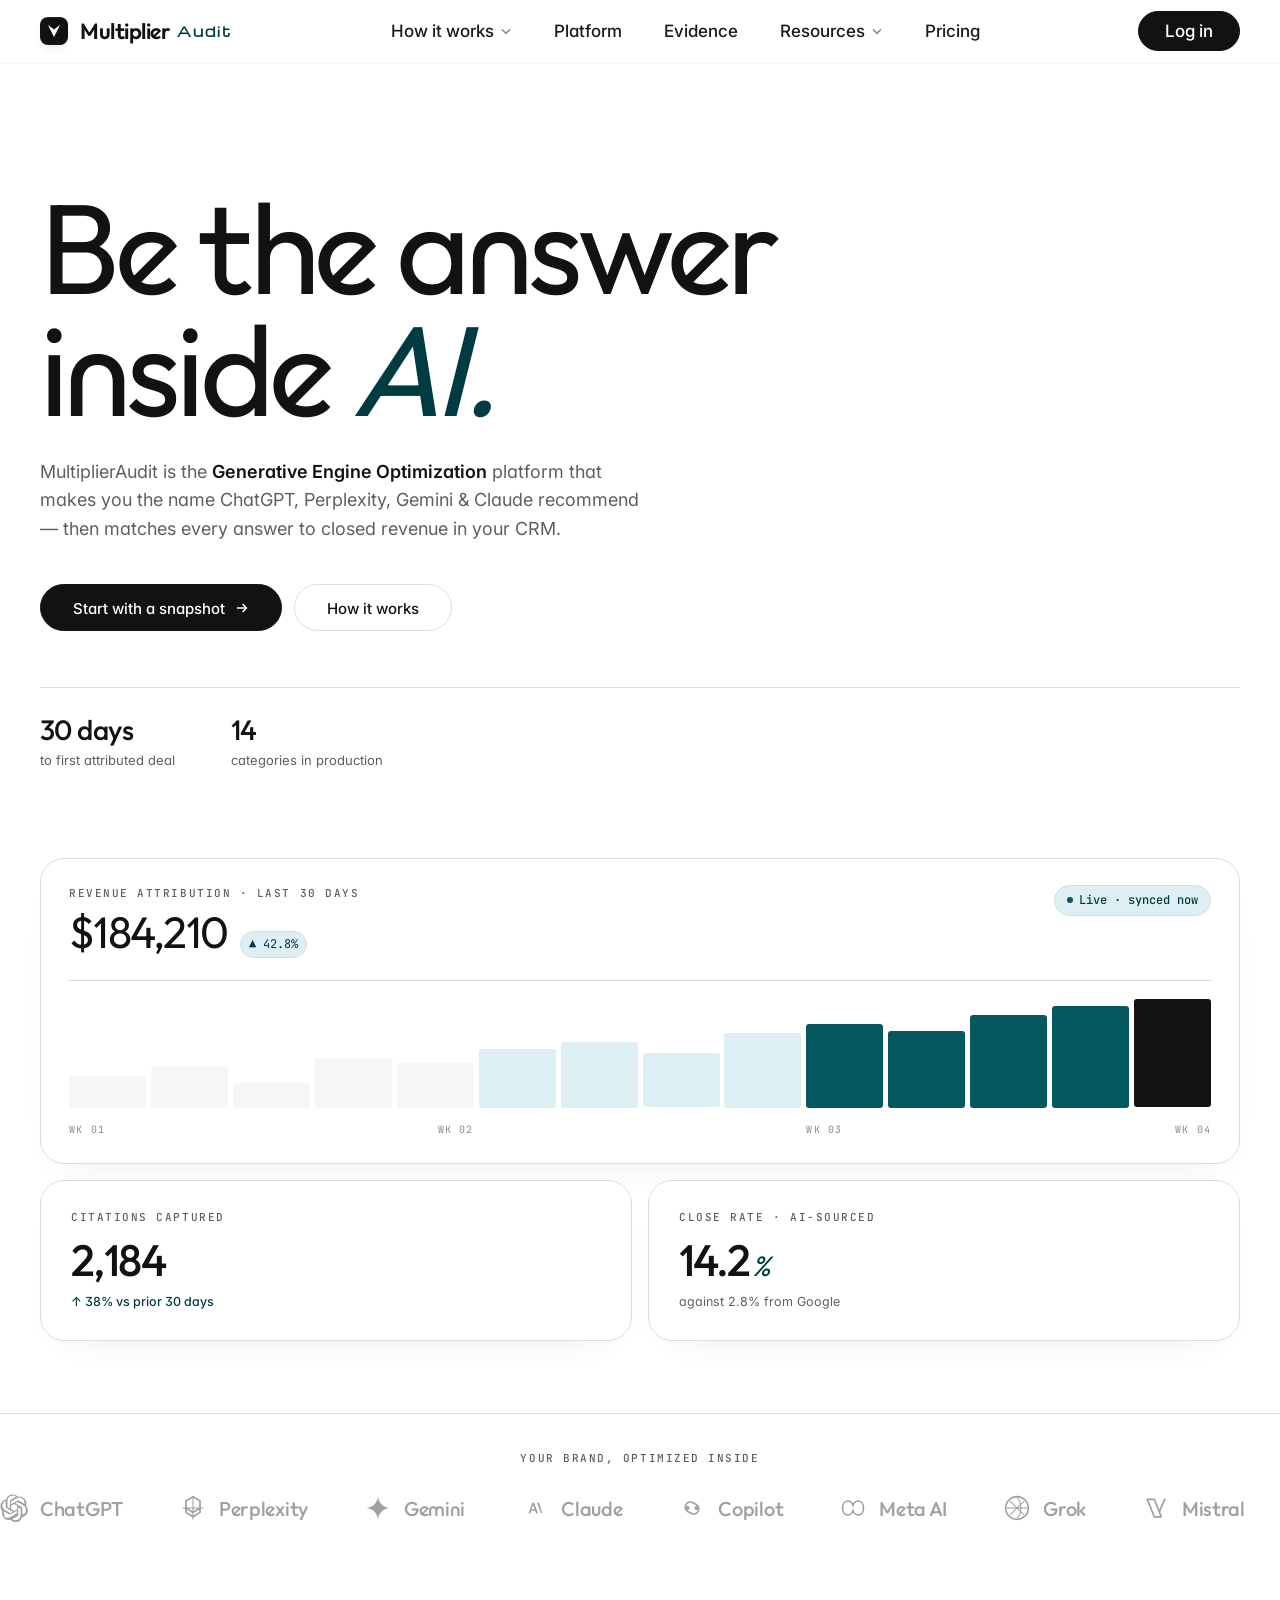
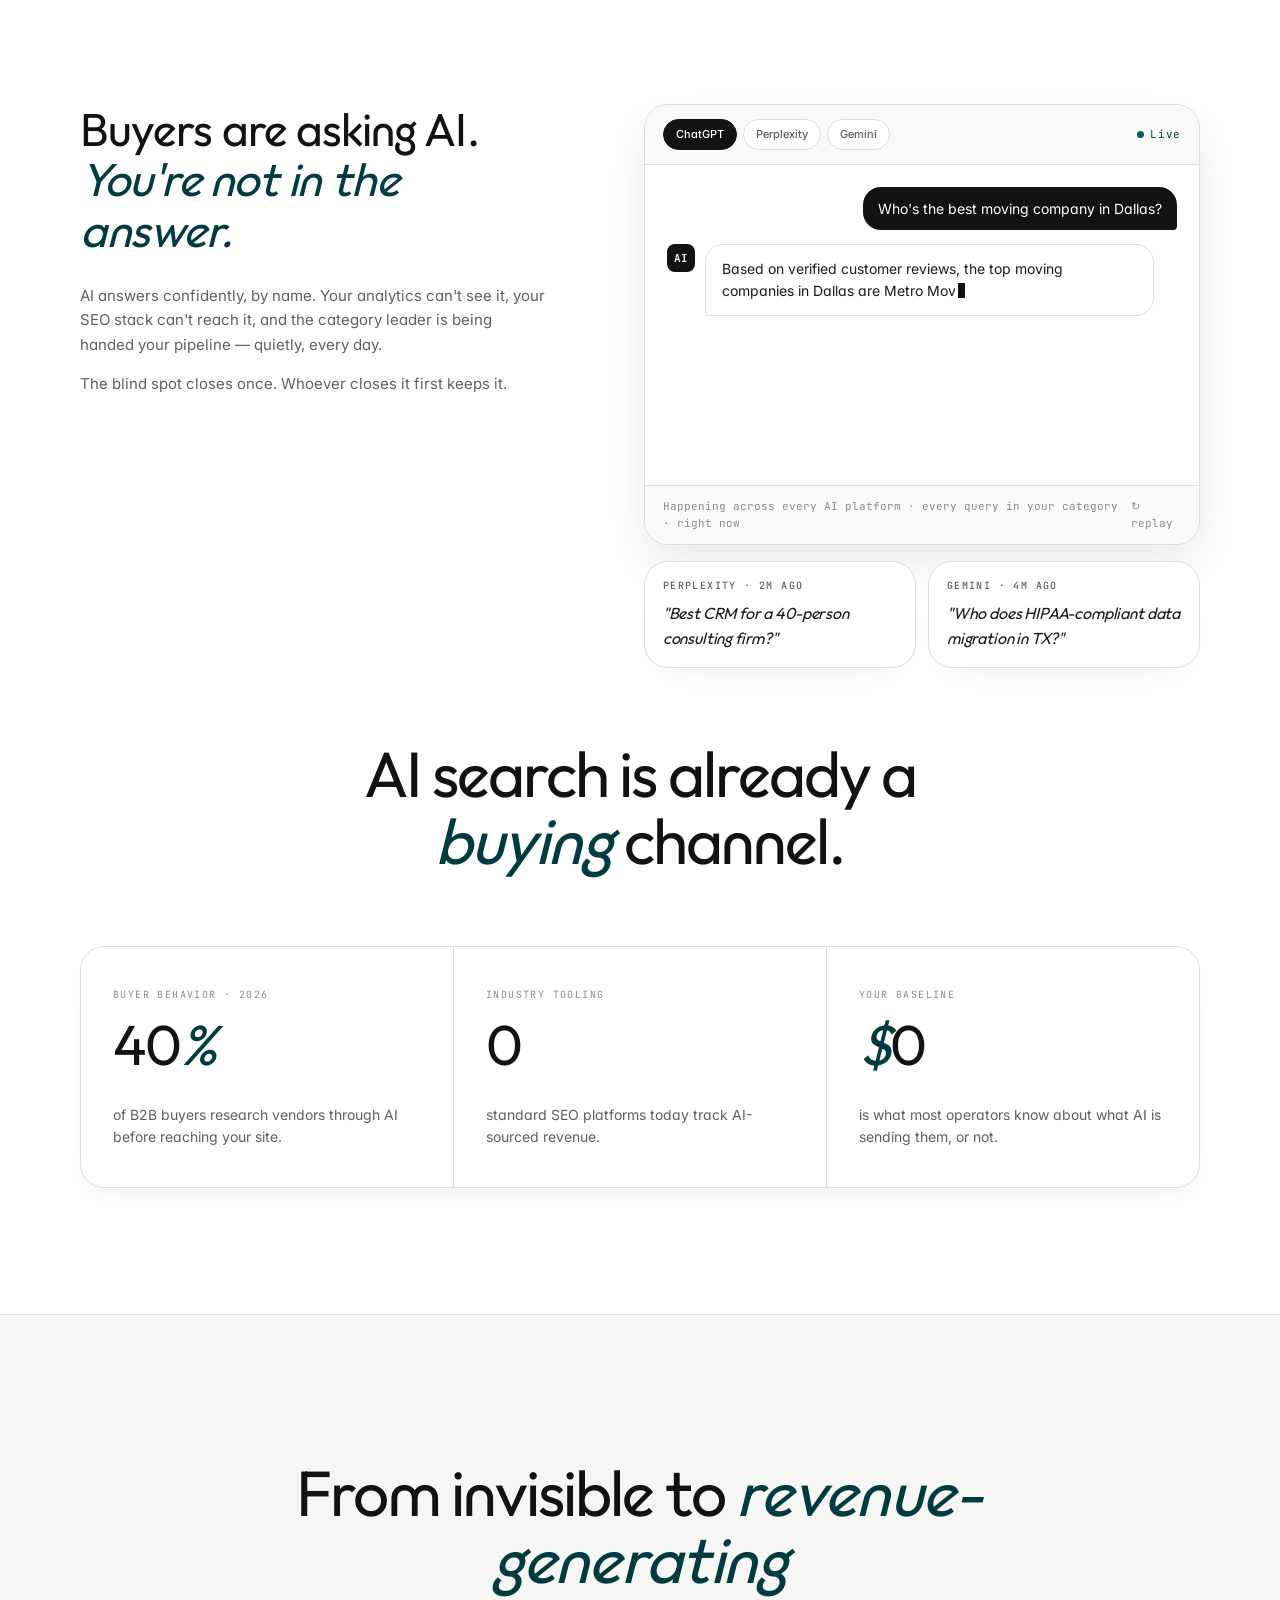
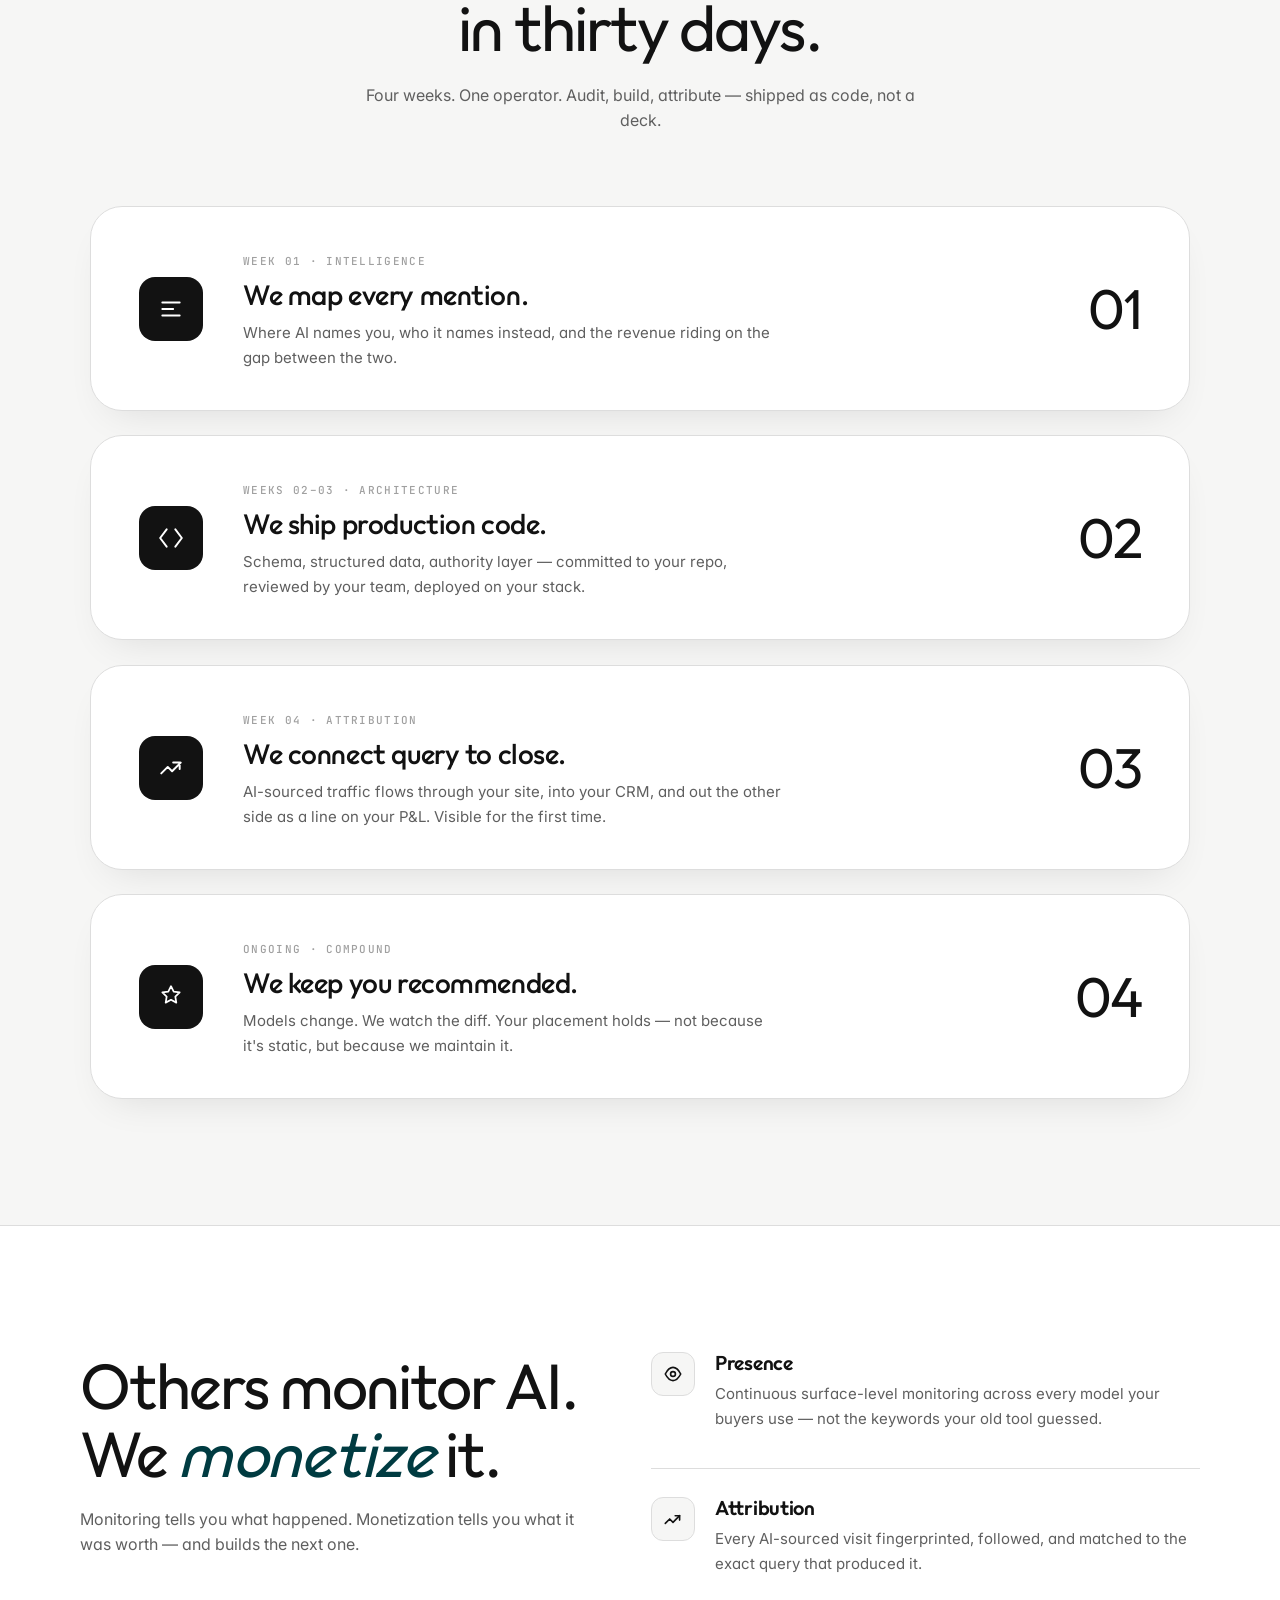
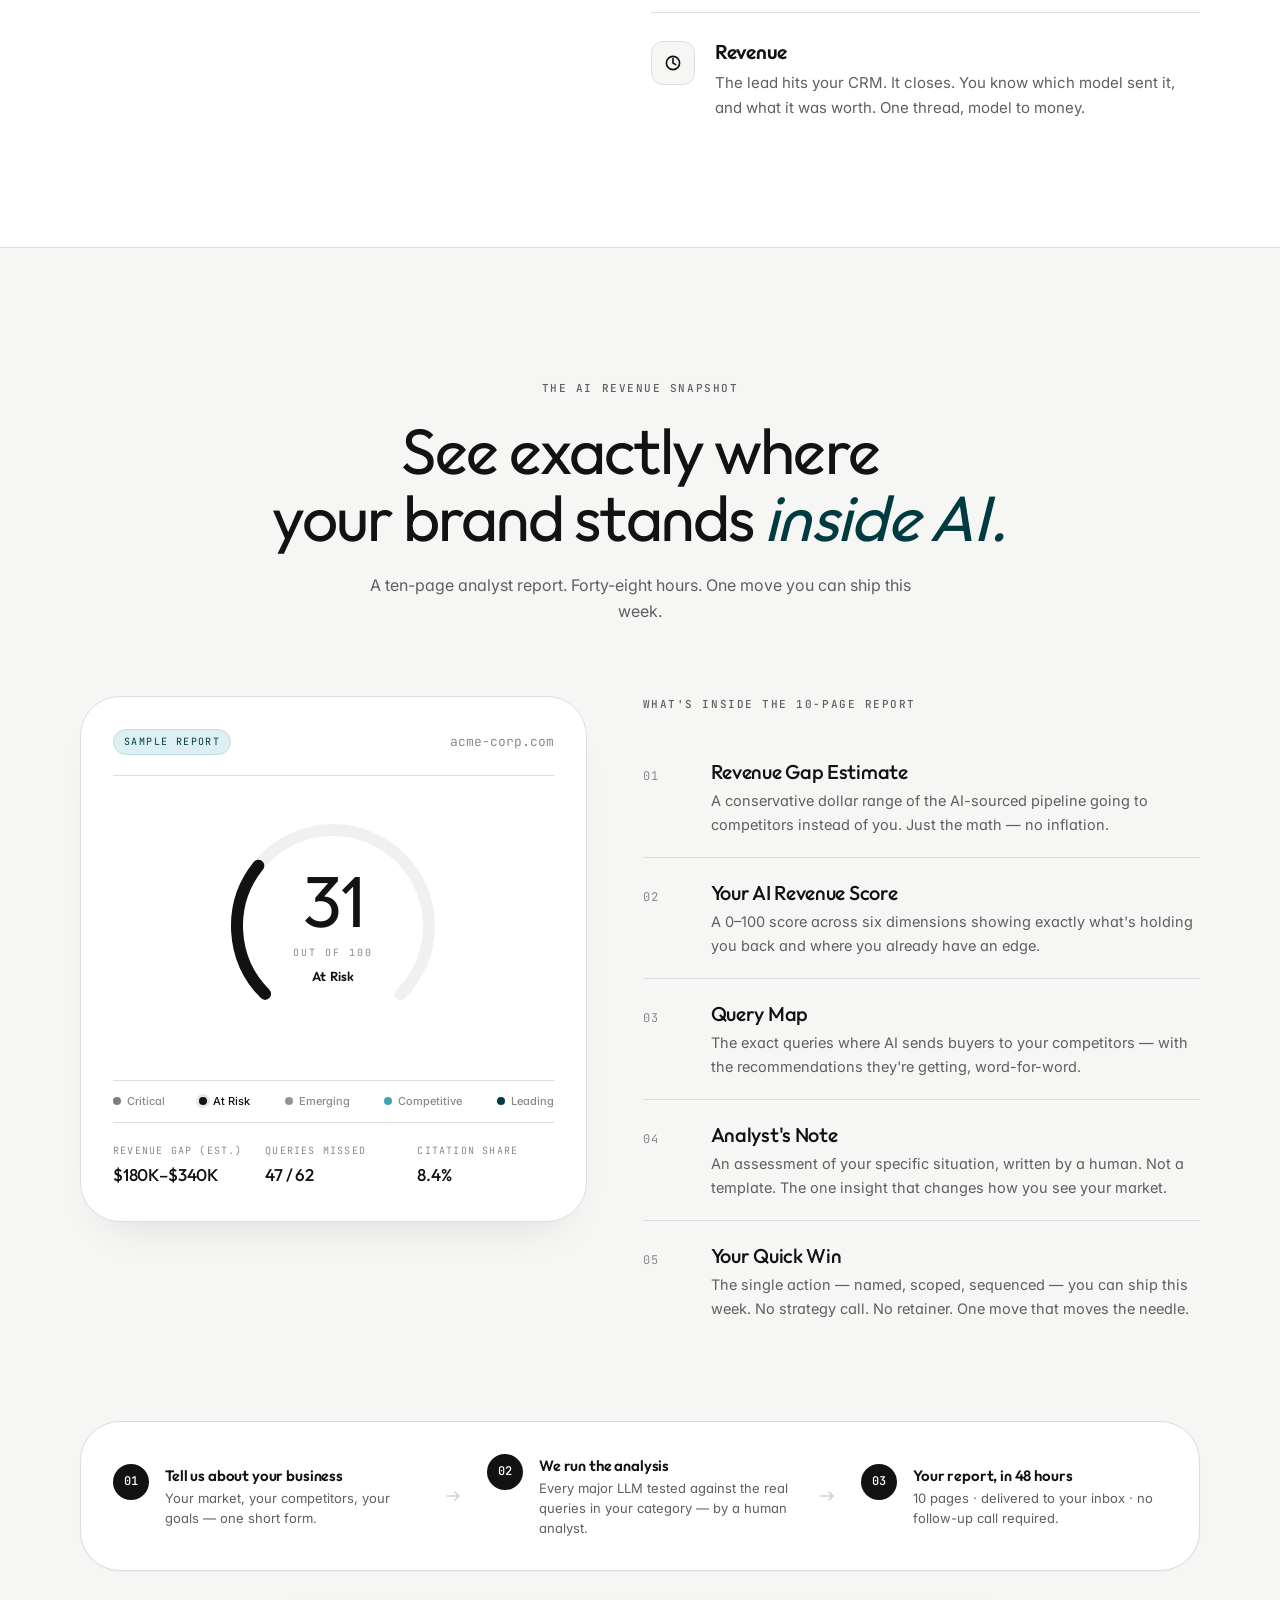
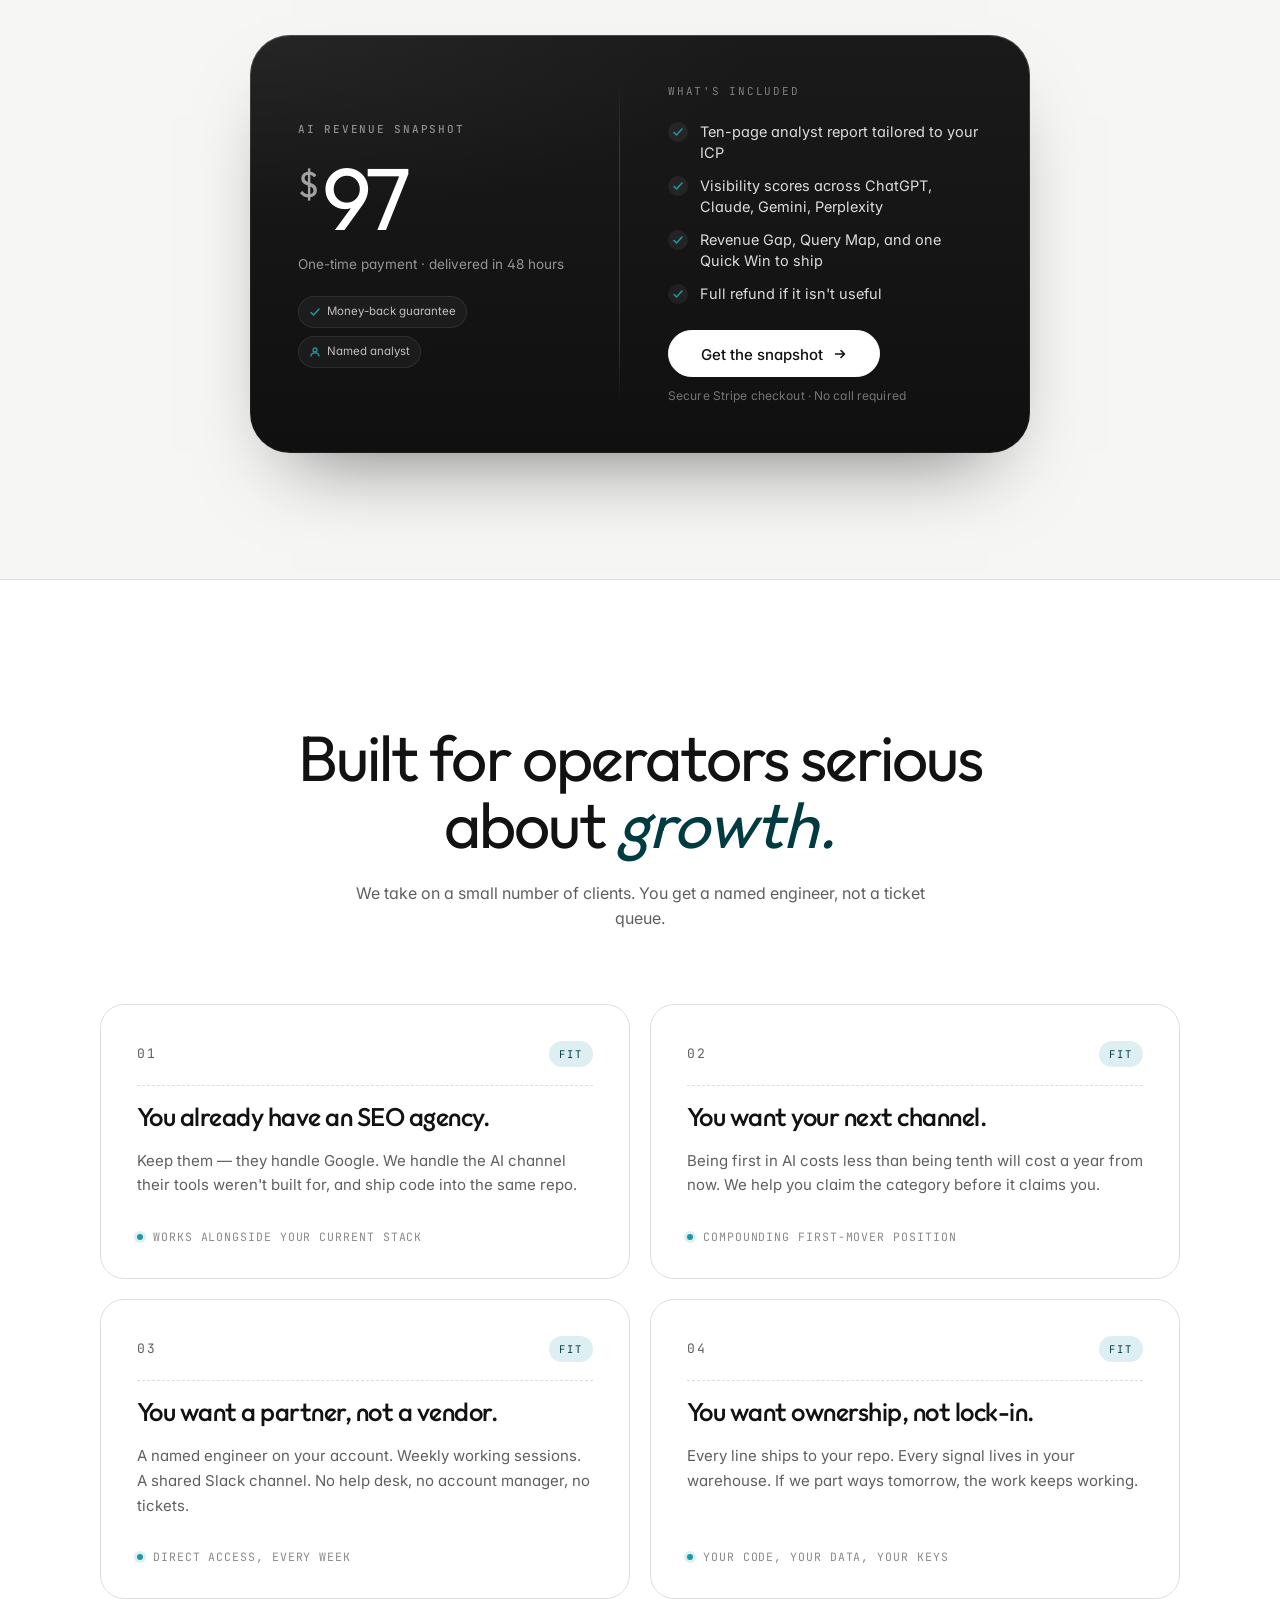
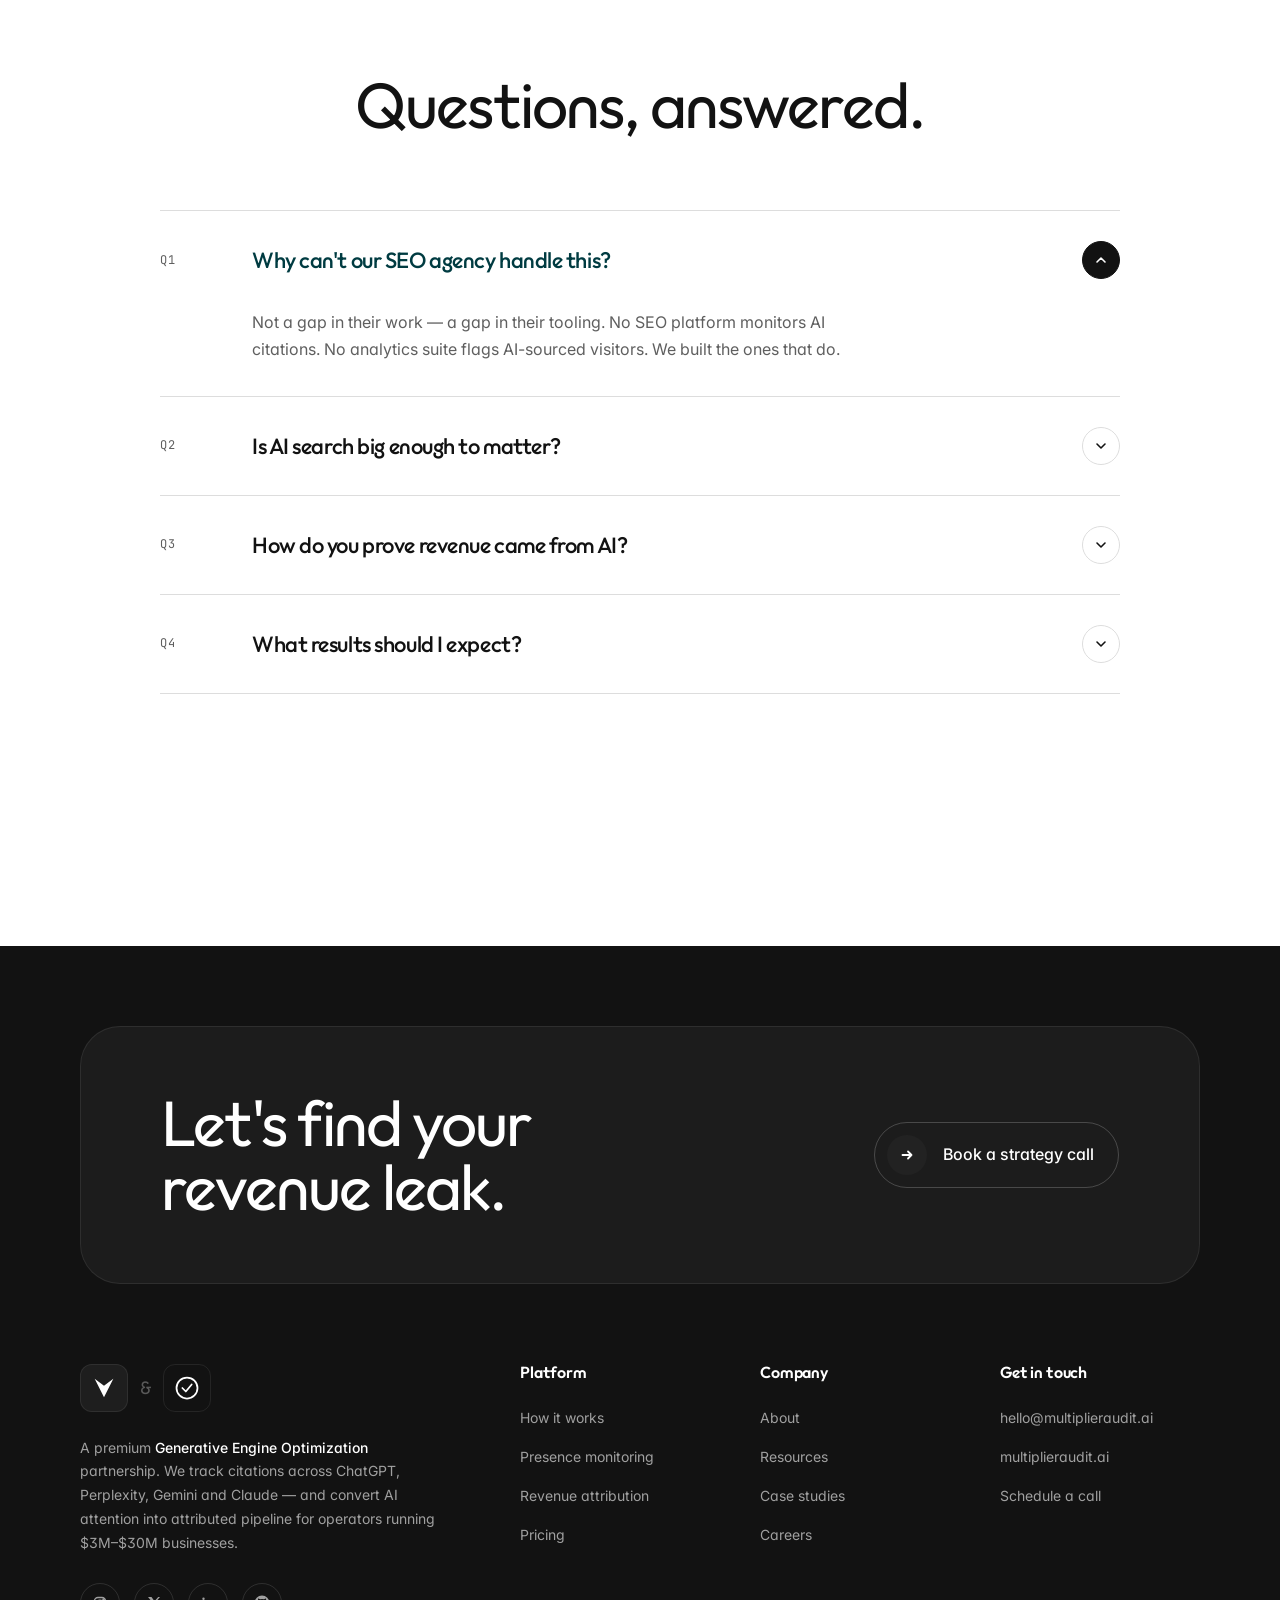
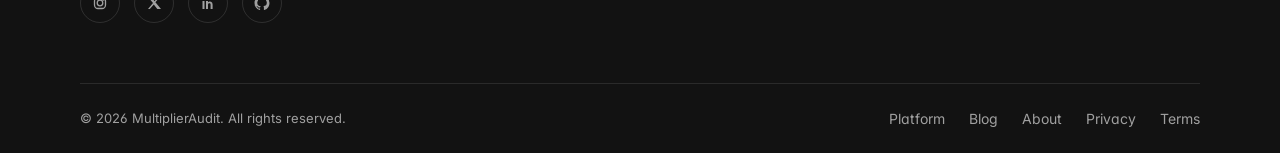
==== commit f851aa92: "update few section" ====
--- a/Vibe Engine AI - Light.html
+++ b/Vibe Engine AI - Light.html
@@ -3,18 +3,18 @@
 <head>
 <meta charset="utf-8">
 <meta name="viewport" content="width=device-width, initial-scale=1">
-<title>Vibe Engine AI — Generative Engine Optimization (GEO) & AI Search Revenue Platform</title>
-<meta name="description" content="Vibe Engine AI is the premium Generative Engine Optimization (GEO) platform that makes your brand visible — and monetizable — inside ChatGPT, Perplexity, Gemini, and Claude. Track AI citations, analyze competitors, and turn AI answers into attributed revenue.">
+<title>MultiplierAudit — Generative Engine Optimization (GEO) & AI Search Revenue Platform</title>
+<meta name="description" content="MultiplierAudit is the premium Generative Engine Optimization (GEO) platform that makes your brand visible — and monetizable — inside ChatGPT, Perplexity, Gemini, and Claude. Track AI citations, analyze competitors, and turn AI answers into attributed revenue.">
 <meta name="keywords" content="Generative Engine Optimization, GEO, Answer Engine Optimization, AEO, AI search optimization, ChatGPT SEO, Perplexity SEO, LLM visibility, AI citations, AI revenue attribution, AI brand visibility, LLM optimization">
 <meta name="robots" content="index, follow, max-snippet:-1, max-image-preview:large">
-<meta property="og:title" content="Vibe Engine AI — The premium GEO platform for AI search revenue">
+<meta property="og:title" content="MultiplierAudit — The premium GEO platform for AI search revenue">
 <meta property="og:description" content="See what AI says about your business, who it recommends instead, and convert that attention into pipeline. Built for operators running $3M–$30M businesses.">
 <meta property="og:type" content="website">
-<meta property="og:url" content="https://vibe-engine.ai/">
+<meta property="og:url" content="https://multiplieraudit.ai/">
 <meta name="twitter:card" content="summary_large_image">
-<meta name="twitter:title" content="Vibe Engine AI — Generative Engine Optimization (GEO) Platform">
+<meta name="twitter:title" content="MultiplierAudit — Generative Engine Optimization (GEO) Platform">
 <meta name="twitter:description" content="Optimize your brand inside ChatGPT, Perplexity, Gemini & Claude. Premium GEO tooling with full revenue attribution.">
-<link rel="canonical" href="https://vibe-engine.ai/">
+<link rel="canonical" href="https://multiplieraudit.ai/">
 <link rel="stylesheet" href="styles.css">
 <link rel="preconnect" href="https://fonts.googleapis.com">
 <link rel="preconnect" href="https://fonts.gstatic.com" crossorigin>
@@ -24,7 +24,7 @@
 {
   "@context": "https://schema.org",
   "@type": "SoftwareApplication",
-  "name": "Vibe Engine AI",
+  "name": "MultiplierAudit",
   "description": "Premium Generative Engine Optimization (GEO) and AI search revenue attribution platform for ChatGPT, Perplexity, Gemini, and Claude.",
   "applicationCategory": "BusinessApplication",
   "operatingSystem": "Web",
@@ -38,11 +38,11 @@
 <!-- ============ NAV ============ -->
 <header class="nav" id="nav">
   <div class="nav-inner">
-    <a class="brand" href="#" aria-label="Vibe Engine AI home">
+    <a class="brand" href="#" aria-label="MultiplierAudit home">
       <span class="brand-mark" aria-hidden="true">
         <svg viewBox="0 0 24 24" fill="none" width="18" height="18"><path d="M4 4l8 16 8-16-8 6z" fill="currentColor"/></svg>
       </span>
-      <span class="brand-wordmark">Vibe Engine<span class="brand-suffix">AI</span></span>
+      <span class="brand-wordmark">Multiplier<span class="brand-suffix">Audit</span></span>
     </a>
     <nav class="nav-links" aria-label="Primary">
       <a class="nav-link" href="#how">How it works <svg width="10" height="10" viewBox="0 0 10 10" fill="none"><path d="M2 4l3 3 3-3" stroke="currentColor" stroke-width="1.3" stroke-linecap="round" stroke-linejoin="round"/></svg></a>
@@ -64,13 +64,13 @@
     <div class="hero-grid">
       <div>
         <h1 class="display h-xxl reveal">
-          The revenue channel<br>
-          you <em>can't</em> see.
+          Be the answer<br>
+          inside <em>AI.</em>
         </h1>
 
         <p class="lead reveal">
-          Vibe Engine is the <strong>Generative Engine Optimization</strong> platform that turns AI answers
-          into attributed pipeline — for operators who'd rather be recommended than optimized.
+          MultiplierAudit is the <strong>Generative Engine Optimization</strong> platform that makes you
+          the name ChatGPT, Perplexity, Gemini &amp; Claude recommend — then matches every answer to closed revenue in your CRM.
         </p>
 
         <div class="hero-ctas reveal">
@@ -275,6 +275,35 @@
   </div>
 </section>
 
+<!-- ============ STATS ============ -->
+<section class="section" id="stats">
+  <div class="container">
+    <div class="section-head reveal center">
+      <h2 class="display h-xl">
+        AI search is already a<br><em class="serif-it">buying</em> channel.
+      </h2>
+    </div>
+
+    <div class="stats-grid reveal">
+      <div class="stat">
+        <div class="caption">Buyer behavior · 2026</div>
+        <div class="value">40<em>%</em></div>
+        <div class="label">of B2B buyers research vendors through AI before reaching your site.</div>
+      </div>
+      <div class="stat">
+        <div class="caption">Industry tooling</div>
+        <div class="value">0</div>
+        <div class="label">standard SEO platforms today track AI-sourced revenue.</div>
+      </div>
+      <div class="stat">
+        <div class="caption">Your baseline</div>
+        <div class="value"><em>$</em>0</div>
+        <div class="label">is what most operators know about what AI is sending them, or not.</div>
+      </div>
+    </div>
+  </div>
+</section>
+
 <!-- ============ 30 DAYS · SCROLL STACK ============ -->
 <section class="section section-alt experience" id="how">
   <div class="container">
@@ -395,35 +424,6 @@
   </div>
 </section>
 
-<!-- ============ STATS ============ -->
-<section class="section section-alt" id="stats">
-  <div class="container">
-    <div class="section-head reveal center">
-      <h2 class="display h-xl">
-        AI search is already a<br><em class="serif-it">buying</em> channel.
-      </h2>
-    </div>
-
-    <div class="stats-grid reveal">
-      <div class="stat">
-        <div class="caption">Buyer behavior · 2026</div>
-        <div class="value">40<em>%</em></div>
-        <div class="label">of B2B buyers research vendors through AI before reaching your site.</div>
-      </div>
-      <div class="stat">
-        <div class="caption">Industry tooling</div>
-        <div class="value">0</div>
-        <div class="label">standard SEO platforms today track AI-sourced revenue.</div>
-      </div>
-      <div class="stat">
-        <div class="caption">Your baseline</div>
-        <div class="value"><em>$</em>0</div>
-        <div class="label">is what most operators know about what AI is sending them, or not.</div>
-      </div>
-    </div>
-  </div>
-</section>
-
 <!-- ============ SNAPSHOT — dedicated conversion section ============ -->
 <section class="section snapshot" id="snapshot">
   <div class="container">
@@ -460,11 +460,11 @@
           </div>
 
           <div class="score-bands">
-            <span class="band"><i style="background:#ef4444"></i>Critical</span>
-            <span class="band active"><i style="background:#f97316"></i>At Risk</span>
-            <span class="band"><i style="background:#eab308"></i>Emerging</span>
-            <span class="band"><i style="background:#84cc16"></i>Competitive</span>
-            <span class="band"><i style="background:#22c55e"></i>Leading</span>
+            <span class="band tier-1"><i></i>Critical</span>
+            <span class="band tier-2 active"><i></i>At Risk</span>
+            <span class="band tier-3"><i></i>Emerging</span>
+            <span class="band tier-4"><i></i>Competitive</span>
+            <span class="band tier-5"><i></i>Leading</span>
           </div>
 
           <div class="snap-stats">
@@ -787,8 +787,8 @@
       <div class="footer-col">
         <h4>Get in touch</h4>
         <ul class="footer-links">
-          <li><a href="mailto:hello@vibe-engine.ai">hello@vibe-engine.ai</a></li>
-          <li><a href="https://vibe-engine.ai" target="_blank" rel="noopener">vibe-engine.ai</a></li>
+          <li><a href="mailto:hello@multiplieraudit.ai">hello@multiplieraudit.ai</a></li>
+          <li><a href="https://multiplieraudit.ai" target="_blank" rel="noopener">multiplieraudit.ai</a></li>
           <li><a href="#snapshot">Schedule a call</a></li>
         </ul>
       </div>
@@ -796,7 +796,7 @@
 
     <!-- Bottom bar -->
     <div class="footer-bottom">
-      <span class="footer-copyright">&copy; 2026 Vibe Engine AI. All rights reserved.</span>
+      <span class="footer-copyright">&copy; 2026 MultiplierAudit. All rights reserved.</span>
       <div class="footer-bottom-links">
         <a href="#monetize">Platform</a>
         <a href="#">Blog</a>
--- a/styles.css
+++ b/styles.css
@@ -1,4 +1,4 @@
-/* ========== Vibe Engine AI — Premium White Theme ==========
+/* ========== MultiplierAudit — Premium White Theme ==========
    Inspired by Chatterify × OD Solution (Outfit + Inter typography,
    pill buttons, 24px card radii, rich hover/scroll animations,
    premium DACH-agency visual polish on a pure white paper). */
@@ -664,6 +664,9 @@
 }
 /* Only draw a seam where paper tone changes — not between every section */
 .section-alt { background: var(--bg-alt); border-top: 1px solid var(--border); border-bottom: 1px solid var(--border); }
+/* Collapse the gap between two same-tone sections so the problem + evidence flow reads as one block */
+.section:not(.section-alt):not(.snapshot) + .section:not(.section-alt):not(.snapshot) { padding-top: 0; }
+.section:not(.section-alt):not(.snapshot):has(+ .section:not(.section-alt):not(.snapshot)) { padding-bottom: clamp(40px, 6vh, 72px); }
 .section-head { margin-bottom: 72px; }
 .section-head.center .badge { margin-bottom: 4px; }
 .section-head.center h2 { margin: 18px auto 0; max-width: 22ch; }
@@ -755,7 +758,7 @@
   stroke-dasharray: calc(2 * 3.14159 * 96 * 0.75) calc(2 * 3.14159 * 96);
 }
 .score-ring .ring-fill {
-  fill: none; stroke: #f97316;
+  fill: none; stroke: var(--ink);
   stroke-width: 12; stroke-linecap: round;
   stroke-dasharray: calc(2 * 3.14159 * 96);
   stroke-dashoffset: calc(2 * 3.14159 * 96);
@@ -787,7 +790,7 @@
 .score-band {
   font-family: var(--font-heading);
   font-size: 13px; font-weight: 600;
-  color: #f97316;
+  color: var(--ink);
   margin-top: 2px;
   letter-spacing: 0.02em;
 }
@@ -809,10 +812,16 @@
 .score-bands .band i {
   width: 8px; height: 8px; border-radius: 50%;
   display: inline-block;
-  opacity: 0.45;
-}
+  opacity: 0.55;
+  background: var(--ink);
+}
+.score-bands .band.tier-1 i { background: var(--ink); }
+.score-bands .band.tier-2 i { background: var(--ink); opacity: 0.75; }
+.score-bands .band.tier-3 i { background: var(--ink); opacity: 0.45; }
+.score-bands .band.tier-4 i { background: var(--accent-glow); opacity: 0.85; }
+.score-bands .band.tier-5 i { background: var(--accent-ink); opacity: 1; }
 .score-bands .band.active { color: var(--text-primary); }
-.score-bands .band.active i { opacity: 1; box-shadow: 0 0 0 3px rgba(249,115,22,0.18); }
+.score-bands .band.active i { opacity: 1; box-shadow: 0 0 0 3px rgba(17,17,17,0.1); }
 
 .snap-stats {
   display: grid; grid-template-columns: repeat(3, 1fr); gap: 16px;
